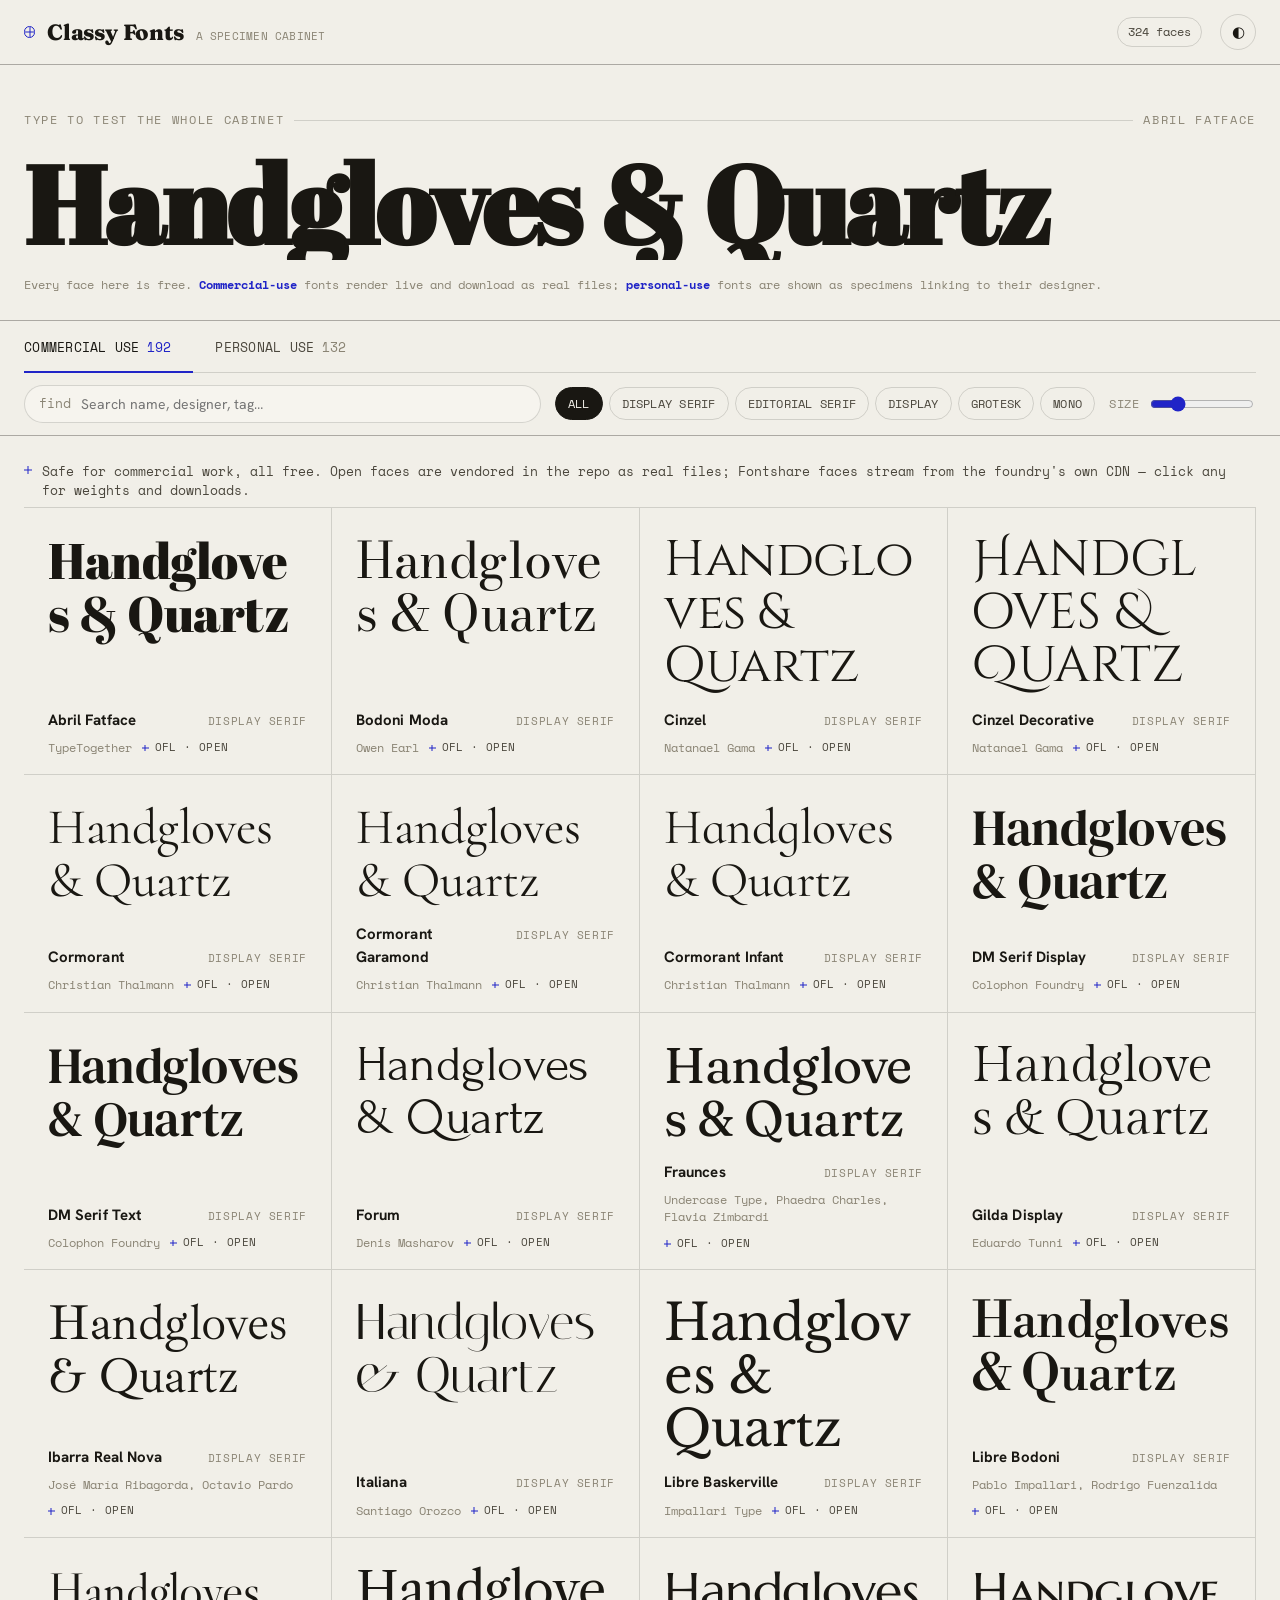
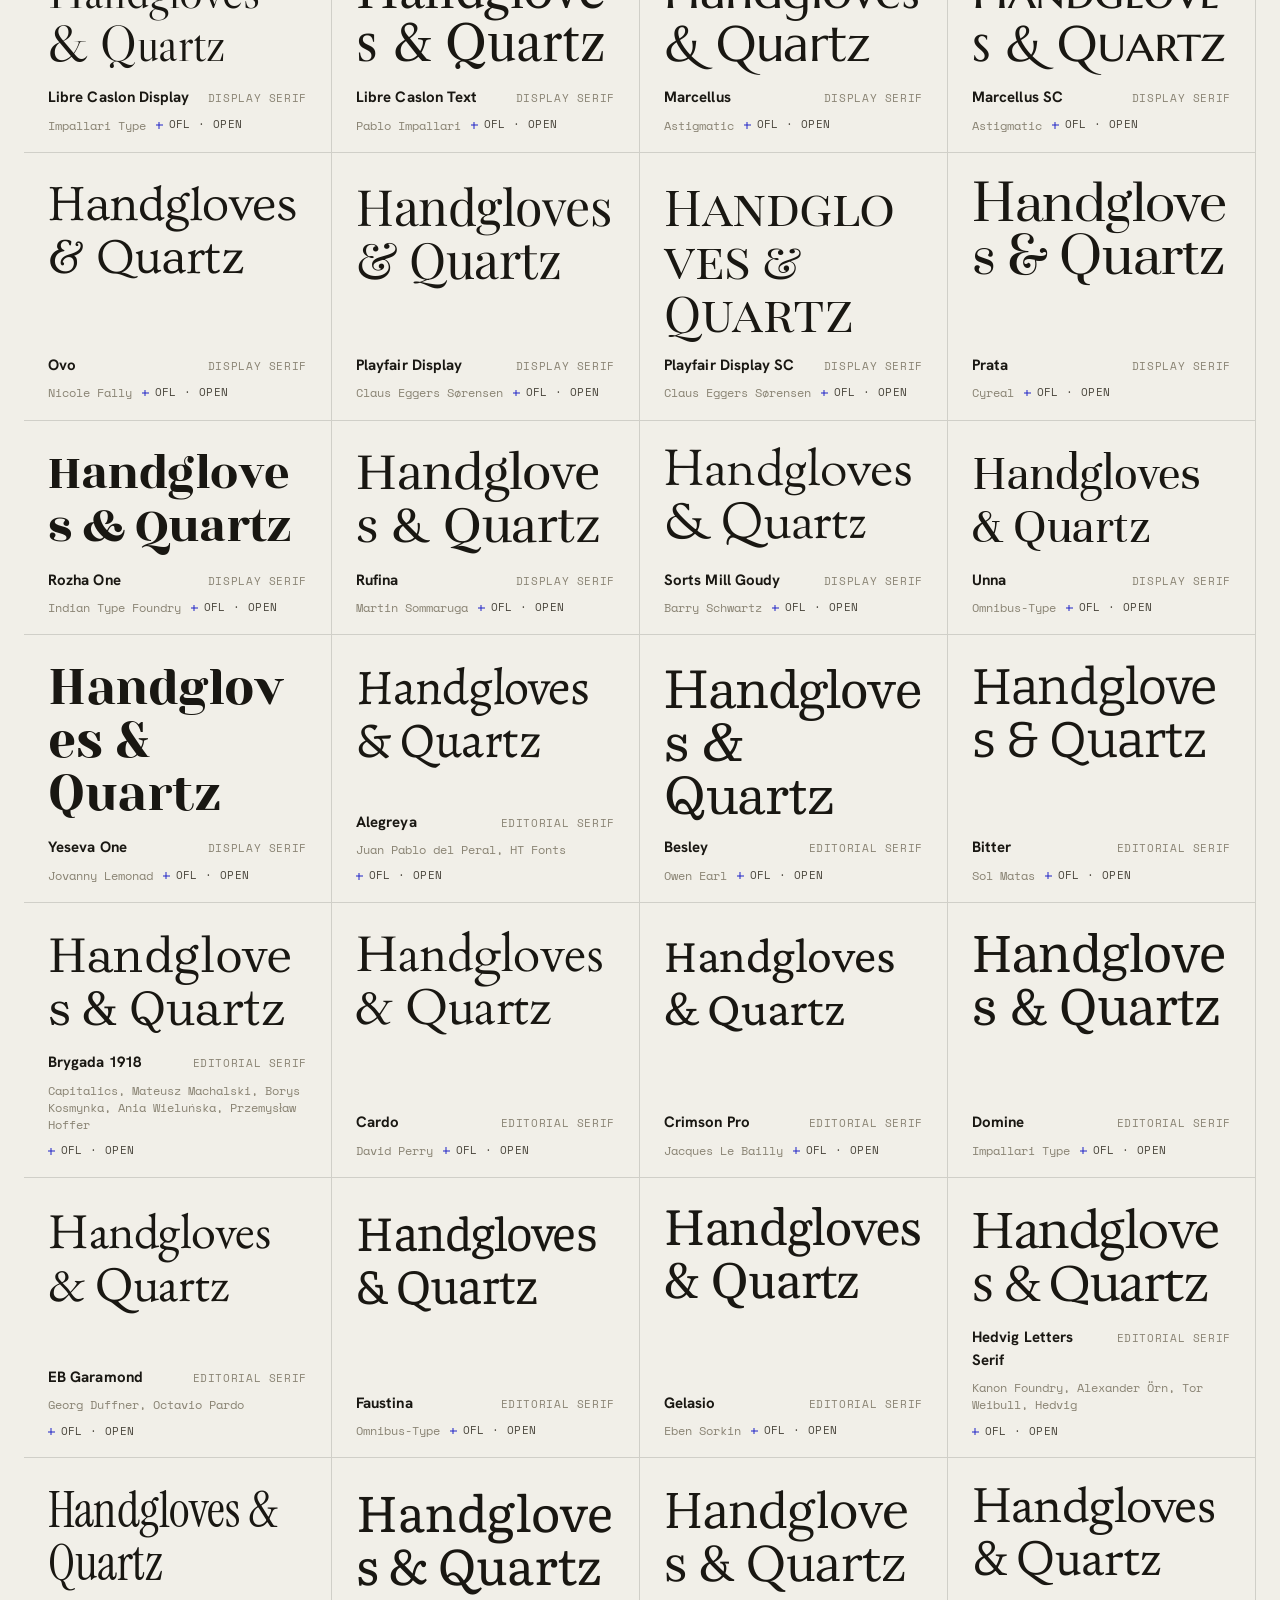
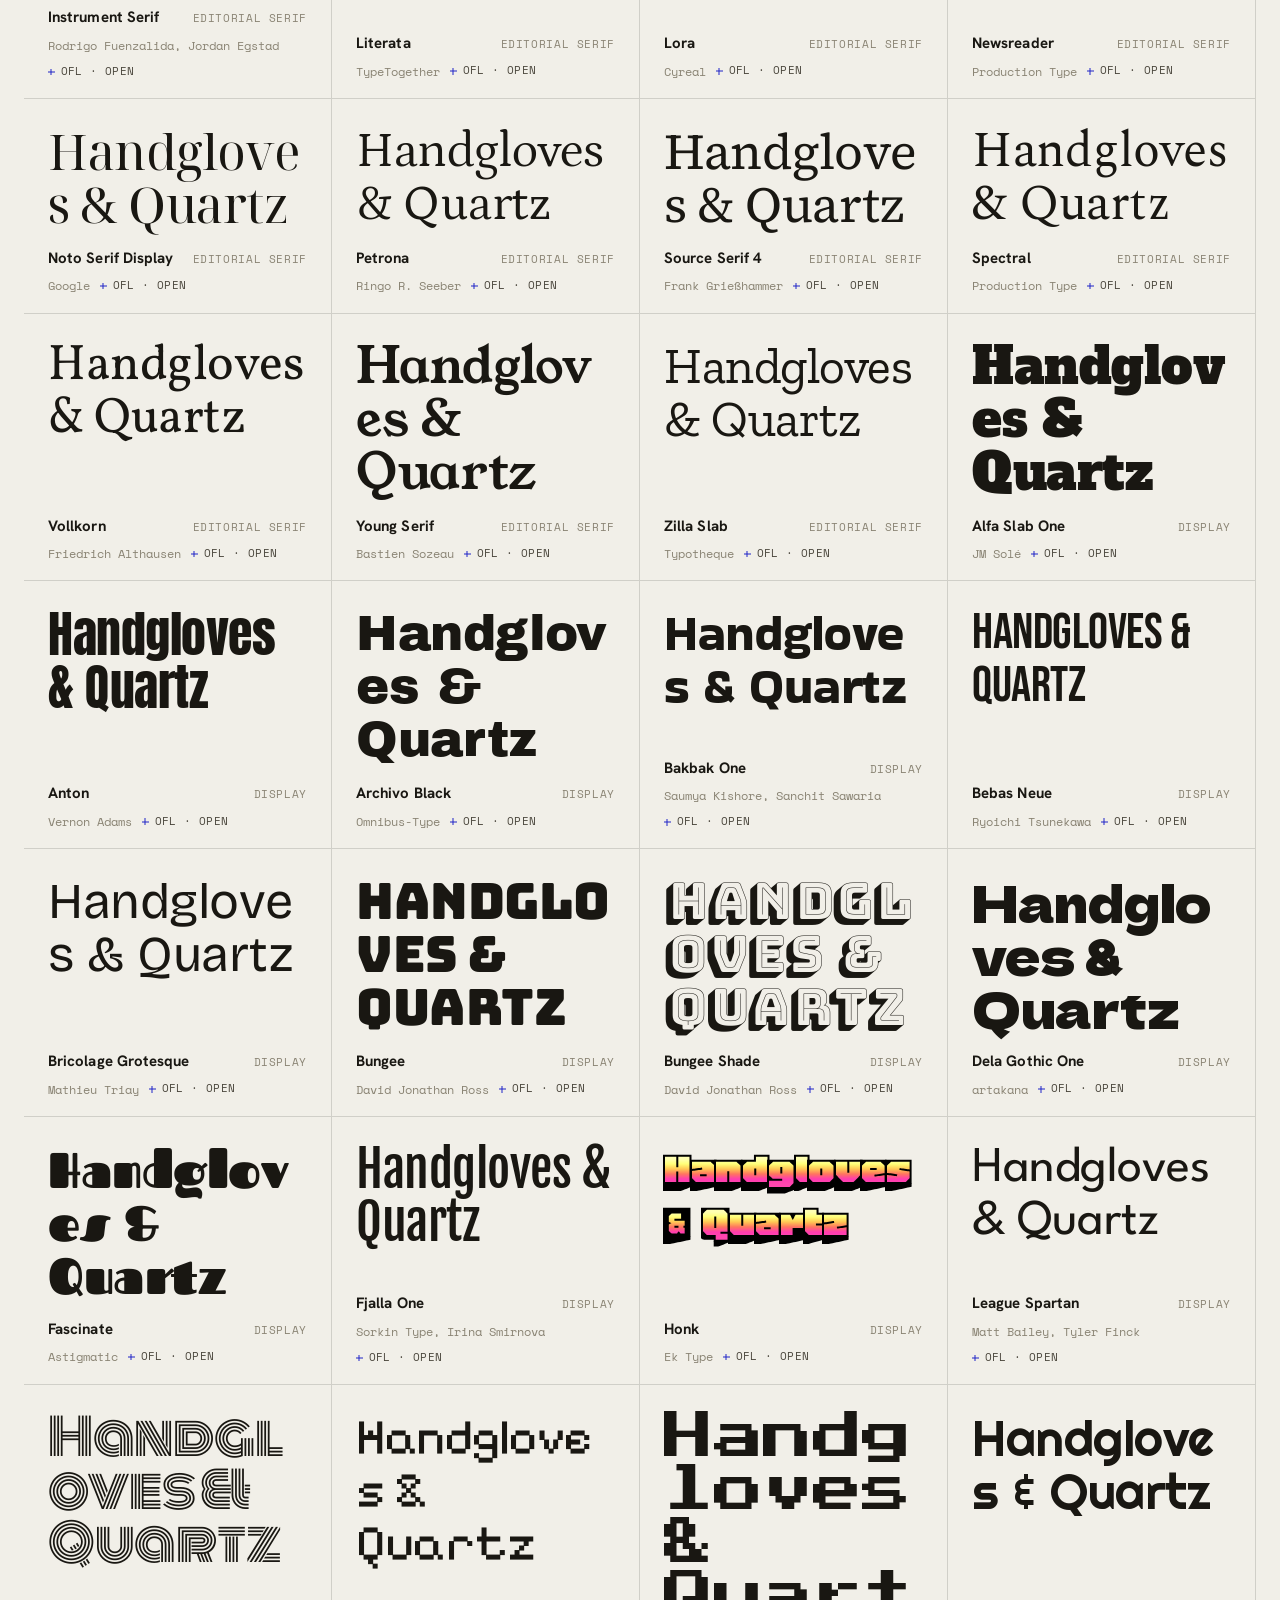
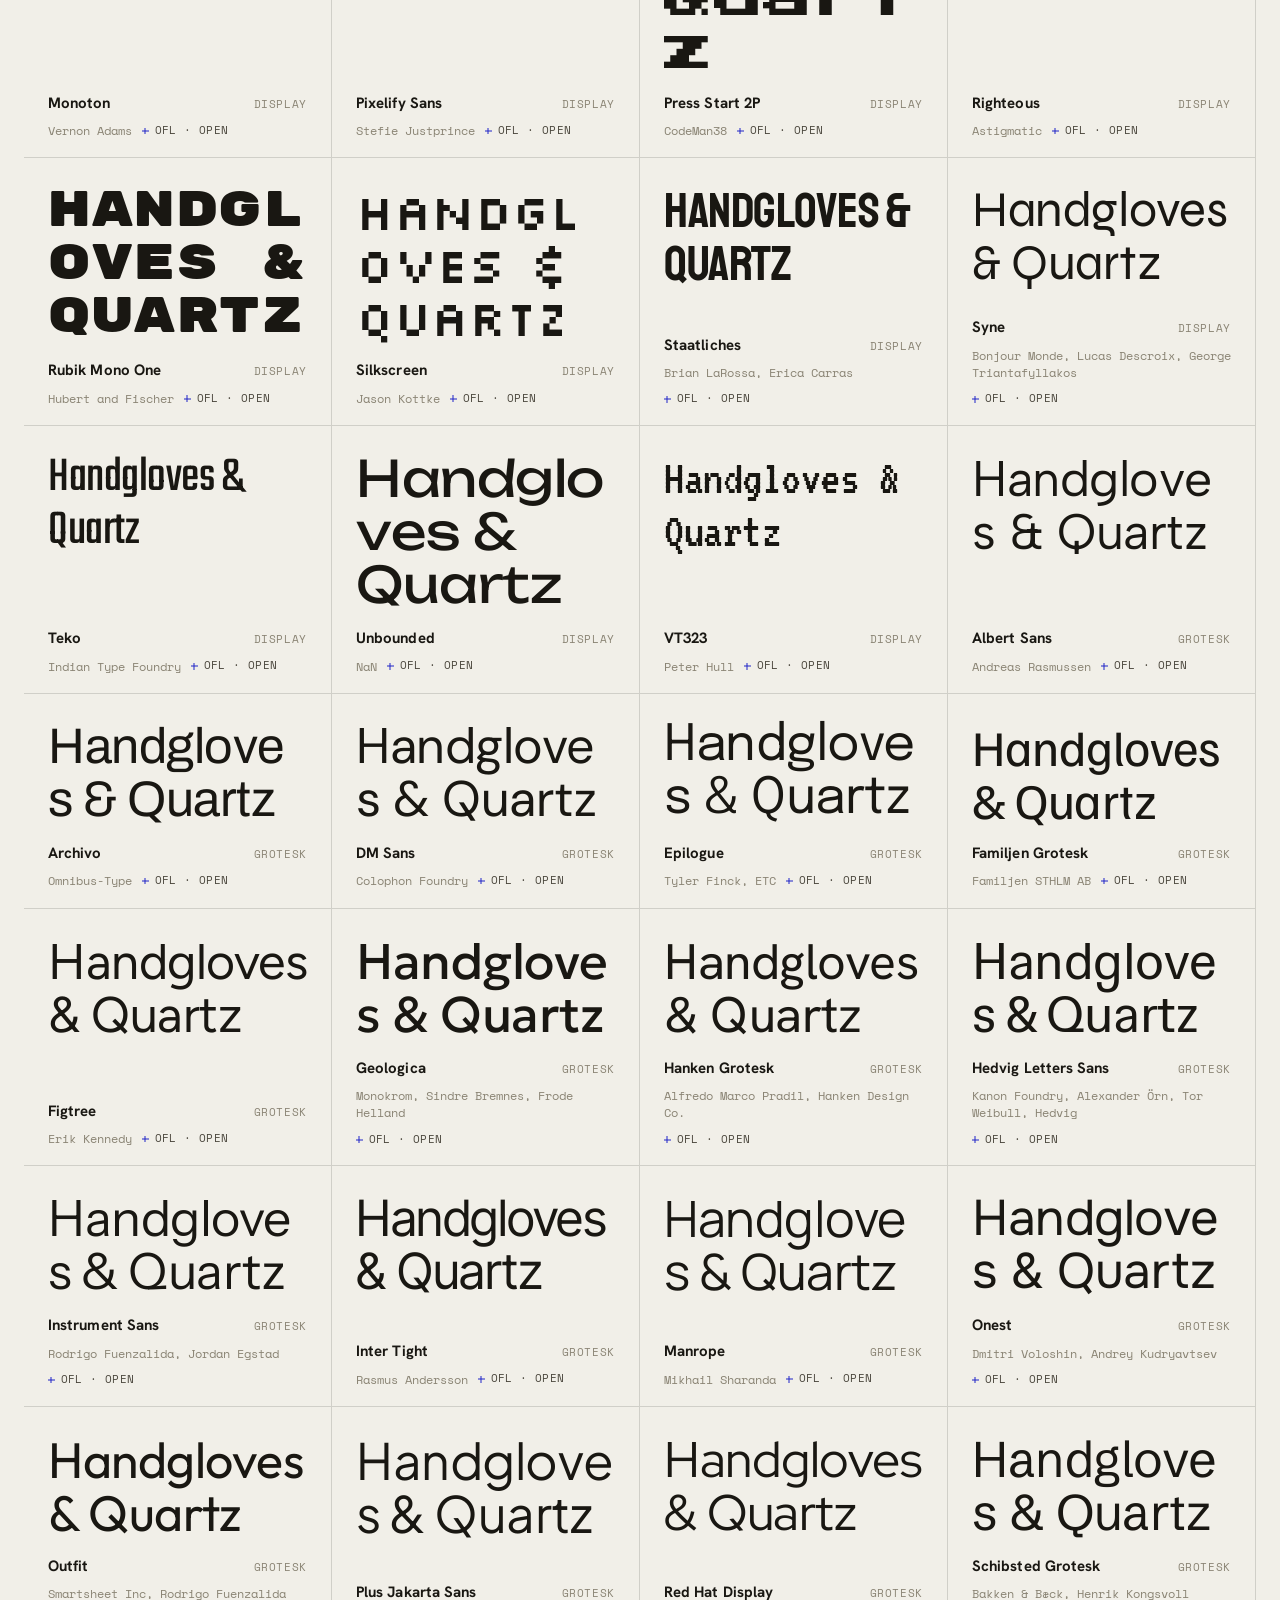
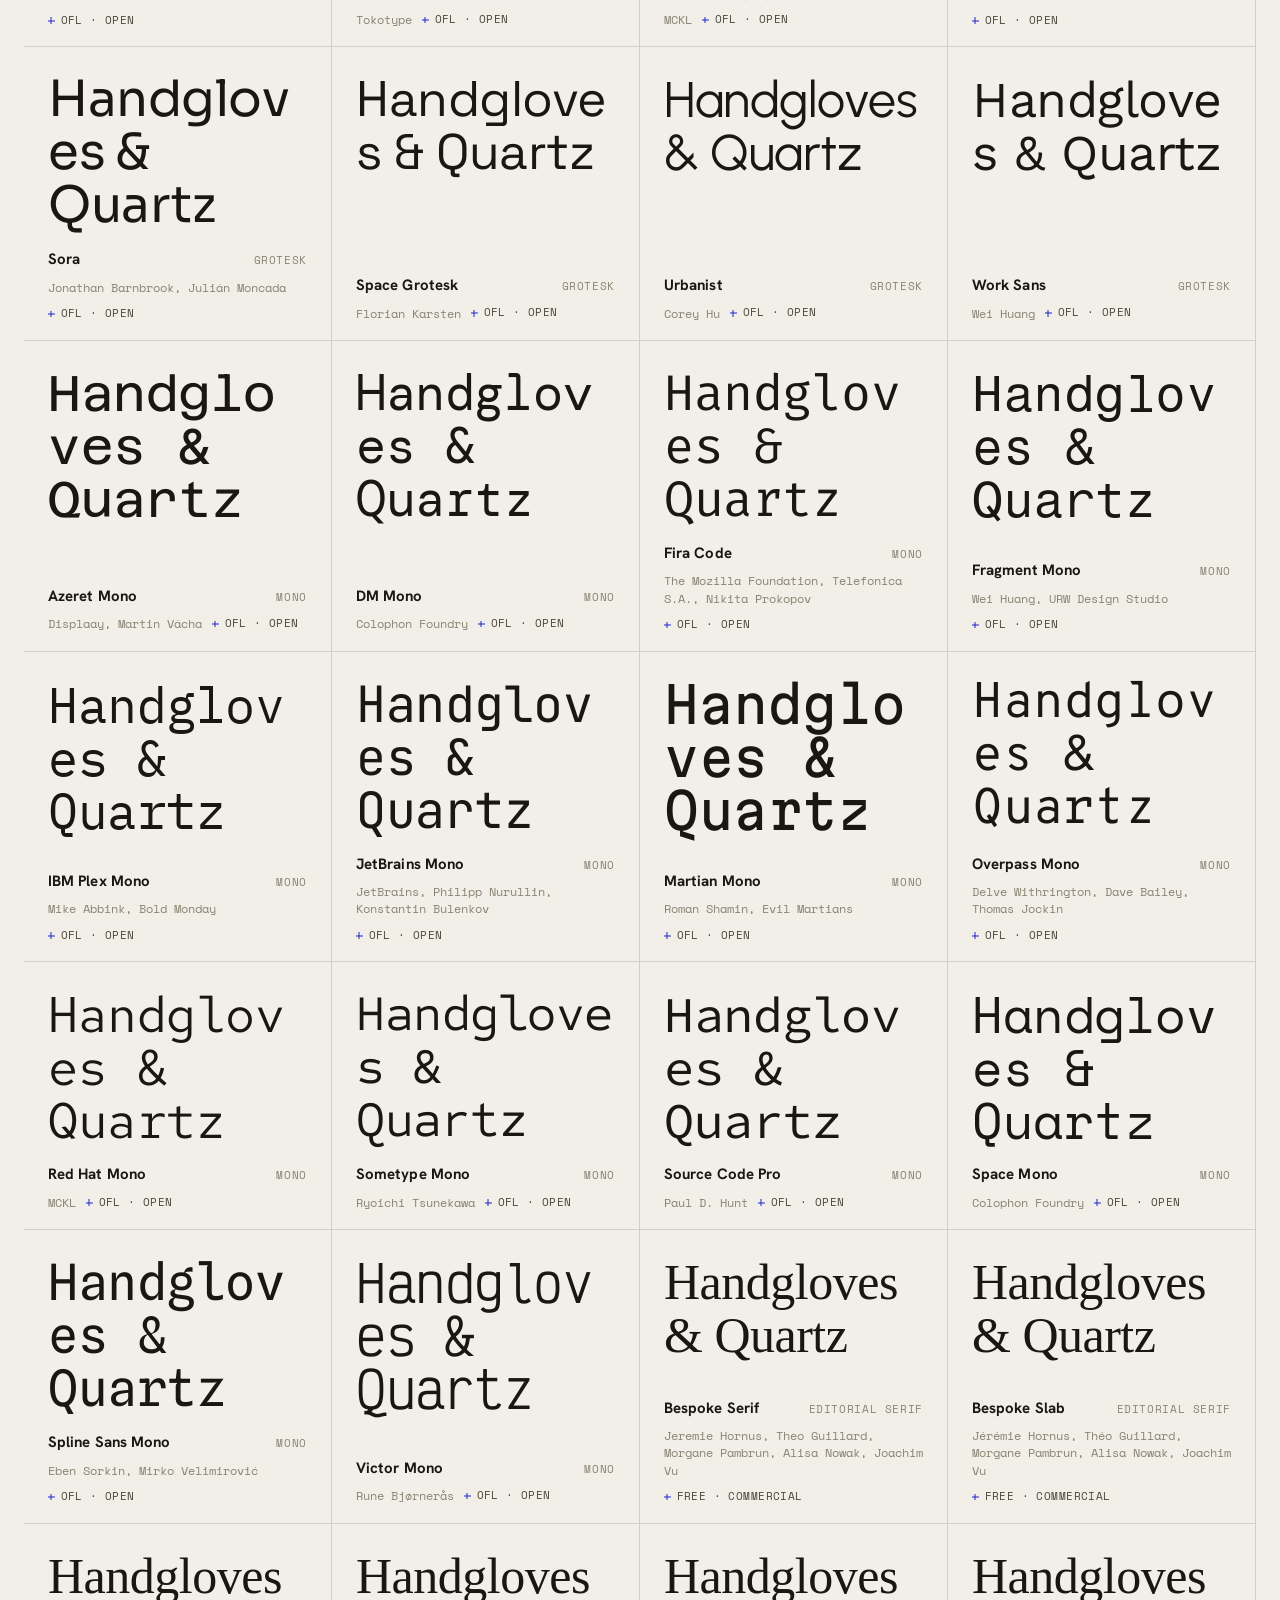
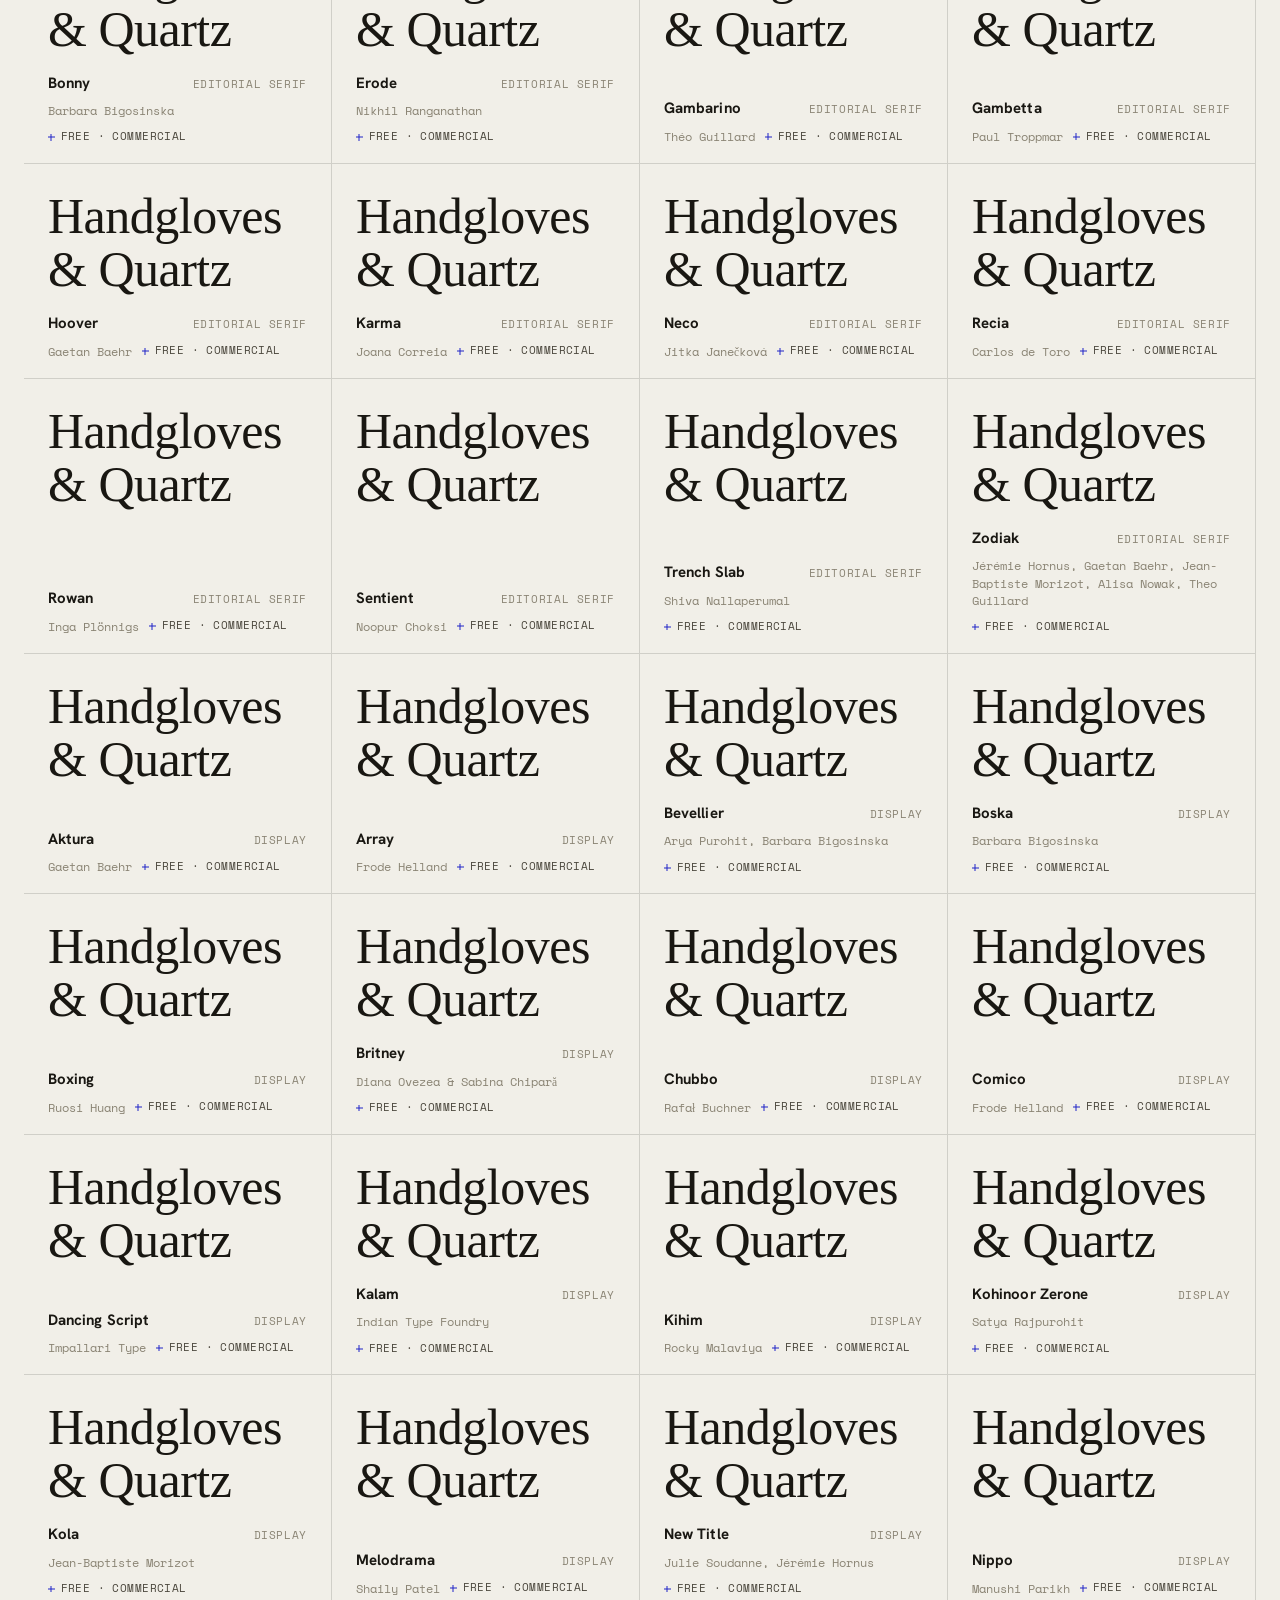
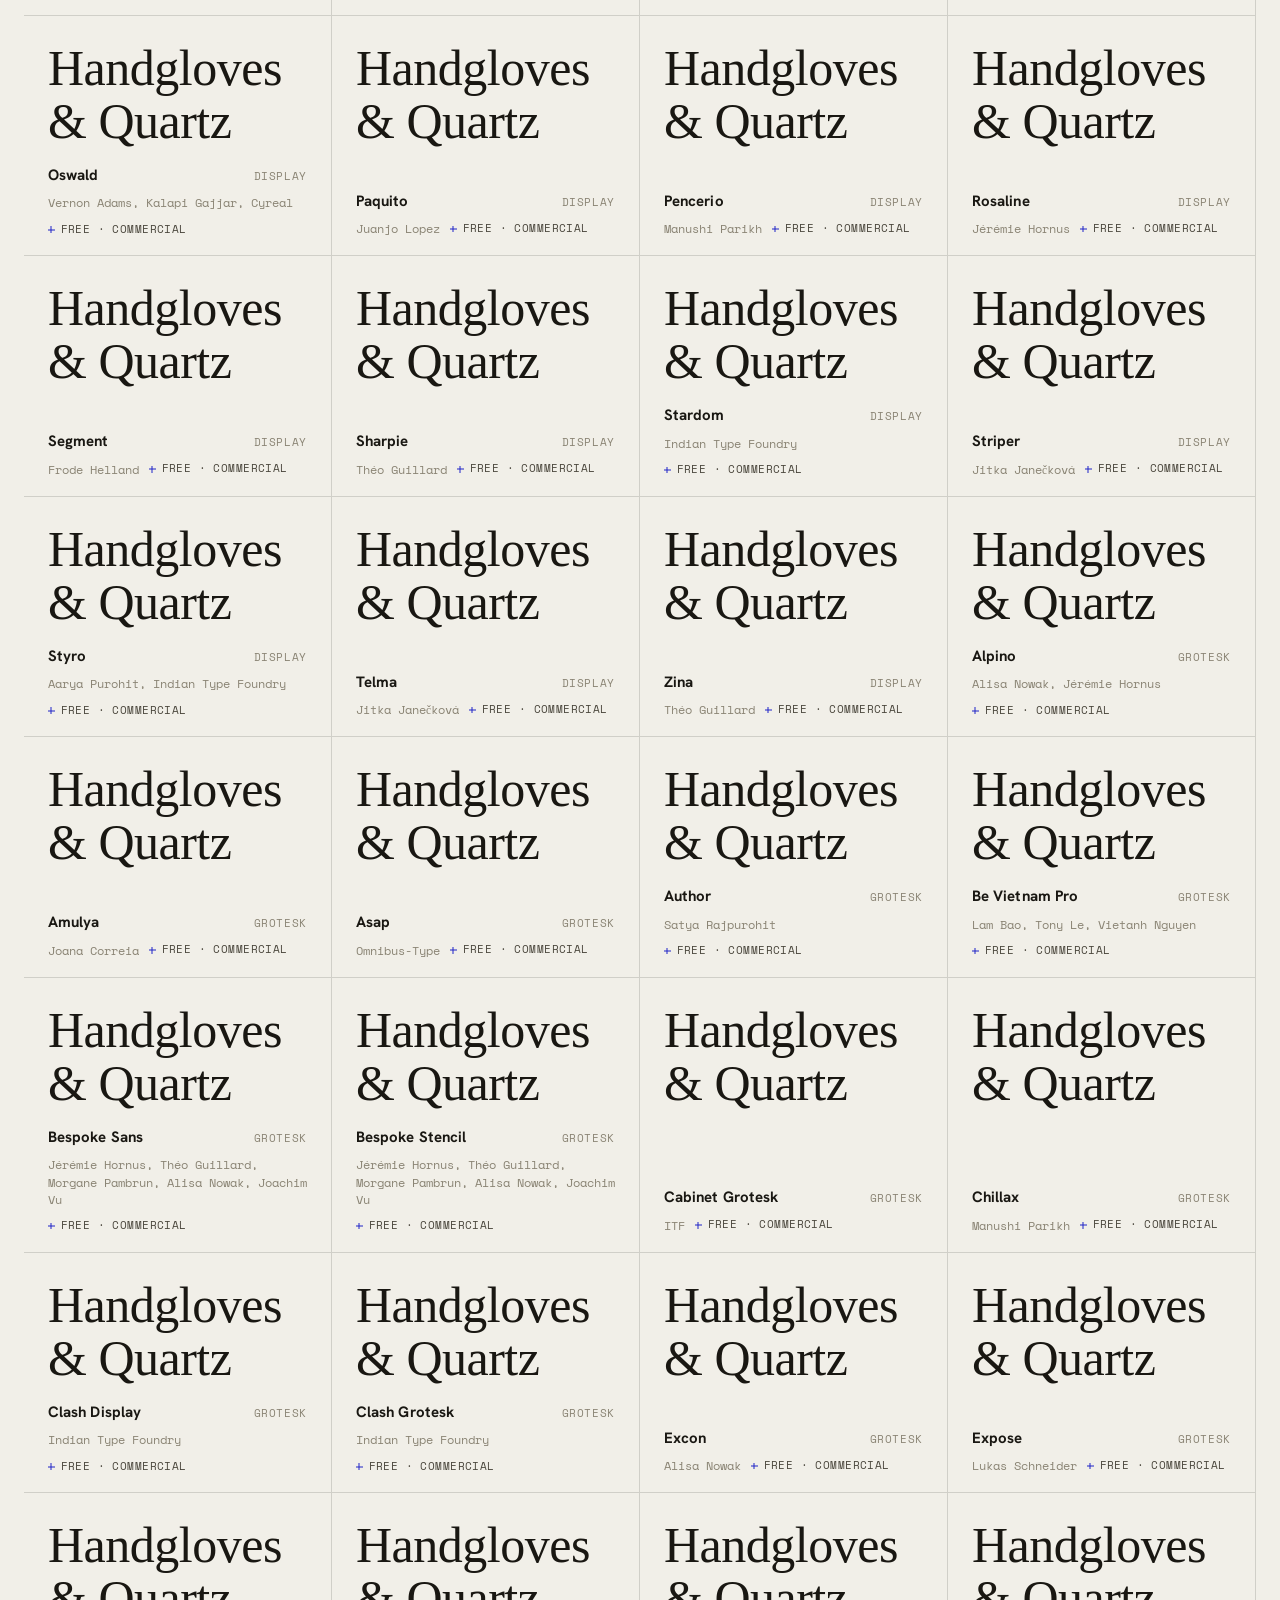
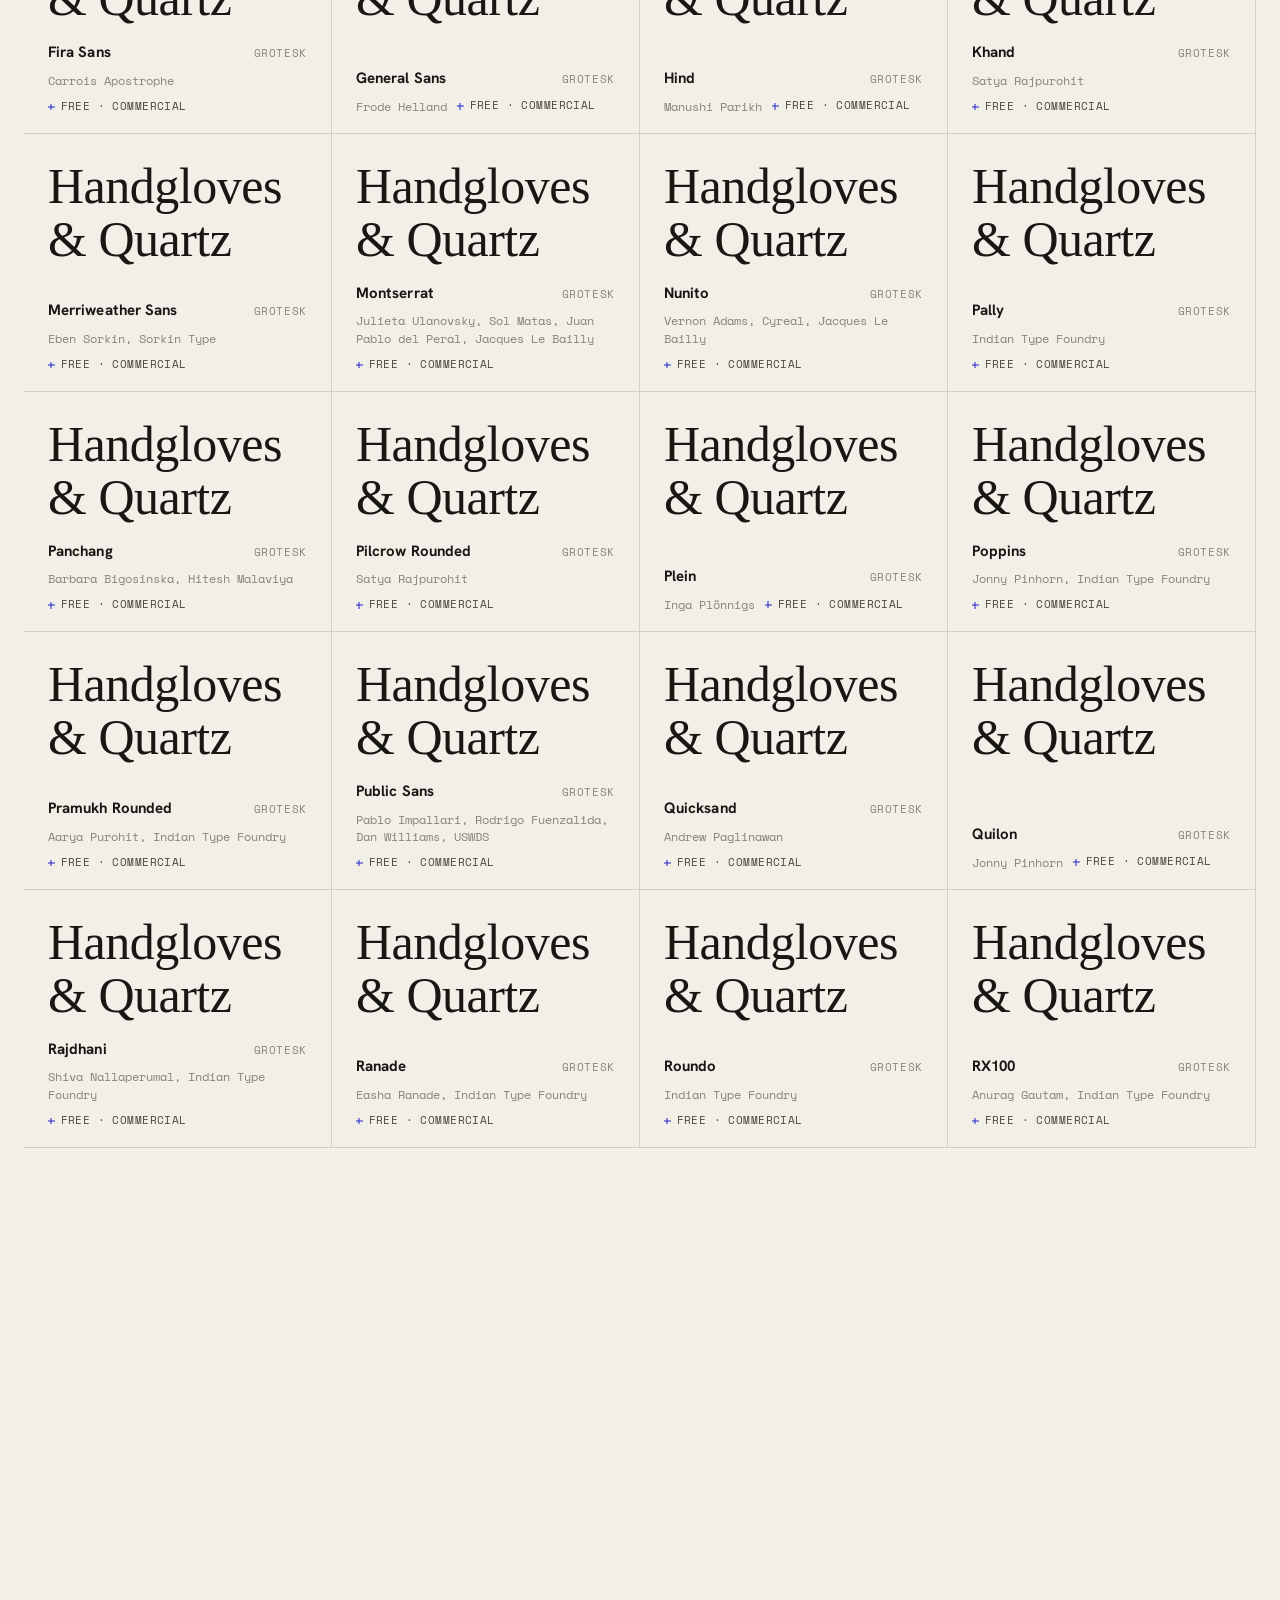
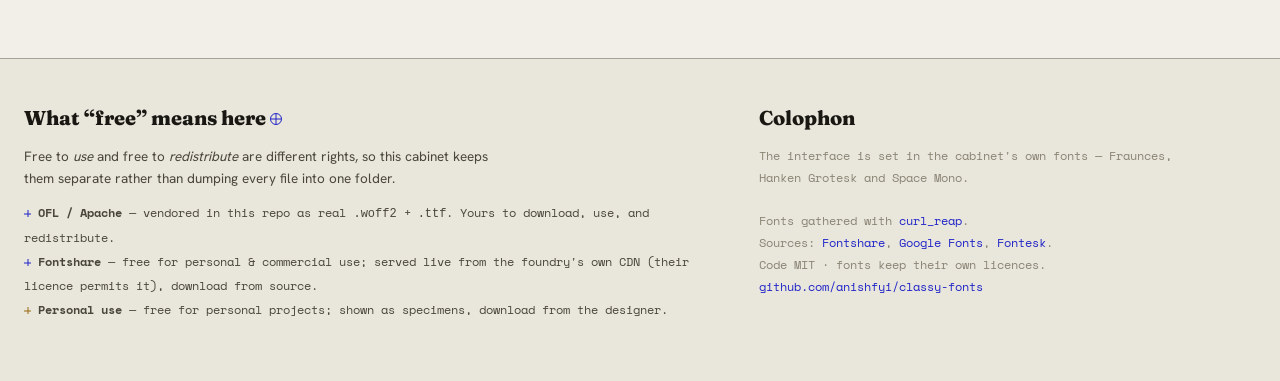
==== index.html @ ccc31d0c "feat: classy-fonts — a specimen cabinet of 324 free typefaces Two-tab type-specimen gallery, split b" ====
<!doctype html>
<html lang="en">
<head>
<meta charset="utf-8">
<meta name="viewport" content="width=device-width,initial-scale=1">
<title>Classy Fonts — a specimen cabinet of free type</title>
<meta name="description" content="A curated cabinet of free typefaces, split by licence. Vendored OFL fonts you can download, plus live specimens for personal- and commercial-use faces.">
<link rel="preconnect" href="https://api.fontshare.com" crossorigin>
<link rel="stylesheet" href="assets/styles.css">
<link rel="stylesheet" href="assets/fonts.css">
</head>
<body>
<header class="topbar">
  <div class="topbar-in">
    <a class="brand" href="./" aria-label="Classy Fonts home">
      <span class="mk mark ring" aria-hidden="true"></span>
      <h1>Classy&nbsp;Fonts</h1>
      <span class="tag">a specimen cabinet</span>
    </a>
    <span class="spacer"></span>
    <span class="count-pill mono" id="totalCount">—</span>
    <button class="icon-btn" id="themeBtn" title="Toggle light / dark" aria-label="Toggle theme">◐</button>
  </div>
</header>

<section class="hero">
  <div class="eyebrow"><span>Type to test the whole cabinet</span><span class="rule"></span><span id="heroFace">specimen</span></div>
  <div class="tester" id="tester" contenteditable="true" spellcheck="false" role="textbox" aria-label="Preview text"
       data-ph="Handgloves &amp; Quartz">Handgloves &amp; Quartz</div>
  <div class="hero-note">Every face here is free. <b>Commercial-use</b> fonts render live and download as real files; <b>personal-use</b> fonts are shown as specimens linking to their designer.</div>
</section>

<nav class="controls" aria-label="Filters">
  <div class="controls-in">
    <div class="tabs" role="tablist">
      <button class="tab" role="tab" id="tab-commercial" aria-selected="true" data-tab="commercial">Commercial use<span class="n" id="nCommercial">0</span></button>
      <button class="tab" role="tab" id="tab-personal" aria-selected="false" data-tab="personal">Personal use<span class="n" id="nPersonal">0</span></button>
    </div>
    <div class="filters">
      <label class="search">
        <span class="mk mono" aria-hidden="true">find</span>
        <input id="search" type="search" placeholder="Search name, designer, tag…" aria-label="Search fonts" autocomplete="off">
      </label>
      <div class="chips" id="chips" role="group" aria-label="Category"></div>
      <label class="sizectl">size
        <input id="size" type="range" min="30" max="120" value="50" aria-label="Specimen size">
      </label>
    </div>
  </div>
</nav>

<main class="wrap">
  <div class="tabnote" id="tabnote"></div>
  <div class="grid" id="grid" role="list" aria-live="polite"></div>
</main>

<div class="modal-bg" id="modalBg" role="dialog" aria-modal="true" aria-labelledby="mTitle">
  <div class="modal" id="modal"></div>
</div>

<footer class="foot">
  <div class="foot-in">
    <div>
      <h3>What “free” means here <span class="mark ring reg" aria-hidden="true"></span></h3>
      <p>Free to <em>use</em> and free to <em>redistribute</em> are different rights, so this cabinet keeps them separate rather than dumping every file into one folder.</p>
      <div class="lic-key">
        <div><span class="mark reg"></span> <b>OFL / Apache</b> — vendored in this repo as real <code>.woff2</code> + <code>.ttf</code>. Yours to download, use, and redistribute.</div>
        <div><span class="mark reg"></span> <b>Fontshare</b> — free for personal &amp; commercial use; served live from the foundry's own CDN (their licence permits it), download from source.</div>
        <div><span class="mark" style="color:var(--amber)"></span> <b>Personal use</b> — free for personal projects; shown as specimens, download from the designer.</div>
      </div>
    </div>
    <div>
      <h3>Colophon</h3>
      <p class="colophon">
        The interface is set in the cabinet's own fonts — Fraunces, Hanken Grotesk and Space Mono.<br><br>
        Fonts gathered with <a href="https://github.com/anishfyi/curl_reap">curl_reap</a>.<br>
        Sources: <a href="https://www.fontshare.com">Fontshare</a>, <a href="https://fonts.google.com">Google Fonts</a>, <a href="https://fontesk.com">Fontesk</a>.<br>
        Code MIT · fonts keep their own licences.<br>
        <a href="https://github.com/anishfyi/classy-fonts">github.com/anishfyi/classy-fonts</a>
      </p>
    </div>
  </div>
</footer>

<script src="assets/app.js"></script>
</body>
</html>
---- assets/styles.css ----
/* Classy Fonts — a specimen cabinet. Set in the very fonts it catalogues. */
/* UI faces (UI Display / UI Sans / UI Mono) are declared in the generated fonts.css */

:root{
  --paper:#F1EFE8;
  --paper-2:#E9E6DC;
  --ink:#191712;
  --ink-soft:#4A463C;
  --muted:#8A8474;
  --line:rgba(25,23,18,.15);
  --line-strong:rgba(25,23,18,.32);
  --accent:#2024C7;            /* ultramarine printer's ink */
  --accent-ink:#fff;
  --amber:#9A6B12;             /* personal-use marker */
  --card:#F6F4EE;
  --shadow:0 1px 0 rgba(25,23,18,.05);
  --maxw:1320px;
  --r:3px;
}
:root[data-theme="dark"]{
  --paper:#131311;
  --paper-2:#1B1B18;
  --ink:#ECEAE2;
  --ink-soft:#B6B2A6;
  --muted:#807B6E;
  --line:rgba(236,234,226,.14);
  --line-strong:rgba(236,234,226,.30);
  --accent:#7E86FF;
  --accent-ink:#0c0c14;
  --amber:#D8A24A;
  --card:#1A1A16;
  --shadow:none;
}
@media (prefers-color-scheme:dark){
  :root:not([data-theme="light"]){
    --paper:#131311;--paper-2:#1B1B18;--ink:#ECEAE2;--ink-soft:#B6B2A6;--muted:#807B6E;
    --line:rgba(236,234,226,.14);--line-strong:rgba(236,234,226,.30);--accent:#7E86FF;
    --accent-ink:#0c0c14;--amber:#D8A24A;--card:#1A1A16;--shadow:none;
  }
}

*{box-sizing:border-box}
html{-webkit-text-size-adjust:100%}
body{
  margin:0;background:var(--paper);color:var(--ink);
  font-family:"UI Sans",system-ui,sans-serif;font-size:16px;line-height:1.5;
  -webkit-font-smoothing:antialiased;text-rendering:optimizeLegibility;
}
a{color:inherit}
.mono{font-family:"UI Mono",ui-monospace,monospace}
.reg{color:var(--accent);font-weight:700}

/* registration-mark bullet */
.mark{display:inline-block;width:.62em;height:.62em;position:relative;vertical-align:-.02em}
.mark::before,.mark::after{content:"";position:absolute;background:currentColor}
.mark::before{left:50%;top:0;width:1px;height:100%;transform:translateX(-.5px)}
.mark::after{top:50%;left:0;height:1px;width:100%;transform:translateY(-.5px)}
.mark.ring{border:1px solid currentColor;border-radius:50%}

/* ---------- top bar ---------- */
.topbar{position:sticky;top:0;z-index:40;background:var(--paper);border-bottom:1px solid var(--line-strong)}
.topbar-in{max-width:var(--maxw);margin:0 auto;padding:14px 24px;display:flex;align-items:center;gap:18px}
.brand{display:flex;align-items:baseline;gap:12px;text-decoration:none}
.brand .mk{color:var(--accent);font-size:18px;align-self:center}
.brand h1{font-family:"UI Display";font-weight:800;font-size:22px;letter-spacing:-.01em;margin:0}
.brand .tag{font-family:"UI Mono";font-size:11px;letter-spacing:.02em;color:var(--muted);text-transform:uppercase}
.topbar .spacer{flex:1}
.count-pill{font-family:"UI Mono";font-size:12px;color:var(--ink-soft);border:1px solid var(--line);padding:5px 10px;border-radius:100px}
.icon-btn{appearance:none;background:transparent;border:1px solid var(--line);color:var(--ink);width:36px;height:36px;border-radius:50%;cursor:pointer;font-size:15px;display:grid;place-items:center;transition:border-color .15s}
.icon-btn:hover{border-color:var(--line-strong)}

/* ---------- hero / tester ---------- */
.hero{max-width:var(--maxw);margin:0 auto;padding:46px 24px 26px}
.hero .eyebrow{font-family:"UI Mono";font-size:12px;letter-spacing:.14em;text-transform:uppercase;color:var(--muted);display:flex;gap:10px;align-items:center;margin-bottom:20px}
.hero .eyebrow .rule{height:1px;background:var(--line);flex:1}
.tester{width:100%;border:none;background:transparent;color:var(--ink);
  font-family:"UI Display";font-weight:600;font-size:clamp(40px,8.5vw,110px);
  line-height:1.02;letter-spacing:-.02em;outline:none;resize:none;overflow:hidden;
  padding:0;margin:0;display:block}
.tester:empty::before{content:attr(data-ph);color:var(--muted);opacity:.55}
.hero-note{margin-top:16px;font-family:"UI Mono";font-size:12px;color:var(--muted)}
.hero-note b{color:var(--accent);font-weight:700}

/* ---------- control bar ---------- */
.controls{position:sticky;top:65px;z-index:30;background:var(--paper);border-top:1px solid var(--line-strong);border-bottom:1px solid var(--line-strong)}
.controls-in{max-width:var(--maxw);margin:0 auto;padding:0 24px}
.tabs{display:flex;gap:0}
.tab{appearance:none;background:transparent;border:none;cursor:pointer;color:var(--ink-soft);
  font-family:"UI Mono";font-size:13px;letter-spacing:.02em;text-transform:uppercase;
  padding:16px 22px 14px;border-bottom:2px solid transparent;margin-bottom:-1px;transition:color .15s}
.tab:first-child{padding-left:0}
.tab .n{color:var(--muted);margin-left:7px}
.tab[aria-selected="true"]{color:var(--ink);border-bottom-color:var(--accent)}
.tab[aria-selected="true"] .n{color:var(--accent)}
.tab:hover{color:var(--ink)}

.filters{display:flex;align-items:center;gap:14px;padding:12px 0;border-top:1px solid var(--line);flex-wrap:wrap}
.search{flex:1;min-width:180px;display:flex;align-items:center;gap:8px;border:1px solid var(--line);border-radius:100px;padding:8px 14px;background:var(--card)}
.search:focus-within{border-color:var(--accent)}
.search input{border:none;background:transparent;outline:none;color:var(--ink);font-family:"UI Sans";font-size:14px;width:100%}
.search .mk{color:var(--muted);font-size:13px}
.chips{display:flex;gap:6px;flex-wrap:wrap}
.chip{appearance:none;cursor:pointer;font-family:"UI Mono";font-size:11.5px;letter-spacing:.02em;text-transform:uppercase;
  border:1px solid var(--line);background:transparent;color:var(--ink-soft);padding:7px 12px;border-radius:100px;transition:.15s}
.chip:hover{border-color:var(--line-strong);color:var(--ink)}
.chip[aria-pressed="true"]{background:var(--ink);color:var(--paper);border-color:var(--ink)}
.sizectl{display:flex;align-items:center;gap:9px;font-family:"UI Mono";font-size:11.5px;color:var(--muted);text-transform:uppercase;letter-spacing:.04em}
.sizectl input[type=range]{accent-color:var(--accent);width:104px}

/* ---------- grid ---------- */
.wrap{max-width:var(--maxw);margin:0 auto;padding:6px 24px 90px}
.tabnote{font-family:"UI Mono";font-size:12.5px;color:var(--ink-soft);padding:20px 0 6px;display:flex;gap:10px;align-items:flex-start;line-height:1.55}
.tabnote .mark{color:var(--amber);margin-top:4px;flex:none}
.grid{display:grid;grid-template-columns:repeat(auto-fill,minmax(380px,1fr));gap:0;border-top:1px solid var(--line)}
.grid.compact{grid-template-columns:repeat(auto-fill,minmax(300px,1fr))}

.spec{position:relative;border-bottom:1px solid var(--line);border-right:1px solid var(--line);
  padding:26px 24px 18px;min-height:210px;display:flex;flex-direction:column;justify-content:space-between;
  cursor:pointer;background:transparent;transition:background .18s;overflow:hidden}
.spec:hover{background:var(--card)}
.spec.enter{opacity:0;transform:translateY(8px)}
.spec.shown{opacity:1;transform:none;transition:opacity .5s ease,transform .5s ease}
@media(prefers-reduced-motion:reduce){.spec.enter{opacity:1;transform:none}}

.spec .big{font-size:var(--specimen-size,50px);line-height:1.06;letter-spacing:-.01em;color:var(--ink);
  word-break:normal;overflow-wrap:break-word;hyphens:none;margin-bottom:16px;
  font-display:swap;font-synthesis:none}
.spec .img{width:100%;background:#fff;border-radius:2px;margin-bottom:14px;
  aspect-ratio:16/9;object-fit:cover;object-position:center;border:1px solid var(--line)}

.spec .meta{display:flex;flex-direction:column;gap:8px}
.spec .name{display:flex;align-items:baseline;justify-content:space-between;gap:12px}
.spec .name b{font-family:"UI Sans";font-weight:700;font-size:15px;letter-spacing:.005em}
.spec .name .cat{font-family:"UI Mono";font-size:10.5px;text-transform:uppercase;letter-spacing:.06em;color:var(--muted);white-space:nowrap}
.spec .sub{font-family:"UI Mono";font-size:11.5px;color:var(--ink-soft);display:flex;align-items:center;gap:10px;flex-wrap:wrap}
.spec .by{color:var(--muted)}
.lic{display:inline-flex;align-items:center;gap:6px;font-family:"UI Mono";font-size:10.5px;text-transform:uppercase;letter-spacing:.04em}
.lic .mark{color:var(--accent)}
.lic.personal .mark{color:var(--amber)}
.lic.personal{color:var(--amber)}

/* download / source affordance appears on hover/focus */
.spec .go{position:absolute;top:20px;right:22px;font-family:"UI Mono";font-size:11px;letter-spacing:.03em;
  color:var(--accent);opacity:0;transform:translateY(-3px);transition:.16s;text-transform:uppercase}
.spec:hover .go,.spec:focus-visible .go{opacity:1;transform:none}
.spec:focus-visible{outline:2px solid var(--accent);outline-offset:-2px}

.empty{grid-column:1/-1;padding:70px 10px;text-align:center;color:var(--muted);font-family:"UI Mono";font-size:13px}

/* ---------- modal ---------- */
.modal-bg{position:fixed;inset:0;z-index:60;background:rgba(10,9,7,.5);backdrop-filter:blur(3px);
  display:none;align-items:flex-start;justify-content:center;padding:5vh 20px;overflow-y:auto}
.modal-bg.open{display:flex}
.modal{background:var(--paper);border:1px solid var(--line-strong);border-radius:var(--r);max-width:900px;width:100%;
  box-shadow:0 30px 80px rgba(10,9,7,.35)}
.modal-head{display:flex;justify-content:space-between;align-items:flex-start;gap:20px;padding:26px 30px 18px;border-bottom:1px solid var(--line)}
.modal-head h2{font-family:"UI Display";font-weight:700;font-size:30px;margin:0;letter-spacing:-.01em}
.modal-head .m-sub{font-family:"UI Mono";font-size:12px;color:var(--ink-soft);margin-top:8px;display:flex;gap:12px;flex-wrap:wrap;align-items:center}
.modal-body{padding:8px 30px 30px}
.waterfall{border-bottom:1px solid var(--line);padding:14px 0}
.waterfall div{color:var(--ink);line-height:1.12;letter-spacing:-.01em;padding:6px 0;word-break:break-word;overflow-wrap:anywhere}
.alpha{font-size:26px;line-height:1.5;padding:18px 0;color:var(--ink-soft);border-bottom:1px solid var(--line);word-break:break-word}
.wlist{display:flex;flex-wrap:wrap;gap:8px;padding:18px 0}
.wlist span{font-family:"UI Mono";font-size:11px;border:1px solid var(--line);border-radius:100px;padding:5px 11px;color:var(--ink-soft)}
.m-actions{display:flex;gap:12px;flex-wrap:wrap;padding-top:12px}
.btn{font-family:"UI Mono";font-size:12.5px;letter-spacing:.03em;text-transform:uppercase;text-decoration:none;
  padding:12px 20px;border-radius:100px;border:1px solid var(--ink);color:var(--paper);background:var(--ink);transition:.15s;cursor:pointer}
.btn:hover{background:transparent;color:var(--ink)}
.btn.ghost{background:transparent;color:var(--ink);border-color:var(--line-strong)}
.btn.ghost:hover{border-color:var(--ink)}
.btn.accent{background:var(--accent);border-color:var(--accent);color:var(--accent-ink)}
.btn.accent:hover{background:transparent;color:var(--accent)}
.m-files{padding-top:18px;border-top:1px solid var(--line);margin-top:6px}
.m-files h4{font-family:"UI Mono";font-size:11px;text-transform:uppercase;letter-spacing:.08em;color:var(--muted);margin:0 0 10px}
.m-files a{display:inline-flex;gap:6px;font-family:"UI Mono";font-size:11.5px;color:var(--accent);text-decoration:none;margin:0 14px 8px 0}
.m-files a:hover{text-decoration:underline}

/* ---------- footer ---------- */
.foot{border-top:1px solid var(--line-strong);background:var(--paper-2)}
.foot-in{max-width:var(--maxw);margin:0 auto;padding:44px 24px 60px;display:grid;grid-template-columns:1.4fr 1fr;gap:40px}
.foot h3{font-family:"UI Display";font-weight:700;font-size:20px;margin:0 0 12px}
.foot p{font-size:13.5px;line-height:1.65;color:var(--ink-soft);max-width:60ch;margin:0 0 12px}
.foot .lic-key{font-family:"UI Mono";font-size:12px;color:var(--ink-soft);line-height:2}
.foot a{color:var(--accent);text-decoration:none}
.foot a:hover{text-decoration:underline}
.foot .colophon{font-family:"UI Mono";font-size:11.5px;color:var(--muted);line-height:1.9}
@media(max-width:720px){.foot-in{grid-template-columns:1fr}}

@media(max-width:640px){
  .topbar .tag{display:none}
  .grid{grid-template-columns:1fr}
  .hero{padding-top:32px}
  .controls{top:59px}
  .filters{gap:10px}
}
---- assets/fonts.css ----
/* auto-generated. UI faces first, then the catalogue's vendored OFL/Apache fonts */
@font-face{font-family:'UI Display';src:url('../fonts/fraunces/fraunces-v38-latin-regular.woff2') format('woff2');font-weight:400;font-display:swap}
@font-face{font-family:'UI Display';src:url('../fonts/fraunces/fraunces-v38-latin-600.woff2') format('woff2');font-weight:600;font-display:swap}
@font-face{font-family:'UI Display';src:url('../fonts/fraunces/fraunces-v38-latin-800.woff2') format('woff2');font-weight:800;font-display:swap}
@font-face{font-family:'UI Display';src:url('../fonts/fraunces/fraunces-v38-latin-italic.woff2') format('woff2');font-weight:400;font-style:italic;font-display:swap}
@font-face{font-family:'UI Sans';src:url('../fonts/hanken-grotesk/hanken-grotesk-v12-latin-regular.woff2') format('woff2');font-weight:400;font-display:swap}
@font-face{font-family:'UI Sans';src:url('../fonts/hanken-grotesk/hanken-grotesk-v12-latin-500.woff2') format('woff2');font-weight:500;font-display:swap}
@font-face{font-family:'UI Sans';src:url('../fonts/hanken-grotesk/hanken-grotesk-v12-latin-700.woff2') format('woff2');font-weight:700;font-display:swap}
@font-face{font-family:'UI Mono';src:url('../fonts/space-mono/space-mono-v17-latin-regular.woff2') format('woff2');font-weight:400;font-display:swap}
@font-face{font-family:'UI Mono';src:url('../fonts/space-mono/space-mono-v17-latin-700.woff2') format('woff2');font-weight:700;font-display:swap}

@font-face{font-family:'Fraunces';src:url('../fonts/fraunces/fraunces-v38-latin-300.woff2') format('woff2');font-weight:300;font-style:normal;font-display:swap}
@font-face{font-family:'Fraunces';src:url('../fonts/fraunces/fraunces-v38-latin-regular.woff2') format('woff2');font-weight:400;font-style:normal;font-display:swap}
@font-face{font-family:'Fraunces';src:url('../fonts/fraunces/fraunces-v38-latin-italic.woff2') format('woff2');font-weight:400;font-style:italic;font-display:swap}
@font-face{font-family:'Fraunces';src:url('../fonts/fraunces/fraunces-v38-latin-500.woff2') format('woff2');font-weight:500;font-style:normal;font-display:swap}
@font-face{font-family:'Fraunces';src:url('../fonts/fraunces/fraunces-v38-latin-600.woff2') format('woff2');font-weight:600;font-style:normal;font-display:swap}
@font-face{font-family:'Fraunces';src:url('../fonts/fraunces/fraunces-v38-latin-700.woff2') format('woff2');font-weight:700;font-style:normal;font-display:swap}
@font-face{font-family:'Fraunces';src:url('../fonts/fraunces/fraunces-v38-latin-700italic.woff2') format('woff2');font-weight:700;font-style:italic;font-display:swap}
@font-face{font-family:'Fraunces';src:url('../fonts/fraunces/fraunces-v38-latin-800.woff2') format('woff2');font-weight:800;font-style:normal;font-display:swap}
@font-face{font-family:'Playfair Display';src:url('../fonts/playfair-display/playfair-display-v40-latin-regular.woff2') format('woff2');font-weight:400;font-style:normal;font-display:swap}
@font-face{font-family:'Playfair Display';src:url('../fonts/playfair-display/playfair-display-v40-latin-italic.woff2') format('woff2');font-weight:400;font-style:italic;font-display:swap}
@font-face{font-family:'Playfair Display';src:url('../fonts/playfair-display/playfair-display-v40-latin-500.woff2') format('woff2');font-weight:500;font-style:normal;font-display:swap}
@font-face{font-family:'Playfair Display';src:url('../fonts/playfair-display/playfair-display-v40-latin-600.woff2') format('woff2');font-weight:600;font-style:normal;font-display:swap}
@font-face{font-family:'Playfair Display';src:url('../fonts/playfair-display/playfair-display-v40-latin-700.woff2') format('woff2');font-weight:700;font-style:normal;font-display:swap}
@font-face{font-family:'Playfair Display';src:url('../fonts/playfair-display/playfair-display-v40-latin-700italic.woff2') format('woff2');font-weight:700;font-style:italic;font-display:swap}
@font-face{font-family:'Playfair Display';src:url('../fonts/playfair-display/playfair-display-v40-latin-800.woff2') format('woff2');font-weight:800;font-style:normal;font-display:swap}
@font-face{font-family:'DM Serif Display';src:url('../fonts/dm-serif-display/dm-serif-display-v17-latin-regular.woff2') format('woff2');font-weight:400;font-style:normal;font-display:swap}
@font-face{font-family:'DM Serif Display';src:url('../fonts/dm-serif-display/dm-serif-display-v17-latin-italic.woff2') format('woff2');font-weight:400;font-style:italic;font-display:swap}
@font-face{font-family:'DM Serif Text';src:url('../fonts/dm-serif-text/dm-serif-text-v13-latin-regular.woff2') format('woff2');font-weight:400;font-style:normal;font-display:swap}
@font-face{font-family:'DM Serif Text';src:url('../fonts/dm-serif-text/dm-serif-text-v13-latin-italic.woff2') format('woff2');font-weight:400;font-style:italic;font-display:swap}
@font-face{font-family:'Bodoni Moda';src:url('../fonts/bodoni-moda/bodoni-moda-v28-latin-regular.woff2') format('woff2');font-weight:400;font-style:normal;font-display:swap}
@font-face{font-family:'Bodoni Moda';src:url('../fonts/bodoni-moda/bodoni-moda-v28-latin-italic.woff2') format('woff2');font-weight:400;font-style:italic;font-display:swap}
@font-face{font-family:'Bodoni Moda';src:url('../fonts/bodoni-moda/bodoni-moda-v28-latin-500.woff2') format('woff2');font-weight:500;font-style:normal;font-display:swap}
@font-face{font-family:'Bodoni Moda';src:url('../fonts/bodoni-moda/bodoni-moda-v28-latin-600.woff2') format('woff2');font-weight:600;font-style:normal;font-display:swap}
@font-face{font-family:'Bodoni Moda';src:url('../fonts/bodoni-moda/bodoni-moda-v28-latin-700.woff2') format('woff2');font-weight:700;font-style:normal;font-display:swap}
@font-face{font-family:'Bodoni Moda';src:url('../fonts/bodoni-moda/bodoni-moda-v28-latin-700italic.woff2') format('woff2');font-weight:700;font-style:italic;font-display:swap}
@font-face{font-family:'Bodoni Moda';src:url('../fonts/bodoni-moda/bodoni-moda-v28-latin-800.woff2') format('woff2');font-weight:800;font-style:normal;font-display:swap}
@font-face{font-family:'Cormorant';src:url('../fonts/cormorant/cormorant-v24-latin-300.woff2') format('woff2');font-weight:300;font-style:normal;font-display:swap}
@font-face{font-family:'Cormorant';src:url('../fonts/cormorant/cormorant-v24-latin-regular.woff2') format('woff2');font-weight:400;font-style:normal;font-display:swap}
@font-face{font-family:'Cormorant';src:url('../fonts/cormorant/cormorant-v24-latin-italic.woff2') format('woff2');font-weight:400;font-style:italic;font-display:swap}
@font-face{font-family:'Cormorant';src:url('../fonts/cormorant/cormorant-v24-latin-500.woff2') format('woff2');font-weight:500;font-style:normal;font-display:swap}
@font-face{font-family:'Cormorant';src:url('../fonts/cormorant/cormorant-v24-latin-600.woff2') format('woff2');font-weight:600;font-style:normal;font-display:swap}
@font-face{font-family:'Cormorant';src:url('../fonts/cormorant/cormorant-v24-latin-700.woff2') format('woff2');font-weight:700;font-style:normal;font-display:swap}
@font-face{font-family:'Cormorant';src:url('../fonts/cormorant/cormorant-v24-latin-700italic.woff2') format('woff2');font-weight:700;font-style:italic;font-display:swap}
@font-face{font-family:'Cormorant Garamond';src:url('../fonts/cormorant-garamond/cormorant-garamond-v21-latin-300.woff2') format('woff2');font-weight:300;font-style:normal;font-display:swap}
@font-face{font-family:'Cormorant Garamond';src:url('../fonts/cormorant-garamond/cormorant-garamond-v21-latin-regular.woff2') format('woff2');font-weight:400;font-style:normal;font-display:swap}
@font-face{font-family:'Cormorant Garamond';src:url('../fonts/cormorant-garamond/cormorant-garamond-v21-latin-italic.woff2') format('woff2');font-weight:400;font-style:italic;font-display:swap}
@font-face{font-family:'Cormorant Garamond';src:url('../fonts/cormorant-garamond/cormorant-garamond-v21-latin-500.woff2') format('woff2');font-weight:500;font-style:normal;font-display:swap}
@font-face{font-family:'Cormorant Garamond';src:url('../fonts/cormorant-garamond/cormorant-garamond-v21-latin-600.woff2') format('woff2');font-weight:600;font-style:normal;font-display:swap}
@font-face{font-family:'Cormorant Garamond';src:url('../fonts/cormorant-garamond/cormorant-garamond-v21-latin-700.woff2') format('woff2');font-weight:700;font-style:normal;font-display:swap}
@font-face{font-family:'Cormorant Garamond';src:url('../fonts/cormorant-garamond/cormorant-garamond-v21-latin-700italic.woff2') format('woff2');font-weight:700;font-style:italic;font-display:swap}
@font-face{font-family:'Marcellus';src:url('../fonts/marcellus/marcellus-v14-latin-regular.woff2') format('woff2');font-weight:400;font-style:normal;font-display:swap}
@font-face{font-family:'Marcellus SC';src:url('../fonts/marcellus-sc/marcellus-sc-v14-latin-regular.woff2') format('woff2');font-weight:400;font-style:normal;font-display:swap}
@font-face{font-family:'Italiana';src:url('../fonts/italiana/italiana-v21-latin-regular.woff2') format('woff2');font-weight:400;font-style:normal;font-display:swap}
@font-face{font-family:'Prata';src:url('../fonts/prata/prata-v22-latin-regular.woff2') format('woff2');font-weight:400;font-style:normal;font-display:swap}
@font-face{font-family:'Gilda Display';src:url('../fonts/gilda-display/gilda-display-v20-latin-regular.woff2') format('woff2');font-weight:400;font-style:normal;font-display:swap}
@font-face{font-family:'Forum';src:url('../fonts/forum/forum-v19-latin-regular.woff2') format('woff2');font-weight:400;font-style:normal;font-display:swap}
@font-face{font-family:'Cinzel';src:url('../fonts/cinzel/cinzel-v26-latin-regular.woff2') format('woff2');font-weight:400;font-style:normal;font-display:swap}
@font-face{font-family:'Cinzel';src:url('../fonts/cinzel/cinzel-v26-latin-500.woff2') format('woff2');font-weight:500;font-style:normal;font-display:swap}
@font-face{font-family:'Cinzel';src:url('../fonts/cinzel/cinzel-v26-latin-600.woff2') format('woff2');font-weight:600;font-style:normal;font-display:swap}
@font-face{font-family:'Cinzel';src:url('../fonts/cinzel/cinzel-v26-latin-700.woff2') format('woff2');font-weight:700;font-style:normal;font-display:swap}
@font-face{font-family:'Cinzel';src:url('../fonts/cinzel/cinzel-v26-latin-800.woff2') format('woff2');font-weight:800;font-style:normal;font-display:swap}
@font-face{font-family:'Cinzel Decorative';src:url('../fonts/cinzel-decorative/cinzel-decorative-v19-latin-regular.woff2') format('woff2');font-weight:400;font-style:normal;font-display:swap}
@font-face{font-family:'Cinzel Decorative';src:url('../fonts/cinzel-decorative/cinzel-decorative-v19-latin-700.woff2') format('woff2');font-weight:700;font-style:normal;font-display:swap}
@font-face{font-family:'Ibarra Real Nova';src:url('../fonts/ibarra-real-nova/ibarra-real-nova-v30-latin-regular.woff2') format('woff2');font-weight:400;font-style:normal;font-display:swap}
@font-face{font-family:'Ibarra Real Nova';src:url('../fonts/ibarra-real-nova/ibarra-real-nova-v30-latin-italic.woff2') format('woff2');font-weight:400;font-style:italic;font-display:swap}
@font-face{font-family:'Ibarra Real Nova';src:url('../fonts/ibarra-real-nova/ibarra-real-nova-v30-latin-500.woff2') format('woff2');font-weight:500;font-style:normal;font-display:swap}
@font-face{font-family:'Ibarra Real Nova';src:url('../fonts/ibarra-real-nova/ibarra-real-nova-v30-latin-600.woff2') format('woff2');font-weight:600;font-style:normal;font-display:swap}
@font-face{font-family:'Ibarra Real Nova';src:url('../fonts/ibarra-real-nova/ibarra-real-nova-v30-latin-700.woff2') format('woff2');font-weight:700;font-style:normal;font-display:swap}
@font-face{font-family:'Ibarra Real Nova';src:url('../fonts/ibarra-real-nova/ibarra-real-nova-v30-latin-700italic.woff2') format('woff2');font-weight:700;font-style:italic;font-display:swap}
@font-face{font-family:'Libre Caslon Display';src:url('../fonts/libre-caslon-display/libre-caslon-display-v18-latin-regular.woff2') format('woff2');font-weight:400;font-style:normal;font-display:swap}
@font-face{font-family:'Libre Caslon Text';src:url('../fonts/libre-caslon-text/libre-caslon-text-v5-latin-regular.woff2') format('woff2');font-weight:400;font-style:normal;font-display:swap}
@font-face{font-family:'Libre Caslon Text';src:url('../fonts/libre-caslon-text/libre-caslon-text-v5-latin-italic.woff2') format('woff2');font-weight:400;font-style:italic;font-display:swap}
@font-face{font-family:'Libre Caslon Text';src:url('../fonts/libre-caslon-text/libre-caslon-text-v5-latin-700.woff2') format('woff2');font-weight:700;font-style:normal;font-display:swap}
@font-face{font-family:'Libre Bodoni';src:url('../fonts/libre-bodoni/libre-bodoni-v9-latin-regular.woff2') format('woff2');font-weight:400;font-style:normal;font-display:swap}
@font-face{font-family:'Libre Bodoni';src:url('../fonts/libre-bodoni/libre-bodoni-v9-latin-italic.woff2') format('woff2');font-weight:400;font-style:italic;font-display:swap}
@font-face{font-family:'Libre Bodoni';src:url('../fonts/libre-bodoni/libre-bodoni-v9-latin-500.woff2') format('woff2');font-weight:500;font-style:normal;font-display:swap}
@font-face{font-family:'Libre Bodoni';src:url('../fonts/libre-bodoni/libre-bodoni-v9-latin-600.woff2') format('woff2');font-weight:600;font-style:normal;font-display:swap}
@font-face{font-family:'Libre Bodoni';src:url('../fonts/libre-bodoni/libre-bodoni-v9-latin-700.woff2') format('woff2');font-weight:700;font-style:normal;font-display:swap}
@font-face{font-family:'Libre Bodoni';src:url('../fonts/libre-bodoni/libre-bodoni-v9-latin-700italic.woff2') format('woff2');font-weight:700;font-style:italic;font-display:swap}
@font-face{font-family:'Libre Baskerville';src:url('../fonts/libre-baskerville/libre-baskerville-v24-latin-regular.woff2') format('woff2');font-weight:400;font-style:normal;font-display:swap}
@font-face{font-family:'Libre Baskerville';src:url('../fonts/libre-baskerville/libre-baskerville-v24-latin-italic.woff2') format('woff2');font-weight:400;font-style:italic;font-display:swap}
@font-face{font-family:'Libre Baskerville';src:url('../fonts/libre-baskerville/libre-baskerville-v24-latin-500.woff2') format('woff2');font-weight:500;font-style:normal;font-display:swap}
@font-face{font-family:'Libre Baskerville';src:url('../fonts/libre-baskerville/libre-baskerville-v24-latin-600.woff2') format('woff2');font-weight:600;font-style:normal;font-display:swap}
@font-face{font-family:'Libre Baskerville';src:url('../fonts/libre-baskerville/libre-baskerville-v24-latin-700.woff2') format('woff2');font-weight:700;font-style:normal;font-display:swap}
@font-face{font-family:'Libre Baskerville';src:url('../fonts/libre-baskerville/libre-baskerville-v24-latin-700italic.woff2') format('woff2');font-weight:700;font-style:italic;font-display:swap}
@font-face{font-family:'Abril Fatface';src:url('../fonts/abril-fatface/abril-fatface-v25-latin-regular.woff2') format('woff2');font-weight:400;font-style:normal;font-display:swap}
@font-face{font-family:'Ovo';src:url('../fonts/ovo/ovo-v18-latin-regular.woff2') format('woff2');font-weight:400;font-style:normal;font-display:swap}
@font-face{font-family:'Yeseva One';src:url('../fonts/yeseva-one/yeseva-one-v24-latin-regular.woff2') format('woff2');font-weight:400;font-style:normal;font-display:swap}
@font-face{font-family:'Rozha One';src:url('../fonts/rozha-one/rozha-one-v17-latin-regular.woff2') format('woff2');font-weight:400;font-style:normal;font-display:swap}
@font-face{font-family:'Unna';src:url('../fonts/unna/unna-v25-latin-regular.woff2') format('woff2');font-weight:400;font-style:normal;font-display:swap}
@font-face{font-family:'Unna';src:url('../fonts/unna/unna-v25-latin-italic.woff2') format('woff2');font-weight:400;font-style:italic;font-display:swap}
@font-face{font-family:'Unna';src:url('../fonts/unna/unna-v25-latin-700.woff2') format('woff2');font-weight:700;font-style:normal;font-display:swap}
@font-face{font-family:'Unna';src:url('../fonts/unna/unna-v25-latin-700italic.woff2') format('woff2');font-weight:700;font-style:italic;font-display:swap}
@font-face{font-family:'Sorts Mill Goudy';src:url('../fonts/sorts-mill-goudy/sorts-mill-goudy-v16-latin-regular.woff2') format('woff2');font-weight:400;font-style:normal;font-display:swap}
@font-face{font-family:'Sorts Mill Goudy';src:url('../fonts/sorts-mill-goudy/sorts-mill-goudy-v16-latin-italic.woff2') format('woff2');font-weight:400;font-style:italic;font-display:swap}
@font-face{font-family:'Rufina';src:url('../fonts/rufina/rufina-v17-latin-regular.woff2') format('woff2');font-weight:400;font-style:normal;font-display:swap}
@font-face{font-family:'Rufina';src:url('../fonts/rufina/rufina-v17-latin-700.woff2') format('woff2');font-weight:700;font-style:normal;font-display:swap}
@font-face{font-family:'Playfair Display SC';src:url('../fonts/playfair-display-sc/playfair-display-sc-v18-latin-regular.woff2') format('woff2');font-weight:400;font-style:normal;font-display:swap}
@font-face{font-family:'Playfair Display SC';src:url('../fonts/playfair-display-sc/playfair-display-sc-v18-latin-italic.woff2') format('woff2');font-weight:400;font-style:italic;font-display:swap}
@font-face{font-family:'Playfair Display SC';src:url('../fonts/playfair-display-sc/playfair-display-sc-v18-latin-700.woff2') format('woff2');font-weight:700;font-style:normal;font-display:swap}
@font-face{font-family:'Playfair Display SC';src:url('../fonts/playfair-display-sc/playfair-display-sc-v18-latin-700italic.woff2') format('woff2');font-weight:700;font-style:italic;font-display:swap}
@font-face{font-family:'Cormorant Infant';src:url('../fonts/cormorant-infant/cormorant-infant-v22-latin-300.woff2') format('woff2');font-weight:300;font-style:normal;font-display:swap}
@font-face{font-family:'Cormorant Infant';src:url('../fonts/cormorant-infant/cormorant-infant-v22-latin-regular.woff2') format('woff2');font-weight:400;font-style:normal;font-display:swap}
@font-face{font-family:'Cormorant Infant';src:url('../fonts/cormorant-infant/cormorant-infant-v22-latin-italic.woff2') format('woff2');font-weight:400;font-style:italic;font-display:swap}
@font-face{font-family:'Cormorant Infant';src:url('../fonts/cormorant-infant/cormorant-infant-v22-latin-500.woff2') format('woff2');font-weight:500;font-style:normal;font-display:swap}
@font-face{font-family:'Cormorant Infant';src:url('../fonts/cormorant-infant/cormorant-infant-v22-latin-600.woff2') format('woff2');font-weight:600;font-style:normal;font-display:swap}
@font-face{font-family:'Cormorant Infant';src:url('../fonts/cormorant-infant/cormorant-infant-v22-latin-700.woff2') format('woff2');font-weight:700;font-style:normal;font-display:swap}
@font-face{font-family:'Cormorant Infant';src:url('../fonts/cormorant-infant/cormorant-infant-v22-latin-700italic.woff2') format('woff2');font-weight:700;font-style:italic;font-display:swap}
@font-face{font-family:'Spectral';src:url('../fonts/spectral/spectral-v15-latin-300.woff2') format('woff2');font-weight:300;font-style:normal;font-display:swap}
@font-face{font-family:'Spectral';src:url('../fonts/spectral/spectral-v15-latin-regular.woff2') format('woff2');font-weight:400;font-style:normal;font-display:swap}
@font-face{font-family:'Spectral';src:url('../fonts/spectral/spectral-v15-latin-italic.woff2') format('woff2');font-weight:400;font-style:italic;font-display:swap}
@font-face{font-family:'Spectral';src:url('../fonts/spectral/spectral-v15-latin-500.woff2') format('woff2');font-weight:500;font-style:normal;font-display:swap}
@font-face{font-family:'Spectral';src:url('../fonts/spectral/spectral-v15-latin-600.woff2') format('woff2');font-weight:600;font-style:normal;font-display:swap}
@font-face{font-family:'Spectral';src:url('../fonts/spectral/spectral-v15-latin-700.woff2') format('woff2');font-weight:700;font-style:normal;font-display:swap}
@font-face{font-family:'Spectral';src:url('../fonts/spectral/spectral-v15-latin-700italic.woff2') format('woff2');font-weight:700;font-style:italic;font-display:swap}
@font-face{font-family:'Spectral';src:url('../fonts/spectral/spectral-v15-latin-800.woff2') format('woff2');font-weight:800;font-style:normal;font-display:swap}
@font-face{font-family:'EB Garamond';src:url('../fonts/eb-garamond/eb-garamond-v33-latin-regular.woff2') format('woff2');font-weight:400;font-style:normal;font-display:swap}
@font-face{font-family:'EB Garamond';src:url('../fonts/eb-garamond/eb-garamond-v33-latin-italic.woff2') format('woff2');font-weight:400;font-style:italic;font-display:swap}
@font-face{font-family:'EB Garamond';src:url('../fonts/eb-garamond/eb-garamond-v33-latin-500.woff2') format('woff2');font-weight:500;font-style:normal;font-display:swap}
@font-face{font-family:'EB Garamond';src:url('../fonts/eb-garamond/eb-garamond-v33-latin-600.woff2') format('woff2');font-weight:600;font-style:normal;font-display:swap}
@font-face{font-family:'EB Garamond';src:url('../fonts/eb-garamond/eb-garamond-v33-latin-700.woff2') format('woff2');font-weight:700;font-style:normal;font-display:swap}
@font-face{font-family:'EB Garamond';src:url('../fonts/eb-garamond/eb-garamond-v33-latin-700italic.woff2') format('woff2');font-weight:700;font-style:italic;font-display:swap}
@font-face{font-family:'EB Garamond';src:url('../fonts/eb-garamond/eb-garamond-v33-latin-800.woff2') format('woff2');font-weight:800;font-style:normal;font-display:swap}
@font-face{font-family:'Newsreader';src:url('../fonts/newsreader/newsreader-v26-latin-300.woff2') format('woff2');font-weight:300;font-style:normal;font-display:swap}
@font-face{font-family:'Newsreader';src:url('../fonts/newsreader/newsreader-v26-latin-regular.woff2') format('woff2');font-weight:400;font-style:normal;font-display:swap}
@font-face{font-family:'Newsreader';src:url('../fonts/newsreader/newsreader-v26-latin-italic.woff2') format('woff2');font-weight:400;font-style:italic;font-display:swap}
@font-face{font-family:'Newsreader';src:url('../fonts/newsreader/newsreader-v26-latin-500.woff2') format('woff2');font-weight:500;font-style:normal;font-display:swap}
@font-face{font-family:'Newsreader';src:url('../fonts/newsreader/newsreader-v26-latin-600.woff2') format('woff2');font-weight:600;font-style:normal;font-display:swap}
@font-face{font-family:'Newsreader';src:url('../fonts/newsreader/newsreader-v26-latin-700.woff2') format('woff2');font-weight:700;font-style:normal;font-display:swap}
@font-face{font-family:'Newsreader';src:url('../fonts/newsreader/newsreader-v26-latin-700italic.woff2') format('woff2');font-weight:700;font-style:italic;font-display:swap}
@font-face{font-family:'Newsreader';src:url('../fonts/newsreader/newsreader-v26-latin-800.woff2') format('woff2');font-weight:800;font-style:normal;font-display:swap}
@font-face{font-family:'Young Serif';src:url('../fonts/young-serif/young-serif-v2-latin-regular.woff2') format('woff2');font-weight:400;font-style:normal;font-display:swap}
@font-face{font-family:'Instrument Serif';src:url('../fonts/instrument-serif/instrument-serif-v5-latin-regular.woff2') format('woff2');font-weight:400;font-style:normal;font-display:swap}
@font-face{font-family:'Instrument Serif';src:url('../fonts/instrument-serif/instrument-serif-v5-latin-italic.woff2') format('woff2');font-weight:400;font-style:italic;font-display:swap}
@font-face{font-family:'Cardo';src:url('../fonts/cardo/cardo-v21-latin-regular.woff2') format('woff2');font-weight:400;font-style:normal;font-display:swap}
@font-face{font-family:'Cardo';src:url('../fonts/cardo/cardo-v21-latin-italic.woff2') format('woff2');font-weight:400;font-style:italic;font-display:swap}
@font-face{font-family:'Cardo';src:url('../fonts/cardo/cardo-v21-latin-700.woff2') format('woff2');font-weight:700;font-style:normal;font-display:swap}
@font-face{font-family:'Lora';src:url('../fonts/lora/lora-v37-latin-regular.woff2') format('woff2');font-weight:400;font-style:normal;font-display:swap}
@font-face{font-family:'Lora';src:url('../fonts/lora/lora-v37-latin-italic.woff2') format('woff2');font-weight:400;font-style:italic;font-display:swap}
@font-face{font-family:'Lora';src:url('../fonts/lora/lora-v37-latin-500.woff2') format('woff2');font-weight:500;font-style:normal;font-display:swap}
@font-face{font-family:'Lora';src:url('../fonts/lora/lora-v37-latin-600.woff2') format('woff2');font-weight:600;font-style:normal;font-display:swap}
@font-face{font-family:'Lora';src:url('../fonts/lora/lora-v37-latin-700.woff2') format('woff2');font-weight:700;font-style:normal;font-display:swap}
@font-face{font-family:'Lora';src:url('../fonts/lora/lora-v37-latin-700italic.woff2') format('woff2');font-weight:700;font-style:italic;font-display:swap}
@font-face{font-family:'Source Serif 4';src:url('../fonts/source-serif-4/source-serif-4-v14-latin-300.woff2') format('woff2');font-weight:300;font-style:normal;font-display:swap}
@font-face{font-family:'Source Serif 4';src:url('../fonts/source-serif-4/source-serif-4-v14-latin-regular.woff2') format('woff2');font-weight:400;font-style:normal;font-display:swap}
@font-face{font-family:'Source Serif 4';src:url('../fonts/source-serif-4/source-serif-4-v14-latin-italic.woff2') format('woff2');font-weight:400;font-style:italic;font-display:swap}
@font-face{font-family:'Source Serif 4';src:url('../fonts/source-serif-4/source-serif-4-v14-latin-500.woff2') format('woff2');font-weight:500;font-style:normal;font-display:swap}
@font-face{font-family:'Source Serif 4';src:url('../fonts/source-serif-4/source-serif-4-v14-latin-600.woff2') format('woff2');font-weight:600;font-style:normal;font-display:swap}
@font-face{font-family:'Source Serif 4';src:url('../fonts/source-serif-4/source-serif-4-v14-latin-700.woff2') format('woff2');font-weight:700;font-style:normal;font-display:swap}
@font-face{font-family:'Source Serif 4';src:url('../fonts/source-serif-4/source-serif-4-v14-latin-700italic.woff2') format('woff2');font-weight:700;font-style:italic;font-display:swap}
@font-face{font-family:'Source Serif 4';src:url('../fonts/source-serif-4/source-serif-4-v14-latin-800.woff2') format('woff2');font-weight:800;font-style:normal;font-display:swap}
@font-face{font-family:'Noto Serif Display';src:url('../fonts/noto-serif-display/noto-serif-display-v29-latin-300.woff2') format('woff2');font-weight:300;font-style:normal;font-display:swap}
@font-face{font-family:'Noto Serif Display';src:url('../fonts/noto-serif-display/noto-serif-display-v29-latin-regular.woff2') format('woff2');font-weight:400;font-style:normal;font-display:swap}
@font-face{font-family:'Noto Serif Display';src:url('../fonts/noto-serif-display/noto-serif-display-v29-latin-italic.woff2') format('woff2');font-weight:400;font-style:italic;font-display:swap}
@font-face{font-family:'Noto Serif Display';src:url('../fonts/noto-serif-display/noto-serif-display-v29-latin-500.woff2') format('woff2');font-weight:500;font-style:normal;font-display:swap}
@font-face{font-family:'Noto Serif Display';src:url('../fonts/noto-serif-display/noto-serif-display-v29-latin-600.woff2') format('woff2');font-weight:600;font-style:normal;font-display:swap}
@font-face{font-family:'Noto Serif Display';src:url('../fonts/noto-serif-display/noto-serif-display-v29-latin-700.woff2') format('woff2');font-weight:700;font-style:normal;font-display:swap}
@font-face{font-family:'Noto Serif Display';src:url('../fonts/noto-serif-display/noto-serif-display-v29-latin-700italic.woff2') format('woff2');font-weight:700;font-style:italic;font-display:swap}
@font-face{font-family:'Noto Serif Display';src:url('../fonts/noto-serif-display/noto-serif-display-v29-latin-800.woff2') format('woff2');font-weight:800;font-style:normal;font-display:swap}
@font-face{font-family:'Crimson Pro';src:url('../fonts/crimson-pro/crimson-pro-v28-latin-300.woff2') format('woff2');font-weight:300;font-style:normal;font-display:swap}
@font-face{font-family:'Crimson Pro';src:url('../fonts/crimson-pro/crimson-pro-v28-latin-regular.woff2') format('woff2');font-weight:400;font-style:normal;font-display:swap}
@font-face{font-family:'Crimson Pro';src:url('../fonts/crimson-pro/crimson-pro-v28-latin-italic.woff2') format('woff2');font-weight:400;font-style:italic;font-display:swap}
@font-face{font-family:'Crimson Pro';src:url('../fonts/crimson-pro/crimson-pro-v28-latin-500.woff2') format('woff2');font-weight:500;font-style:normal;font-display:swap}
@font-face{font-family:'Crimson Pro';src:url('../fonts/crimson-pro/crimson-pro-v28-latin-600.woff2') format('woff2');font-weight:600;font-style:normal;font-display:swap}
@font-face{font-family:'Crimson Pro';src:url('../fonts/crimson-pro/crimson-pro-v28-latin-700.woff2') format('woff2');font-weight:700;font-style:normal;font-display:swap}
@font-face{font-family:'Crimson Pro';src:url('../fonts/crimson-pro/crimson-pro-v28-latin-700italic.woff2') format('woff2');font-weight:700;font-style:italic;font-display:swap}
@font-face{font-family:'Crimson Pro';src:url('../fonts/crimson-pro/crimson-pro-v28-latin-800.woff2') format('woff2');font-weight:800;font-style:normal;font-display:swap}
@font-face{font-family:'Domine';src:url('../fonts/domine/domine-v25-latin-regular.woff2') format('woff2');font-weight:400;font-style:normal;font-display:swap}
@font-face{font-family:'Domine';src:url('../fonts/domine/domine-v25-latin-500.woff2') format('woff2');font-weight:500;font-style:normal;font-display:swap}
@font-face{font-family:'Domine';src:url('../fonts/domine/domine-v25-latin-600.woff2') format('woff2');font-weight:600;font-style:normal;font-display:swap}
@font-face{font-family:'Domine';src:url('../fonts/domine/domine-v25-latin-700.woff2') format('woff2');font-weight:700;font-style:normal;font-display:swap}
@font-face{font-family:'Bitter';src:url('../fonts/bitter/bitter-v42-latin-300.woff2') format('woff2');font-weight:300;font-style:normal;font-display:swap}
@font-face{font-family:'Bitter';src:url('../fonts/bitter/bitter-v42-latin-regular.woff2') format('woff2');font-weight:400;font-style:normal;font-display:swap}
@font-face{font-family:'Bitter';src:url('../fonts/bitter/bitter-v42-latin-italic.woff2') format('woff2');font-weight:400;font-style:italic;font-display:swap}
@font-face{font-family:'Bitter';src:url('../fonts/bitter/bitter-v42-latin-500.woff2') format('woff2');font-weight:500;font-style:normal;font-display:swap}
@font-face{font-family:'Bitter';src:url('../fonts/bitter/bitter-v42-latin-600.woff2') format('woff2');font-weight:600;font-style:normal;font-display:swap}
@font-face{font-family:'Bitter';src:url('../fonts/bitter/bitter-v42-latin-700.woff2') format('woff2');font-weight:700;font-style:normal;font-display:swap}
@font-face{font-family:'Bitter';src:url('../fonts/bitter/bitter-v42-latin-700italic.woff2') format('woff2');font-weight:700;font-style:italic;font-display:swap}
@font-face{font-family:'Bitter';src:url('../fonts/bitter/bitter-v42-latin-800.woff2') format('woff2');font-weight:800;font-style:normal;font-display:swap}
@font-face{font-family:'Alegreya';src:url('../fonts/alegreya/alegreya-v41-latin-regular.woff2') format('woff2');font-weight:400;font-style:normal;font-display:swap}
@font-face{font-family:'Alegreya';src:url('../fonts/alegreya/alegreya-v41-latin-italic.woff2') format('woff2');font-weight:400;font-style:italic;font-display:swap}
@font-face{font-family:'Alegreya';src:url('../fonts/alegreya/alegreya-v41-latin-500.woff2') format('woff2');font-weight:500;font-style:normal;font-display:swap}
@font-face{font-family:'Alegreya';src:url('../fonts/alegreya/alegreya-v41-latin-600.woff2') format('woff2');font-weight:600;font-style:normal;font-display:swap}
@font-face{font-family:'Alegreya';src:url('../fonts/alegreya/alegreya-v41-latin-700.woff2') format('woff2');font-weight:700;font-style:normal;font-display:swap}
@font-face{font-family:'Alegreya';src:url('../fonts/alegreya/alegreya-v41-latin-700italic.woff2') format('woff2');font-weight:700;font-style:italic;font-display:swap}
@font-face{font-family:'Alegreya';src:url('../fonts/alegreya/alegreya-v41-latin-800.woff2') format('woff2');font-weight:800;font-style:normal;font-display:swap}
@font-face{font-family:'Faustina';src:url('../fonts/faustina/faustina-v23-latin-300.woff2') format('woff2');font-weight:300;font-style:normal;font-display:swap}
@font-face{font-family:'Faustina';src:url('../fonts/faustina/faustina-v23-latin-regular.woff2') format('woff2');font-weight:400;font-style:normal;font-display:swap}
@font-face{font-family:'Faustina';src:url('../fonts/faustina/faustina-v23-latin-italic.woff2') format('woff2');font-weight:400;font-style:italic;font-display:swap}
@font-face{font-family:'Faustina';src:url('../fonts/faustina/faustina-v23-latin-500.woff2') format('woff2');font-weight:500;font-style:normal;font-display:swap}
@font-face{font-family:'Faustina';src:url('../fonts/faustina/faustina-v23-latin-600.woff2') format('woff2');font-weight:600;font-style:normal;font-display:swap}
@font-face{font-family:'Faustina';src:url('../fonts/faustina/faustina-v23-latin-700.woff2') format('woff2');font-weight:700;font-style:normal;font-display:swap}
@font-face{font-family:'Faustina';src:url('../fonts/faustina/faustina-v23-latin-700italic.woff2') format('woff2');font-weight:700;font-style:italic;font-display:swap}
@font-face{font-family:'Faustina';src:url('../fonts/faustina/faustina-v23-latin-800.woff2') format('woff2');font-weight:800;font-style:normal;font-display:swap}
@font-face{font-family:'Hedvig Letters Serif';src:url('../fonts/hedvig-letters-serif/hedvig-letters-serif-v4-latin-regular.woff2') format('woff2');font-weight:400;font-style:normal;font-display:swap}
@font-face{font-family:'Besley';src:url('../fonts/besley/besley-v22-latin-regular.woff2') format('woff2');font-weight:400;font-style:normal;font-display:swap}
@font-face{font-family:'Besley';src:url('../fonts/besley/besley-v22-latin-italic.woff2') format('woff2');font-weight:400;font-style:italic;font-display:swap}
@font-face{font-family:'Besley';src:url('../fonts/besley/besley-v22-latin-500.woff2') format('woff2');font-weight:500;font-style:normal;font-display:swap}
@font-face{font-family:'Besley';src:url('../fonts/besley/besley-v22-latin-600.woff2') format('woff2');font-weight:600;font-style:normal;font-display:swap}
@font-face{font-family:'Besley';src:url('../fonts/besley/besley-v22-latin-700.woff2') format('woff2');font-weight:700;font-style:normal;font-display:swap}
@font-face{font-family:'Besley';src:url('../fonts/besley/besley-v22-latin-700italic.woff2') format('woff2');font-weight:700;font-style:italic;font-display:swap}
@font-face{font-family:'Besley';src:url('../fonts/besley/besley-v22-latin-800.woff2') format('woff2');font-weight:800;font-style:normal;font-display:swap}
@font-face{font-family:'Literata';src:url('../fonts/literata/literata-v40-latin-300.woff2') format('woff2');font-weight:300;font-style:normal;font-display:swap}
@font-face{font-family:'Literata';src:url('../fonts/literata/literata-v40-latin-regular.woff2') format('woff2');font-weight:400;font-style:normal;font-display:swap}
@font-face{font-family:'Literata';src:url('../fonts/literata/literata-v40-latin-italic.woff2') format('woff2');font-weight:400;font-style:italic;font-display:swap}
@font-face{font-family:'Literata';src:url('../fonts/literata/literata-v40-latin-500.woff2') format('woff2');font-weight:500;font-style:normal;font-display:swap}
@font-face{font-family:'Literata';src:url('../fonts/literata/literata-v40-latin-600.woff2') format('woff2');font-weight:600;font-style:normal;font-display:swap}
@font-face{font-family:'Literata';src:url('../fonts/literata/literata-v40-latin-700.woff2') format('woff2');font-weight:700;font-style:normal;font-display:swap}
@font-face{font-family:'Literata';src:url('../fonts/literata/literata-v40-latin-700italic.woff2') format('woff2');font-weight:700;font-style:italic;font-display:swap}
@font-face{font-family:'Literata';src:url('../fonts/literata/literata-v40-latin-800.woff2') format('woff2');font-weight:800;font-style:normal;font-display:swap}
@font-face{font-family:'Brygada 1918';src:url('../fonts/brygada-1918/brygada-1918-v27-latin-regular.woff2') format('woff2');font-weight:400;font-style:normal;font-display:swap}
@font-face{font-family:'Brygada 1918';src:url('../fonts/brygada-1918/brygada-1918-v27-latin-italic.woff2') format('woff2');font-weight:400;font-style:italic;font-display:swap}
@font-face{font-family:'Brygada 1918';src:url('../fonts/brygada-1918/brygada-1918-v27-latin-500.woff2') format('woff2');font-weight:500;font-style:normal;font-display:swap}
@font-face{font-family:'Brygada 1918';src:url('../fonts/brygada-1918/brygada-1918-v27-latin-600.woff2') format('woff2');font-weight:600;font-style:normal;font-display:swap}
@font-face{font-family:'Brygada 1918';src:url('../fonts/brygada-1918/brygada-1918-v27-latin-700.woff2') format('woff2');font-weight:700;font-style:normal;font-display:swap}
@font-face{font-family:'Brygada 1918';src:url('../fonts/brygada-1918/brygada-1918-v27-latin-700italic.woff2') format('woff2');font-weight:700;font-style:italic;font-display:swap}
@font-face{font-family:'Petrona';src:url('../fonts/petrona/petrona-v38-latin-300.woff2') format('woff2');font-weight:300;font-style:normal;font-display:swap}
@font-face{font-family:'Petrona';src:url('../fonts/petrona/petrona-v38-latin-regular.woff2') format('woff2');font-weight:400;font-style:normal;font-display:swap}
@font-face{font-family:'Petrona';src:url('../fonts/petrona/petrona-v38-latin-italic.woff2') format('woff2');font-weight:400;font-style:italic;font-display:swap}
@font-face{font-family:'Petrona';src:url('../fonts/petrona/petrona-v38-latin-500.woff2') format('woff2');font-weight:500;font-style:normal;font-display:swap}
@font-face{font-family:'Petrona';src:url('../fonts/petrona/petrona-v38-latin-600.woff2') format('woff2');font-weight:600;font-style:normal;font-display:swap}
@font-face{font-family:'Petrona';src:url('../fonts/petrona/petrona-v38-latin-700.woff2') format('woff2');font-weight:700;font-style:normal;font-display:swap}
@font-face{font-family:'Petrona';src:url('../fonts/petrona/petrona-v38-latin-700italic.woff2') format('woff2');font-weight:700;font-style:italic;font-display:swap}
@font-face{font-family:'Petrona';src:url('../fonts/petrona/petrona-v38-latin-800.woff2') format('woff2');font-weight:800;font-style:normal;font-display:swap}
@font-face{font-family:'Vollkorn';src:url('../fonts/vollkorn/vollkorn-v30-latin-regular.woff2') format('woff2');font-weight:400;font-style:normal;font-display:swap}
@font-face{font-family:'Vollkorn';src:url('../fonts/vollkorn/vollkorn-v30-latin-italic.woff2') format('woff2');font-weight:400;font-style:italic;font-display:swap}
@font-face{font-family:'Vollkorn';src:url('../fonts/vollkorn/vollkorn-v30-latin-500.woff2') format('woff2');font-weight:500;font-style:normal;font-display:swap}
@font-face{font-family:'Vollkorn';src:url('../fonts/vollkorn/vollkorn-v30-latin-600.woff2') format('woff2');font-weight:600;font-style:normal;font-display:swap}
@font-face{font-family:'Vollkorn';src:url('../fonts/vollkorn/vollkorn-v30-latin-700.woff2') format('woff2');font-weight:700;font-style:normal;font-display:swap}
@font-face{font-family:'Vollkorn';src:url('../fonts/vollkorn/vollkorn-v30-latin-700italic.woff2') format('woff2');font-weight:700;font-style:italic;font-display:swap}
@font-face{font-family:'Vollkorn';src:url('../fonts/vollkorn/vollkorn-v30-latin-800.woff2') format('woff2');font-weight:800;font-style:normal;font-display:swap}
@font-face{font-family:'Gelasio';src:url('../fonts/gelasio/gelasio-v14-latin-regular.woff2') format('woff2');font-weight:400;font-style:normal;font-display:swap}
@font-face{font-family:'Gelasio';src:url('../fonts/gelasio/gelasio-v14-latin-italic.woff2') format('woff2');font-weight:400;font-style:italic;font-display:swap}
@font-face{font-family:'Gelasio';src:url('../fonts/gelasio/gelasio-v14-latin-500.woff2') format('woff2');font-weight:500;font-style:normal;font-display:swap}
@font-face{font-family:'Gelasio';src:url('../fonts/gelasio/gelasio-v14-latin-600.woff2') format('woff2');font-weight:600;font-style:normal;font-display:swap}
@font-face{font-family:'Gelasio';src:url('../fonts/gelasio/gelasio-v14-latin-700.woff2') format('woff2');font-weight:700;font-style:normal;font-display:swap}
@font-face{font-family:'Gelasio';src:url('../fonts/gelasio/gelasio-v14-latin-700italic.woff2') format('woff2');font-weight:700;font-style:italic;font-display:swap}
@font-face{font-family:'Zilla Slab';src:url('../fonts/zilla-slab/zilla-slab-v12-latin-300.woff2') format('woff2');font-weight:300;font-style:normal;font-display:swap}
@font-face{font-family:'Zilla Slab';src:url('../fonts/zilla-slab/zilla-slab-v12-latin-regular.woff2') format('woff2');font-weight:400;font-style:normal;font-display:swap}
@font-face{font-family:'Zilla Slab';src:url('../fonts/zilla-slab/zilla-slab-v12-latin-italic.woff2') format('woff2');font-weight:400;font-style:italic;font-display:swap}
@font-face{font-family:'Zilla Slab';src:url('../fonts/zilla-slab/zilla-slab-v12-latin-500.woff2') format('woff2');font-weight:500;font-style:normal;font-display:swap}
@font-face{font-family:'Zilla Slab';src:url('../fonts/zilla-slab/zilla-slab-v12-latin-600.woff2') format('woff2');font-weight:600;font-style:normal;font-display:swap}
@font-face{font-family:'Zilla Slab';src:url('../fonts/zilla-slab/zilla-slab-v12-latin-700.woff2') format('woff2');font-weight:700;font-style:normal;font-display:swap}
@font-face{font-family:'Zilla Slab';src:url('../fonts/zilla-slab/zilla-slab-v12-latin-700italic.woff2') format('woff2');font-weight:700;font-style:italic;font-display:swap}
@font-face{font-family:'Syne';src:url('../fonts/syne/syne-v24-latin-regular.woff2') format('woff2');font-weight:400;font-style:normal;font-display:swap}
@font-face{font-family:'Syne';src:url('../fonts/syne/syne-v24-latin-500.woff2') format('woff2');font-weight:500;font-style:normal;font-display:swap}
@font-face{font-family:'Syne';src:url('../fonts/syne/syne-v24-latin-600.woff2') format('woff2');font-weight:600;font-style:normal;font-display:swap}
@font-face{font-family:'Syne';src:url('../fonts/syne/syne-v24-latin-700.woff2') format('woff2');font-weight:700;font-style:normal;font-display:swap}
@font-face{font-family:'Syne';src:url('../fonts/syne/syne-v24-latin-800.woff2') format('woff2');font-weight:800;font-style:normal;font-display:swap}
@font-face{font-family:'Unbounded';src:url('../fonts/unbounded/unbounded-v12-latin-300.woff2') format('woff2');font-weight:300;font-style:normal;font-display:swap}
@font-face{font-family:'Unbounded';src:url('../fonts/unbounded/unbounded-v12-latin-regular.woff2') format('woff2');font-weight:400;font-style:normal;font-display:swap}
@font-face{font-family:'Unbounded';src:url('../fonts/unbounded/unbounded-v12-latin-500.woff2') format('woff2');font-weight:500;font-style:normal;font-display:swap}
@font-face{font-family:'Unbounded';src:url('../fonts/unbounded/unbounded-v12-latin-600.woff2') format('woff2');font-weight:600;font-style:normal;font-display:swap}
@font-face{font-family:'Unbounded';src:url('../fonts/unbounded/unbounded-v12-latin-700.woff2') format('woff2');font-weight:700;font-style:normal;font-display:swap}
@font-face{font-family:'Unbounded';src:url('../fonts/unbounded/unbounded-v12-latin-800.woff2') format('woff2');font-weight:800;font-style:normal;font-display:swap}
@font-face{font-family:'Bricolage Grotesque';src:url('../fonts/bricolage-grotesque/bricolage-grotesque-v9-latin-300.woff2') format('woff2');font-weight:300;font-style:normal;font-display:swap}
@font-face{font-family:'Bricolage Grotesque';src:url('../fonts/bricolage-grotesque/bricolage-grotesque-v9-latin-regular.woff2') format('woff2');font-weight:400;font-style:normal;font-display:swap}
@font-face{font-family:'Bricolage Grotesque';src:url('../fonts/bricolage-grotesque/bricolage-grotesque-v9-latin-500.woff2') format('woff2');font-weight:500;font-style:normal;font-display:swap}
@font-face{font-family:'Bricolage Grotesque';src:url('../fonts/bricolage-grotesque/bricolage-grotesque-v9-latin-600.woff2') format('woff2');font-weight:600;font-style:normal;font-display:swap}
@font-face{font-family:'Bricolage Grotesque';src:url('../fonts/bricolage-grotesque/bricolage-grotesque-v9-latin-700.woff2') format('woff2');font-weight:700;font-style:normal;font-display:swap}
@font-face{font-family:'Bricolage Grotesque';src:url('../fonts/bricolage-grotesque/bricolage-grotesque-v9-latin-800.woff2') format('woff2');font-weight:800;font-style:normal;font-display:swap}
@font-face{font-family:'Anton';src:url('../fonts/anton/anton-v27-latin-regular.woff2') format('woff2');font-weight:400;font-style:normal;font-display:swap}
@font-face{font-family:'Bebas Neue';src:url('../fonts/bebas-neue/bebas-neue-v16-latin-regular.woff2') format('woff2');font-weight:400;font-style:normal;font-display:swap}
@font-face{font-family:'Staatliches';src:url('../fonts/staatliches/staatliches-v15-latin-regular.woff2') format('woff2');font-weight:400;font-style:normal;font-display:swap}
@font-face{font-family:'Monoton';src:url('../fonts/monoton/monoton-v22-latin-regular.woff2') format('woff2');font-weight:400;font-style:normal;font-display:swap}
@font-face{font-family:'Righteous';src:url('../fonts/righteous/righteous-v18-latin-regular.woff2') format('woff2');font-weight:400;font-style:normal;font-display:swap}
@font-face{font-family:'Teko';src:url('../fonts/teko/teko-v23-latin-300.woff2') format('woff2');font-weight:300;font-style:normal;font-display:swap}
@font-face{font-family:'Teko';src:url('../fonts/teko/teko-v23-latin-regular.woff2') format('woff2');font-weight:400;font-style:normal;font-display:swap}
@font-face{font-family:'Teko';src:url('../fonts/teko/teko-v23-latin-500.woff2') format('woff2');font-weight:500;font-style:normal;font-display:swap}
@font-face{font-family:'Teko';src:url('../fonts/teko/teko-v23-latin-600.woff2') format('woff2');font-weight:600;font-style:normal;font-display:swap}
@font-face{font-family:'Teko';src:url('../fonts/teko/teko-v23-latin-700.woff2') format('woff2');font-weight:700;font-style:normal;font-display:swap}
@font-face{font-family:'Archivo Black';src:url('../fonts/archivo-black/archivo-black-v23-latin-regular.woff2') format('woff2');font-weight:400;font-style:normal;font-display:swap}
@font-face{font-family:'League Spartan';src:url('../fonts/league-spartan/league-spartan-v15-latin-300.woff2') format('woff2');font-weight:300;font-style:normal;font-display:swap}
@font-face{font-family:'League Spartan';src:url('../fonts/league-spartan/league-spartan-v15-latin-regular.woff2') format('woff2');font-weight:400;font-style:normal;font-display:swap}
@font-face{font-family:'League Spartan';src:url('../fonts/league-spartan/league-spartan-v15-latin-500.woff2') format('woff2');font-weight:500;font-style:normal;font-display:swap}
@font-face{font-family:'League Spartan';src:url('../fonts/league-spartan/league-spartan-v15-latin-600.woff2') format('woff2');font-weight:600;font-style:normal;font-display:swap}
@font-face{font-family:'League Spartan';src:url('../fonts/league-spartan/league-spartan-v15-latin-700.woff2') format('woff2');font-weight:700;font-style:normal;font-display:swap}
@font-face{font-family:'League Spartan';src:url('../fonts/league-spartan/league-spartan-v15-latin-800.woff2') format('woff2');font-weight:800;font-style:normal;font-display:swap}
@font-face{font-family:'Bungee';src:url('../fonts/bungee/bungee-v17-latin-regular.woff2') format('woff2');font-weight:400;font-style:normal;font-display:swap}
@font-face{font-family:'Bungee Shade';src:url('../fonts/bungee-shade/bungee-shade-v17-latin-regular.woff2') format('woff2');font-weight:400;font-style:normal;font-display:swap}
@font-face{font-family:'Rubik Mono One';src:url('../fonts/rubik-mono-one/rubik-mono-one-v20-latin-regular.woff2') format('woff2');font-weight:400;font-style:normal;font-display:swap}
@font-face{font-family:'Silkscreen';src:url('../fonts/silkscreen/silkscreen-v6-latin-regular.woff2') format('woff2');font-weight:400;font-style:normal;font-display:swap}
@font-face{font-family:'Silkscreen';src:url('../fonts/silkscreen/silkscreen-v6-latin-700.woff2') format('woff2');font-weight:700;font-style:normal;font-display:swap}
@font-face{font-family:'Press Start 2P';src:url('../fonts/press-start-2p/press-start-2p-v16-latin-regular.woff2') format('woff2');font-weight:400;font-style:normal;font-display:swap}
@font-face{font-family:'VT323';src:url('../fonts/vt323/vt323-v18-latin-regular.woff2') format('woff2');font-weight:400;font-style:normal;font-display:swap}
@font-face{font-family:'Pixelify Sans';src:url('../fonts/pixelify-sans/pixelify-sans-v3-latin-regular.woff2') format('woff2');font-weight:400;font-style:normal;font-display:swap}
@font-face{font-family:'Pixelify Sans';src:url('../fonts/pixelify-sans/pixelify-sans-v3-latin-500.woff2') format('woff2');font-weight:500;font-style:normal;font-display:swap}
@font-face{font-family:'Pixelify Sans';src:url('../fonts/pixelify-sans/pixelify-sans-v3-latin-600.woff2') format('woff2');font-weight:600;font-style:normal;font-display:swap}
@font-face{font-family:'Pixelify Sans';src:url('../fonts/pixelify-sans/pixelify-sans-v3-latin-700.woff2') format('woff2');font-weight:700;font-style:normal;font-display:swap}
@font-face{font-family:'Fascinate';src:url('../fonts/fascinate/fascinate-v23-latin-regular.woff2') format('woff2');font-weight:400;font-style:normal;font-display:swap}
@font-face{font-family:'Alfa Slab One';src:url('../fonts/alfa-slab-one/alfa-slab-one-v21-latin-regular.woff2') format('woff2');font-weight:400;font-style:normal;font-display:swap}
@font-face{font-family:'Fjalla One';src:url('../fonts/fjalla-one/fjalla-one-v16-latin-regular.woff2') format('woff2');font-weight:400;font-style:normal;font-display:swap}
@font-face{font-family:'Dela Gothic One';src:url('../fonts/dela-gothic-one/dela-gothic-one-v19-latin-regular.woff2') format('woff2');font-weight:400;font-style:normal;font-display:swap}
@font-face{font-family:'Bakbak One';src:url('../fonts/bakbak-one/bakbak-one-v11-latin-regular.woff2') format('woff2');font-weight:400;font-style:normal;font-display:swap}
@font-face{font-family:'Honk';src:url('../fonts/honk/honk-v6-latin-regular.woff2') format('woff2');font-weight:400;font-style:normal;font-display:swap}
@font-face{font-family:'Space Grotesk';src:url('../fonts/space-grotesk/space-grotesk-v22-latin-300.woff2') format('woff2');font-weight:300;font-style:normal;font-display:swap}
@font-face{font-family:'Space Grotesk';src:url('../fonts/space-grotesk/space-grotesk-v22-latin-regular.woff2') format('woff2');font-weight:400;font-style:normal;font-display:swap}
@font-face{font-family:'Space Grotesk';src:url('../fonts/space-grotesk/space-grotesk-v22-latin-500.woff2') format('woff2');font-weight:500;font-style:normal;font-display:swap}
@font-face{font-family:'Space Grotesk';src:url('../fonts/space-grotesk/space-grotesk-v22-latin-600.woff2') format('woff2');font-weight:600;font-style:normal;font-display:swap}
@font-face{font-family:'Space Grotesk';src:url('../fonts/space-grotesk/space-grotesk-v22-latin-700.woff2') format('woff2');font-weight:700;font-style:normal;font-display:swap}
@font-face{font-family:'Sora';src:url('../fonts/sora/sora-v17-latin-300.woff2') format('woff2');font-weight:300;font-style:normal;font-display:swap}
@font-face{font-family:'Sora';src:url('../fonts/sora/sora-v17-latin-regular.woff2') format('woff2');font-weight:400;font-style:normal;font-display:swap}
@font-face{font-family:'Sora';src:url('../fonts/sora/sora-v17-latin-500.woff2') format('woff2');font-weight:500;font-style:normal;font-display:swap}
@font-face{font-family:'Sora';src:url('../fonts/sora/sora-v17-latin-600.woff2') format('woff2');font-weight:600;font-style:normal;font-display:swap}
@font-face{font-family:'Sora';src:url('../fonts/sora/sora-v17-latin-700.woff2') format('woff2');font-weight:700;font-style:normal;font-display:swap}
@font-face{font-family:'Sora';src:url('../fonts/sora/sora-v17-latin-800.woff2') format('woff2');font-weight:800;font-style:normal;font-display:swap}
@font-face{font-family:'Epilogue';src:url('../fonts/epilogue/epilogue-v20-latin-300.woff2') format('woff2');font-weight:300;font-style:normal;font-display:swap}
@font-face{font-family:'Epilogue';src:url('../fonts/epilogue/epilogue-v20-latin-regular.woff2') format('woff2');font-weight:400;font-style:normal;font-display:swap}
@font-face{font-family:'Epilogue';src:url('../fonts/epilogue/epilogue-v20-latin-italic.woff2') format('woff2');font-weight:400;font-style:italic;font-display:swap}
@font-face{font-family:'Epilogue';src:url('../fonts/epilogue/epilogue-v20-latin-500.woff2') format('woff2');font-weight:500;font-style:normal;font-display:swap}
@font-face{font-family:'Epilogue';src:url('../fonts/epilogue/epilogue-v20-latin-600.woff2') format('woff2');font-weight:600;font-style:normal;font-display:swap}
@font-face{font-family:'Epilogue';src:url('../fonts/epilogue/epilogue-v20-latin-700.woff2') format('woff2');font-weight:700;font-style:normal;font-display:swap}
@font-face{font-family:'Epilogue';src:url('../fonts/epilogue/epilogue-v20-latin-700italic.woff2') format('woff2');font-weight:700;font-style:italic;font-display:swap}
@font-face{font-family:'Epilogue';src:url('../fonts/epilogue/epilogue-v20-latin-800.woff2') format('woff2');font-weight:800;font-style:normal;font-display:swap}
@font-face{font-family:'DM Sans';src:url('../fonts/dm-sans/dm-sans-v17-latin-300.woff2') format('woff2');font-weight:300;font-style:normal;font-display:swap}
@font-face{font-family:'DM Sans';src:url('../fonts/dm-sans/dm-sans-v17-latin-regular.woff2') format('woff2');font-weight:400;font-style:normal;font-display:swap}
@font-face{font-family:'DM Sans';src:url('../fonts/dm-sans/dm-sans-v17-latin-italic.woff2') format('woff2');font-weight:400;font-style:italic;font-display:swap}
@font-face{font-family:'DM Sans';src:url('../fonts/dm-sans/dm-sans-v17-latin-500.woff2') format('woff2');font-weight:500;font-style:normal;font-display:swap}
@font-face{font-family:'DM Sans';src:url('../fonts/dm-sans/dm-sans-v17-latin-600.woff2') format('woff2');font-weight:600;font-style:normal;font-display:swap}
@font-face{font-family:'DM Sans';src:url('../fonts/dm-sans/dm-sans-v17-latin-700.woff2') format('woff2');font-weight:700;font-style:normal;font-display:swap}
@font-face{font-family:'DM Sans';src:url('../fonts/dm-sans/dm-sans-v17-latin-700italic.woff2') format('woff2');font-weight:700;font-style:italic;font-display:swap}
@font-face{font-family:'DM Sans';src:url('../fonts/dm-sans/dm-sans-v17-latin-800.woff2') format('woff2');font-weight:800;font-style:normal;font-display:swap}
@font-face{font-family:'Work Sans';src:url('../fonts/work-sans/work-sans-v24-latin-300.woff2') format('woff2');font-weight:300;font-style:normal;font-display:swap}
@font-face{font-family:'Work Sans';src:url('../fonts/work-sans/work-sans-v24-latin-regular.woff2') format('woff2');font-weight:400;font-style:normal;font-display:swap}
@font-face{font-family:'Work Sans';src:url('../fonts/work-sans/work-sans-v24-latin-italic.woff2') format('woff2');font-weight:400;font-style:italic;font-display:swap}
@font-face{font-family:'Work Sans';src:url('../fonts/work-sans/work-sans-v24-latin-500.woff2') format('woff2');font-weight:500;font-style:normal;font-display:swap}
@font-face{font-family:'Work Sans';src:url('../fonts/work-sans/work-sans-v24-latin-600.woff2') format('woff2');font-weight:600;font-style:normal;font-display:swap}
@font-face{font-family:'Work Sans';src:url('../fonts/work-sans/work-sans-v24-latin-700.woff2') format('woff2');font-weight:700;font-style:normal;font-display:swap}
@font-face{font-family:'Work Sans';src:url('../fonts/work-sans/work-sans-v24-latin-700italic.woff2') format('woff2');font-weight:700;font-style:italic;font-display:swap}
@font-face{font-family:'Work Sans';src:url('../fonts/work-sans/work-sans-v24-latin-800.woff2') format('woff2');font-weight:800;font-style:normal;font-display:swap}
@font-face{font-family:'Manrope';src:url('../fonts/manrope/manrope-v20-latin-300.woff2') format('woff2');font-weight:300;font-style:normal;font-display:swap}
@font-face{font-family:'Manrope';src:url('../fonts/manrope/manrope-v20-latin-regular.woff2') format('woff2');font-weight:400;font-style:normal;font-display:swap}
@font-face{font-family:'Manrope';src:url('../fonts/manrope/manrope-v20-latin-500.woff2') format('woff2');font-weight:500;font-style:normal;font-display:swap}
@font-face{font-family:'Manrope';src:url('../fonts/manrope/manrope-v20-latin-600.woff2') format('woff2');font-weight:600;font-style:normal;font-display:swap}
@font-face{font-family:'Manrope';src:url('../fonts/manrope/manrope-v20-latin-700.woff2') format('woff2');font-weight:700;font-style:normal;font-display:swap}
@font-face{font-family:'Manrope';src:url('../fonts/manrope/manrope-v20-latin-800.woff2') format('woff2');font-weight:800;font-style:normal;font-display:swap}
@font-face{font-family:'Plus Jakarta Sans';src:url('../fonts/plus-jakarta-sans/plus-jakarta-sans-v12-latin-300.woff2') format('woff2');font-weight:300;font-style:normal;font-display:swap}
@font-face{font-family:'Plus Jakarta Sans';src:url('../fonts/plus-jakarta-sans/plus-jakarta-sans-v12-latin-regular.woff2') format('woff2');font-weight:400;font-style:normal;font-display:swap}
@font-face{font-family:'Plus Jakarta Sans';src:url('../fonts/plus-jakarta-sans/plus-jakarta-sans-v12-latin-italic.woff2') format('woff2');font-weight:400;font-style:italic;font-display:swap}
@font-face{font-family:'Plus Jakarta Sans';src:url('../fonts/plus-jakarta-sans/plus-jakarta-sans-v12-latin-500.woff2') format('woff2');font-weight:500;font-style:normal;font-display:swap}
@font-face{font-family:'Plus Jakarta Sans';src:url('../fonts/plus-jakarta-sans/plus-jakarta-sans-v12-latin-600.woff2') format('woff2');font-weight:600;font-style:normal;font-display:swap}
@font-face{font-family:'Plus Jakarta Sans';src:url('../fonts/plus-jakarta-sans/plus-jakarta-sans-v12-latin-700.woff2') format('woff2');font-weight:700;font-style:normal;font-display:swap}
@font-face{font-family:'Plus Jakarta Sans';src:url('../fonts/plus-jakarta-sans/plus-jakarta-sans-v12-latin-700italic.woff2') format('woff2');font-weight:700;font-style:italic;font-display:swap}
@font-face{font-family:'Plus Jakarta Sans';src:url('../fonts/plus-jakarta-sans/plus-jakarta-sans-v12-latin-800.woff2') format('woff2');font-weight:800;font-style:normal;font-display:swap}
@font-face{font-family:'Outfit';src:url('../fonts/outfit/outfit-v15-latin-300.woff2') format('woff2');font-weight:300;font-style:normal;font-display:swap}
@font-face{font-family:'Outfit';src:url('../fonts/outfit/outfit-v15-latin-regular.woff2') format('woff2');font-weight:400;font-style:normal;font-display:swap}
@font-face{font-family:'Outfit';src:url('../fonts/outfit/outfit-v15-latin-500.woff2') format('woff2');font-weight:500;font-style:normal;font-display:swap}
@font-face{font-family:'Outfit';src:url('../fonts/outfit/outfit-v15-latin-600.woff2') format('woff2');font-weight:600;font-style:normal;font-display:swap}
@font-face{font-family:'Outfit';src:url('../fonts/outfit/outfit-v15-latin-700.woff2') format('woff2');font-weight:700;font-style:normal;font-display:swap}
@font-face{font-family:'Outfit';src:url('../fonts/outfit/outfit-v15-latin-800.woff2') format('woff2');font-weight:800;font-style:normal;font-display:swap}
@font-face{font-family:'Urbanist';src:url('../fonts/urbanist/urbanist-v18-latin-300.woff2') format('woff2');font-weight:300;font-style:normal;font-display:swap}
@font-face{font-family:'Urbanist';src:url('../fonts/urbanist/urbanist-v18-latin-regular.woff2') format('woff2');font-weight:400;font-style:normal;font-display:swap}
@font-face{font-family:'Urbanist';src:url('../fonts/urbanist/urbanist-v18-latin-italic.woff2') format('woff2');font-weight:400;font-style:italic;font-display:swap}
@font-face{font-family:'Urbanist';src:url('../fonts/urbanist/urbanist-v18-latin-500.woff2') format('woff2');font-weight:500;font-style:normal;font-display:swap}
@font-face{font-family:'Urbanist';src:url('../fonts/urbanist/urbanist-v18-latin-600.woff2') format('woff2');font-weight:600;font-style:normal;font-display:swap}
@font-face{font-family:'Urbanist';src:url('../fonts/urbanist/urbanist-v18-latin-700.woff2') format('woff2');font-weight:700;font-style:normal;font-display:swap}
@font-face{font-family:'Urbanist';src:url('../fonts/urbanist/urbanist-v18-latin-700italic.woff2') format('woff2');font-weight:700;font-style:italic;font-display:swap}
@font-face{font-family:'Urbanist';src:url('../fonts/urbanist/urbanist-v18-latin-800.woff2') format('woff2');font-weight:800;font-style:normal;font-display:swap}
@font-face{font-family:'Figtree';src:url('../fonts/figtree/figtree-v9-latin-300.woff2') format('woff2');font-weight:300;font-style:normal;font-display:swap}
@font-face{font-family:'Figtree';src:url('../fonts/figtree/figtree-v9-latin-regular.woff2') format('woff2');font-weight:400;font-style:normal;font-display:swap}
@font-face{font-family:'Figtree';src:url('../fonts/figtree/figtree-v9-latin-italic.woff2') format('woff2');font-weight:400;font-style:italic;font-display:swap}
@font-face{font-family:'Figtree';src:url('../fonts/figtree/figtree-v9-latin-500.woff2') format('woff2');font-weight:500;font-style:normal;font-display:swap}
@font-face{font-family:'Figtree';src:url('../fonts/figtree/figtree-v9-latin-600.woff2') format('woff2');font-weight:600;font-style:normal;font-display:swap}
@font-face{font-family:'Figtree';src:url('../fonts/figtree/figtree-v9-latin-700.woff2') format('woff2');font-weight:700;font-style:normal;font-display:swap}
@font-face{font-family:'Figtree';src:url('../fonts/figtree/figtree-v9-latin-700italic.woff2') format('woff2');font-weight:700;font-style:italic;font-display:swap}
@font-face{font-family:'Figtree';src:url('../fonts/figtree/figtree-v9-latin-800.woff2') format('woff2');font-weight:800;font-style:normal;font-display:swap}
@font-face{font-family:'Hanken Grotesk';src:url('../fonts/hanken-grotesk/hanken-grotesk-v12-latin-300.woff2') format('woff2');font-weight:300;font-style:normal;font-display:swap}
@font-face{font-family:'Hanken Grotesk';src:url('../fonts/hanken-grotesk/hanken-grotesk-v12-latin-regular.woff2') format('woff2');font-weight:400;font-style:normal;font-display:swap}
@font-face{font-family:'Hanken Grotesk';src:url('../fonts/hanken-grotesk/hanken-grotesk-v12-latin-italic.woff2') format('woff2');font-weight:400;font-style:italic;font-display:swap}
@font-face{font-family:'Hanken Grotesk';src:url('../fonts/hanken-grotesk/hanken-grotesk-v12-latin-500.woff2') format('woff2');font-weight:500;font-style:normal;font-display:swap}
@font-face{font-family:'Hanken Grotesk';src:url('../fonts/hanken-grotesk/hanken-grotesk-v12-latin-600.woff2') format('woff2');font-weight:600;font-style:normal;font-display:swap}
@font-face{font-family:'Hanken Grotesk';src:url('../fonts/hanken-grotesk/hanken-grotesk-v12-latin-700.woff2') format('woff2');font-weight:700;font-style:normal;font-display:swap}
@font-face{font-family:'Hanken Grotesk';src:url('../fonts/hanken-grotesk/hanken-grotesk-v12-latin-700italic.woff2') format('woff2');font-weight:700;font-style:italic;font-display:swap}
@font-face{font-family:'Hanken Grotesk';src:url('../fonts/hanken-grotesk/hanken-grotesk-v12-latin-800.woff2') format('woff2');font-weight:800;font-style:normal;font-display:swap}
@font-face{font-family:'Onest';src:url('../fonts/onest/onest-v9-latin-300.woff2') format('woff2');font-weight:300;font-style:normal;font-display:swap}
@font-face{font-family:'Onest';src:url('../fonts/onest/onest-v9-latin-regular.woff2') format('woff2');font-weight:400;font-style:normal;font-display:swap}
@font-face{font-family:'Onest';src:url('../fonts/onest/onest-v9-latin-500.woff2') format('woff2');font-weight:500;font-style:normal;font-display:swap}
@font-face{font-family:'Onest';src:url('../fonts/onest/onest-v9-latin-600.woff2') format('woff2');font-weight:600;font-style:normal;font-display:swap}
@font-face{font-family:'Onest';src:url('../fonts/onest/onest-v9-latin-700.woff2') format('woff2');font-weight:700;font-style:normal;font-display:swap}
@font-face{font-family:'Onest';src:url('../fonts/onest/onest-v9-latin-800.woff2') format('woff2');font-weight:800;font-style:normal;font-display:swap}
@font-face{font-family:'Schibsted Grotesk';src:url('../fonts/schibsted-grotesk/schibsted-grotesk-v7-latin-regular.woff2') format('woff2');font-weight:400;font-style:normal;font-display:swap}
@font-face{font-family:'Schibsted Grotesk';src:url('../fonts/schibsted-grotesk/schibsted-grotesk-v7-latin-italic.woff2') format('woff2');font-weight:400;font-style:italic;font-display:swap}
@font-face{font-family:'Schibsted Grotesk';src:url('../fonts/schibsted-grotesk/schibsted-grotesk-v7-latin-500.woff2') format('woff2');font-weight:500;font-style:normal;font-display:swap}
@font-face{font-family:'Schibsted Grotesk';src:url('../fonts/schibsted-grotesk/schibsted-grotesk-v7-latin-600.woff2') format('woff2');font-weight:600;font-style:normal;font-display:swap}
@font-face{font-family:'Schibsted Grotesk';src:url('../fonts/schibsted-grotesk/schibsted-grotesk-v7-latin-700.woff2') format('woff2');font-weight:700;font-style:normal;font-display:swap}
@font-face{font-family:'Schibsted Grotesk';src:url('../fonts/schibsted-grotesk/schibsted-grotesk-v7-latin-700italic.woff2') format('woff2');font-weight:700;font-style:italic;font-display:swap}
@font-face{font-family:'Schibsted Grotesk';src:url('../fonts/schibsted-grotesk/schibsted-grotesk-v7-latin-800.woff2') format('woff2');font-weight:800;font-style:normal;font-display:swap}
@font-face{font-family:'Instrument Sans';src:url('../fonts/instrument-sans/instrument-sans-v4-latin-regular.woff2') format('woff2');font-weight:400;font-style:normal;font-display:swap}
@font-face{font-family:'Instrument Sans';src:url('../fonts/instrument-sans/instrument-sans-v4-latin-italic.woff2') format('woff2');font-weight:400;font-style:italic;font-display:swap}
@font-face{font-family:'Instrument Sans';src:url('../fonts/instrument-sans/instrument-sans-v4-latin-500.woff2') format('woff2');font-weight:500;font-style:normal;font-display:swap}
@font-face{font-family:'Instrument Sans';src:url('../fonts/instrument-sans/instrument-sans-v4-latin-600.woff2') format('woff2');font-weight:600;font-style:normal;font-display:swap}
@font-face{font-family:'Instrument Sans';src:url('../fonts/instrument-sans/instrument-sans-v4-latin-700.woff2') format('woff2');font-weight:700;font-style:normal;font-display:swap}
@font-face{font-family:'Instrument Sans';src:url('../fonts/instrument-sans/instrument-sans-v4-latin-700italic.woff2') format('woff2');font-weight:700;font-style:italic;font-display:swap}
@font-face{font-family:'Familjen Grotesk';src:url('../fonts/familjen-grotesk/familjen-grotesk-v11-latin-regular.woff2') format('woff2');font-weight:400;font-style:normal;font-display:swap}
@font-face{font-family:'Familjen Grotesk';src:url('../fonts/familjen-grotesk/familjen-grotesk-v11-latin-italic.woff2') format('woff2');font-weight:400;font-style:italic;font-display:swap}
@font-face{font-family:'Familjen Grotesk';src:url('../fonts/familjen-grotesk/familjen-grotesk-v11-latin-500.woff2') format('woff2');font-weight:500;font-style:normal;font-display:swap}
@font-face{font-family:'Familjen Grotesk';src:url('../fonts/familjen-grotesk/familjen-grotesk-v11-latin-600.woff2') format('woff2');font-weight:600;font-style:normal;font-display:swap}
@font-face{font-family:'Familjen Grotesk';src:url('../fonts/familjen-grotesk/familjen-grotesk-v11-latin-700.woff2') format('woff2');font-weight:700;font-style:normal;font-display:swap}
@font-face{font-family:'Familjen Grotesk';src:url('../fonts/familjen-grotesk/familjen-grotesk-v11-latin-700italic.woff2') format('woff2');font-weight:700;font-style:italic;font-display:swap}
@font-face{font-family:'Inter Tight';src:url('../fonts/inter-tight/inter-tight-v9-latin-300.woff2') format('woff2');font-weight:300;font-style:normal;font-display:swap}
@font-face{font-family:'Inter Tight';src:url('../fonts/inter-tight/inter-tight-v9-latin-regular.woff2') format('woff2');font-weight:400;font-style:normal;font-display:swap}
@font-face{font-family:'Inter Tight';src:url('../fonts/inter-tight/inter-tight-v9-latin-italic.woff2') format('woff2');font-weight:400;font-style:italic;font-display:swap}
@font-face{font-family:'Inter Tight';src:url('../fonts/inter-tight/inter-tight-v9-latin-500.woff2') format('woff2');font-weight:500;font-style:normal;font-display:swap}
@font-face{font-family:'Inter Tight';src:url('../fonts/inter-tight/inter-tight-v9-latin-600.woff2') format('woff2');font-weight:600;font-style:normal;font-display:swap}
@font-face{font-family:'Inter Tight';src:url('../fonts/inter-tight/inter-tight-v9-latin-700.woff2') format('woff2');font-weight:700;font-style:normal;font-display:swap}
@font-face{font-family:'Inter Tight';src:url('../fonts/inter-tight/inter-tight-v9-latin-700italic.woff2') format('woff2');font-weight:700;font-style:italic;font-display:swap}
@font-face{font-family:'Inter Tight';src:url('../fonts/inter-tight/inter-tight-v9-latin-800.woff2') format('woff2');font-weight:800;font-style:normal;font-display:swap}
@font-face{font-family:'Archivo';src:url('../fonts/archivo/archivo-v25-latin-300.woff2') format('woff2');font-weight:300;font-style:normal;font-display:swap}
@font-face{font-family:'Archivo';src:url('../fonts/archivo/archivo-v25-latin-regular.woff2') format('woff2');font-weight:400;font-style:normal;font-display:swap}
@font-face{font-family:'Archivo';src:url('../fonts/archivo/archivo-v25-latin-italic.woff2') format('woff2');font-weight:400;font-style:italic;font-display:swap}
@font-face{font-family:'Archivo';src:url('../fonts/archivo/archivo-v25-latin-500.woff2') format('woff2');font-weight:500;font-style:normal;font-display:swap}
@font-face{font-family:'Archivo';src:url('../fonts/archivo/archivo-v25-latin-600.woff2') format('woff2');font-weight:600;font-style:normal;font-display:swap}
@font-face{font-family:'Archivo';src:url('../fonts/archivo/archivo-v25-latin-700.woff2') format('woff2');font-weight:700;font-style:normal;font-display:swap}
@font-face{font-family:'Archivo';src:url('../fonts/archivo/archivo-v25-latin-700italic.woff2') format('woff2');font-weight:700;font-style:italic;font-display:swap}
@font-face{font-family:'Archivo';src:url('../fonts/archivo/archivo-v25-latin-800.woff2') format('woff2');font-weight:800;font-style:normal;font-display:swap}
@font-face{font-family:'Red Hat Display';src:url('../fonts/red-hat-display/red-hat-display-v21-latin-300.woff2') format('woff2');font-weight:300;font-style:normal;font-display:swap}
@font-face{font-family:'Red Hat Display';src:url('../fonts/red-hat-display/red-hat-display-v21-latin-regular.woff2') format('woff2');font-weight:400;font-style:normal;font-display:swap}
@font-face{font-family:'Red Hat Display';src:url('../fonts/red-hat-display/red-hat-display-v21-latin-italic.woff2') format('woff2');font-weight:400;font-style:italic;font-display:swap}
@font-face{font-family:'Red Hat Display';src:url('../fonts/red-hat-display/red-hat-display-v21-latin-500.woff2') format('woff2');font-weight:500;font-style:normal;font-display:swap}
@font-face{font-family:'Red Hat Display';src:url('../fonts/red-hat-display/red-hat-display-v21-latin-600.woff2') format('woff2');font-weight:600;font-style:normal;font-display:swap}
@font-face{font-family:'Red Hat Display';src:url('../fonts/red-hat-display/red-hat-display-v21-latin-700.woff2') format('woff2');font-weight:700;font-style:normal;font-display:swap}
@font-face{font-family:'Red Hat Display';src:url('../fonts/red-hat-display/red-hat-display-v21-latin-700italic.woff2') format('woff2');font-weight:700;font-style:italic;font-display:swap}
@font-face{font-family:'Red Hat Display';src:url('../fonts/red-hat-display/red-hat-display-v21-latin-800.woff2') format('woff2');font-weight:800;font-style:normal;font-display:swap}
@font-face{font-family:'Albert Sans';src:url('../fonts/albert-sans/albert-sans-v4-latin-300.woff2') format('woff2');font-weight:300;font-style:normal;font-display:swap}
@font-face{font-family:'Albert Sans';src:url('../fonts/albert-sans/albert-sans-v4-latin-regular.woff2') format('woff2');font-weight:400;font-style:normal;font-display:swap}
@font-face{font-family:'Albert Sans';src:url('../fonts/albert-sans/albert-sans-v4-latin-italic.woff2') format('woff2');font-weight:400;font-style:italic;font-display:swap}
@font-face{font-family:'Albert Sans';src:url('../fonts/albert-sans/albert-sans-v4-latin-500.woff2') format('woff2');font-weight:500;font-style:normal;font-display:swap}
@font-face{font-family:'Albert Sans';src:url('../fonts/albert-sans/albert-sans-v4-latin-600.woff2') format('woff2');font-weight:600;font-style:normal;font-display:swap}
@font-face{font-family:'Albert Sans';src:url('../fonts/albert-sans/albert-sans-v4-latin-700.woff2') format('woff2');font-weight:700;font-style:normal;font-display:swap}
@font-face{font-family:'Albert Sans';src:url('../fonts/albert-sans/albert-sans-v4-latin-700italic.woff2') format('woff2');font-weight:700;font-style:italic;font-display:swap}
@font-face{font-family:'Albert Sans';src:url('../fonts/albert-sans/albert-sans-v4-latin-800.woff2') format('woff2');font-weight:800;font-style:normal;font-display:swap}
@font-face{font-family:'Geologica';src:url('../fonts/geologica/geologica-v5-latin-300.woff2') format('woff2');font-weight:300;font-style:normal;font-display:swap}
@font-face{font-family:'Geologica';src:url('../fonts/geologica/geologica-v5-latin-regular.woff2') format('woff2');font-weight:400;font-style:normal;font-display:swap}
@font-face{font-family:'Geologica';src:url('../fonts/geologica/geologica-v5-latin-500.woff2') format('woff2');font-weight:500;font-style:normal;font-display:swap}
@font-face{font-family:'Geologica';src:url('../fonts/geologica/geologica-v5-latin-600.woff2') format('woff2');font-weight:600;font-style:normal;font-display:swap}
@font-face{font-family:'Geologica';src:url('../fonts/geologica/geologica-v5-latin-700.woff2') format('woff2');font-weight:700;font-style:normal;font-display:swap}
@font-face{font-family:'Geologica';src:url('../fonts/geologica/geologica-v5-latin-800.woff2') format('woff2');font-weight:800;font-style:normal;font-display:swap}
@font-face{font-family:'Hedvig Letters Sans';src:url('../fonts/hedvig-letters-sans/hedvig-letters-sans-v2-latin-regular.woff2') format('woff2');font-weight:400;font-style:normal;font-display:swap}
@font-face{font-family:'Space Mono';src:url('../fonts/space-mono/space-mono-v17-latin-regular.woff2') format('woff2');font-weight:400;font-style:normal;font-display:swap}
@font-face{font-family:'Space Mono';src:url('../fonts/space-mono/space-mono-v17-latin-italic.woff2') format('woff2');font-weight:400;font-style:italic;font-display:swap}
@font-face{font-family:'Space Mono';src:url('../fonts/space-mono/space-mono-v17-latin-700.woff2') format('woff2');font-weight:700;font-style:normal;font-display:swap}
@font-face{font-family:'Space Mono';src:url('../fonts/space-mono/space-mono-v17-latin-700italic.woff2') format('woff2');font-weight:700;font-style:italic;font-display:swap}
@font-face{font-family:'JetBrains Mono';src:url('../fonts/jetbrains-mono/jetbrains-mono-v24-latin-300.woff2') format('woff2');font-weight:300;font-style:normal;font-display:swap}
@font-face{font-family:'JetBrains Mono';src:url('../fonts/jetbrains-mono/jetbrains-mono-v24-latin-regular.woff2') format('woff2');font-weight:400;font-style:normal;font-display:swap}
@font-face{font-family:'JetBrains Mono';src:url('../fonts/jetbrains-mono/jetbrains-mono-v24-latin-italic.woff2') format('woff2');font-weight:400;font-style:italic;font-display:swap}
@font-face{font-family:'JetBrains Mono';src:url('../fonts/jetbrains-mono/jetbrains-mono-v24-latin-500.woff2') format('woff2');font-weight:500;font-style:normal;font-display:swap}
@font-face{font-family:'JetBrains Mono';src:url('../fonts/jetbrains-mono/jetbrains-mono-v24-latin-600.woff2') format('woff2');font-weight:600;font-style:normal;font-display:swap}
@font-face{font-family:'JetBrains Mono';src:url('../fonts/jetbrains-mono/jetbrains-mono-v24-latin-700.woff2') format('woff2');font-weight:700;font-style:normal;font-display:swap}
@font-face{font-family:'JetBrains Mono';src:url('../fonts/jetbrains-mono/jetbrains-mono-v24-latin-700italic.woff2') format('woff2');font-weight:700;font-style:italic;font-display:swap}
@font-face{font-family:'JetBrains Mono';src:url('../fonts/jetbrains-mono/jetbrains-mono-v24-latin-800.woff2') format('woff2');font-weight:800;font-style:normal;font-display:swap}
@font-face{font-family:'IBM Plex Mono';src:url('../fonts/ibm-plex-mono/ibm-plex-mono-v20-latin-300.woff2') format('woff2');font-weight:300;font-style:normal;font-display:swap}
@font-face{font-family:'IBM Plex Mono';src:url('../fonts/ibm-plex-mono/ibm-plex-mono-v20-latin-regular.woff2') format('woff2');font-weight:400;font-style:normal;font-display:swap}
@font-face{font-family:'IBM Plex Mono';src:url('../fonts/ibm-plex-mono/ibm-plex-mono-v20-latin-italic.woff2') format('woff2');font-weight:400;font-style:italic;font-display:swap}
@font-face{font-family:'IBM Plex Mono';src:url('../fonts/ibm-plex-mono/ibm-plex-mono-v20-latin-500.woff2') format('woff2');font-weight:500;font-style:normal;font-display:swap}
@font-face{font-family:'IBM Plex Mono';src:url('../fonts/ibm-plex-mono/ibm-plex-mono-v20-latin-600.woff2') format('woff2');font-weight:600;font-style:normal;font-display:swap}
@font-face{font-family:'IBM Plex Mono';src:url('../fonts/ibm-plex-mono/ibm-plex-mono-v20-latin-700.woff2') format('woff2');font-weight:700;font-style:normal;font-display:swap}
@font-face{font-family:'IBM Plex Mono';src:url('../fonts/ibm-plex-mono/ibm-plex-mono-v20-latin-700italic.woff2') format('woff2');font-weight:700;font-style:italic;font-display:swap}
@font-face{font-family:'DM Mono';src:url('../fonts/dm-mono/dm-mono-v16-latin-300.woff2') format('woff2');font-weight:300;font-style:normal;font-display:swap}
@font-face{font-family:'DM Mono';src:url('../fonts/dm-mono/dm-mono-v16-latin-regular.woff2') format('woff2');font-weight:400;font-style:normal;font-display:swap}
@font-face{font-family:'DM Mono';src:url('../fonts/dm-mono/dm-mono-v16-latin-italic.woff2') format('woff2');font-weight:400;font-style:italic;font-display:swap}
@font-face{font-family:'DM Mono';src:url('../fonts/dm-mono/dm-mono-v16-latin-500.woff2') format('woff2');font-weight:500;font-style:normal;font-display:swap}
@font-face{font-family:'Martian Mono';src:url('../fonts/martian-mono/martian-mono-v6-latin-300.woff2') format('woff2');font-weight:300;font-style:normal;font-display:swap}
@font-face{font-family:'Martian Mono';src:url('../fonts/martian-mono/martian-mono-v6-latin-regular.woff2') format('woff2');font-weight:400;font-style:normal;font-display:swap}
@font-face{font-family:'Martian Mono';src:url('../fonts/martian-mono/martian-mono-v6-latin-500.woff2') format('woff2');font-weight:500;font-style:normal;font-display:swap}
@font-face{font-family:'Martian Mono';src:url('../fonts/martian-mono/martian-mono-v6-latin-600.woff2') format('woff2');font-weight:600;font-style:normal;font-display:swap}
@font-face{font-family:'Martian Mono';src:url('../fonts/martian-mono/martian-mono-v6-latin-700.woff2') format('woff2');font-weight:700;font-style:normal;font-display:swap}
@font-face{font-family:'Martian Mono';src:url('../fonts/martian-mono/martian-mono-v6-latin-800.woff2') format('woff2');font-weight:800;font-style:normal;font-display:swap}
@font-face{font-family:'Red Hat Mono';src:url('../fonts/red-hat-mono/red-hat-mono-v16-latin-300.woff2') format('woff2');font-weight:300;font-style:normal;font-display:swap}
@font-face{font-family:'Red Hat Mono';src:url('../fonts/red-hat-mono/red-hat-mono-v16-latin-regular.woff2') format('woff2');font-weight:400;font-style:normal;font-display:swap}
@font-face{font-family:'Red Hat Mono';src:url('../fonts/red-hat-mono/red-hat-mono-v16-latin-italic.woff2') format('woff2');font-weight:400;font-style:italic;font-display:swap}
@font-face{font-family:'Red Hat Mono';src:url('../fonts/red-hat-mono/red-hat-mono-v16-latin-500.woff2') format('woff2');font-weight:500;font-style:normal;font-display:swap}
@font-face{font-family:'Red Hat Mono';src:url('../fonts/red-hat-mono/red-hat-mono-v16-latin-600.woff2') format('woff2');font-weight:600;font-style:normal;font-display:swap}
@font-face{font-family:'Red Hat Mono';src:url('../fonts/red-hat-mono/red-hat-mono-v16-latin-700.woff2') format('woff2');font-weight:700;font-style:normal;font-display:swap}
@font-face{font-family:'Red Hat Mono';src:url('../fonts/red-hat-mono/red-hat-mono-v16-latin-700italic.woff2') format('woff2');font-weight:700;font-style:italic;font-display:swap}
@font-face{font-family:'Spline Sans Mono';src:url('../fonts/spline-sans-mono/spline-sans-mono-v13-latin-300.woff2') format('woff2');font-weight:300;font-style:normal;font-display:swap}
@font-face{font-family:'Spline Sans Mono';src:url('../fonts/spline-sans-mono/spline-sans-mono-v13-latin-regular.woff2') format('woff2');font-weight:400;font-style:normal;font-display:swap}
@font-face{font-family:'Spline Sans Mono';src:url('../fonts/spline-sans-mono/spline-sans-mono-v13-latin-italic.woff2') format('woff2');font-weight:400;font-style:italic;font-display:swap}
@font-face{font-family:'Spline Sans Mono';src:url('../fonts/spline-sans-mono/spline-sans-mono-v13-latin-500.woff2') format('woff2');font-weight:500;font-style:normal;font-display:swap}
@font-face{font-family:'Spline Sans Mono';src:url('../fonts/spline-sans-mono/spline-sans-mono-v13-latin-600.woff2') format('woff2');font-weight:600;font-style:normal;font-display:swap}
@font-face{font-family:'Spline Sans Mono';src:url('../fonts/spline-sans-mono/spline-sans-mono-v13-latin-700.woff2') format('woff2');font-weight:700;font-style:normal;font-display:swap}
@font-face{font-family:'Spline Sans Mono';src:url('../fonts/spline-sans-mono/spline-sans-mono-v13-latin-700italic.woff2') format('woff2');font-weight:700;font-style:italic;font-display:swap}
@font-face{font-family:'Fragment Mono';src:url('../fonts/fragment-mono/fragment-mono-v6-latin-regular.woff2') format('woff2');font-weight:400;font-style:normal;font-display:swap}
@font-face{font-family:'Fragment Mono';src:url('../fonts/fragment-mono/fragment-mono-v6-latin-italic.woff2') format('woff2');font-weight:400;font-style:italic;font-display:swap}
@font-face{font-family:'Azeret Mono';src:url('../fonts/azeret-mono/azeret-mono-v21-latin-300.woff2') format('woff2');font-weight:300;font-style:normal;font-display:swap}
@font-face{font-family:'Azeret Mono';src:url('../fonts/azeret-mono/azeret-mono-v21-latin-regular.woff2') format('woff2');font-weight:400;font-style:normal;font-display:swap}
@font-face{font-family:'Azeret Mono';src:url('../fonts/azeret-mono/azeret-mono-v21-latin-italic.woff2') format('woff2');font-weight:400;font-style:italic;font-display:swap}
@font-face{font-family:'Azeret Mono';src:url('../fonts/azeret-mono/azeret-mono-v21-latin-500.woff2') format('woff2');font-weight:500;font-style:normal;font-display:swap}
@font-face{font-family:'Azeret Mono';src:url('../fonts/azeret-mono/azeret-mono-v21-latin-600.woff2') format('woff2');font-weight:600;font-style:normal;font-display:swap}
@font-face{font-family:'Azeret Mono';src:url('../fonts/azeret-mono/azeret-mono-v21-latin-700.woff2') format('woff2');font-weight:700;font-style:normal;font-display:swap}
@font-face{font-family:'Azeret Mono';src:url('../fonts/azeret-mono/azeret-mono-v21-latin-700italic.woff2') format('woff2');font-weight:700;font-style:italic;font-display:swap}
@font-face{font-family:'Azeret Mono';src:url('../fonts/azeret-mono/azeret-mono-v21-latin-800.woff2') format('woff2');font-weight:800;font-style:normal;font-display:swap}
@font-face{font-family:'Overpass Mono';src:url('../fonts/overpass-mono/overpass-mono-v21-latin-300.woff2') format('woff2');font-weight:300;font-style:normal;font-display:swap}
@font-face{font-family:'Overpass Mono';src:url('../fonts/overpass-mono/overpass-mono-v21-latin-regular.woff2') format('woff2');font-weight:400;font-style:normal;font-display:swap}
@font-face{font-family:'Overpass Mono';src:url('../fonts/overpass-mono/overpass-mono-v21-latin-500.woff2') format('woff2');font-weight:500;font-style:normal;font-display:swap}
@font-face{font-family:'Overpass Mono';src:url('../fonts/overpass-mono/overpass-mono-v21-latin-600.woff2') format('woff2');font-weight:600;font-style:normal;font-display:swap}
@font-face{font-family:'Overpass Mono';src:url('../fonts/overpass-mono/overpass-mono-v21-latin-700.woff2') format('woff2');font-weight:700;font-style:normal;font-display:swap}
@font-face{font-family:'Source Code Pro';src:url('../fonts/source-code-pro/source-code-pro-v31-latin-300.woff2') format('woff2');font-weight:300;font-style:normal;font-display:swap}
@font-face{font-family:'Source Code Pro';src:url('../fonts/source-code-pro/source-code-pro-v31-latin-regular.woff2') format('woff2');font-weight:400;font-style:normal;font-display:swap}
@font-face{font-family:'Source Code Pro';src:url('../fonts/source-code-pro/source-code-pro-v31-latin-italic.woff2') format('woff2');font-weight:400;font-style:italic;font-display:swap}
@font-face{font-family:'Source Code Pro';src:url('../fonts/source-code-pro/source-code-pro-v31-latin-500.woff2') format('woff2');font-weight:500;font-style:normal;font-display:swap}
@font-face{font-family:'Source Code Pro';src:url('../fonts/source-code-pro/source-code-pro-v31-latin-600.woff2') format('woff2');font-weight:600;font-style:normal;font-display:swap}
@font-face{font-family:'Source Code Pro';src:url('../fonts/source-code-pro/source-code-pro-v31-latin-700.woff2') format('woff2');font-weight:700;font-style:normal;font-display:swap}
@font-face{font-family:'Source Code Pro';src:url('../fonts/source-code-pro/source-code-pro-v31-latin-700italic.woff2') format('woff2');font-weight:700;font-style:italic;font-display:swap}
@font-face{font-family:'Source Code Pro';src:url('../fonts/source-code-pro/source-code-pro-v31-latin-800.woff2') format('woff2');font-weight:800;font-style:normal;font-display:swap}
@font-face{font-family:'Fira Code';src:url('../fonts/fira-code/fira-code-v27-latin-300.woff2') format('woff2');font-weight:300;font-style:normal;font-display:swap}
@font-face{font-family:'Fira Code';src:url('../fonts/fira-code/fira-code-v27-latin-regular.woff2') format('woff2');font-weight:400;font-style:normal;font-display:swap}
@font-face{font-family:'Fira Code';src:url('../fonts/fira-code/fira-code-v27-latin-500.woff2') format('woff2');font-weight:500;font-style:normal;font-display:swap}
@font-face{font-family:'Fira Code';src:url('../fonts/fira-code/fira-code-v27-latin-600.woff2') format('woff2');font-weight:600;font-style:normal;font-display:swap}
@font-face{font-family:'Fira Code';src:url('../fonts/fira-code/fira-code-v27-latin-700.woff2') format('woff2');font-weight:700;font-style:normal;font-display:swap}
@font-face{font-family:'Victor Mono';src:url('../fonts/victor-mono/victor-mono-v5-latin-300.woff2') format('woff2');font-weight:300;font-style:normal;font-display:swap}
@font-face{font-family:'Victor Mono';src:url('../fonts/victor-mono/victor-mono-v5-latin-regular.woff2') format('woff2');font-weight:400;font-style:normal;font-display:swap}
@font-face{font-family:'Victor Mono';src:url('../fonts/victor-mono/victor-mono-v5-latin-italic.woff2') format('woff2');font-weight:400;font-style:italic;font-display:swap}
@font-face{font-family:'Victor Mono';src:url('../fonts/victor-mono/victor-mono-v5-latin-500.woff2') format('woff2');font-weight:500;font-style:normal;font-display:swap}
@font-face{font-family:'Victor Mono';src:url('../fonts/victor-mono/victor-mono-v5-latin-600.woff2') format('woff2');font-weight:600;font-style:normal;font-display:swap}
@font-face{font-family:'Victor Mono';src:url('../fonts/victor-mono/victor-mono-v5-latin-700.woff2') format('woff2');font-weight:700;font-style:normal;font-display:swap}
@font-face{font-family:'Victor Mono';src:url('../fonts/victor-mono/victor-mono-v5-latin-700italic.woff2') format('woff2');font-weight:700;font-style:italic;font-display:swap}
@font-face{font-family:'Sometype Mono';src:url('../fonts/sometype-mono/sometype-mono-v4-latin-regular.woff2') format('woff2');font-weight:400;font-style:normal;font-display:swap}
@font-face{font-family:'Sometype Mono';src:url('../fonts/sometype-mono/sometype-mono-v4-latin-italic.woff2') format('woff2');font-weight:400;font-style:italic;font-display:swap}
@font-face{font-family:'Sometype Mono';src:url('../fonts/sometype-mono/sometype-mono-v4-latin-500.woff2') format('woff2');font-weight:500;font-style:normal;font-display:swap}
@font-face{font-family:'Sometype Mono';src:url('../fonts/sometype-mono/sometype-mono-v4-latin-600.woff2') format('woff2');font-weight:600;font-style:normal;font-display:swap}
@font-face{font-family:'Sometype Mono';src:url('../fonts/sometype-mono/sometype-mono-v4-latin-700.woff2') format('woff2');font-weight:700;font-style:normal;font-display:swap}
@font-face{font-family:'Sometype Mono';src:url('../fonts/sometype-mono/sometype-mono-v4-latin-700italic.woff2') format('woff2');font-weight:700;font-style:italic;font-display:swap}
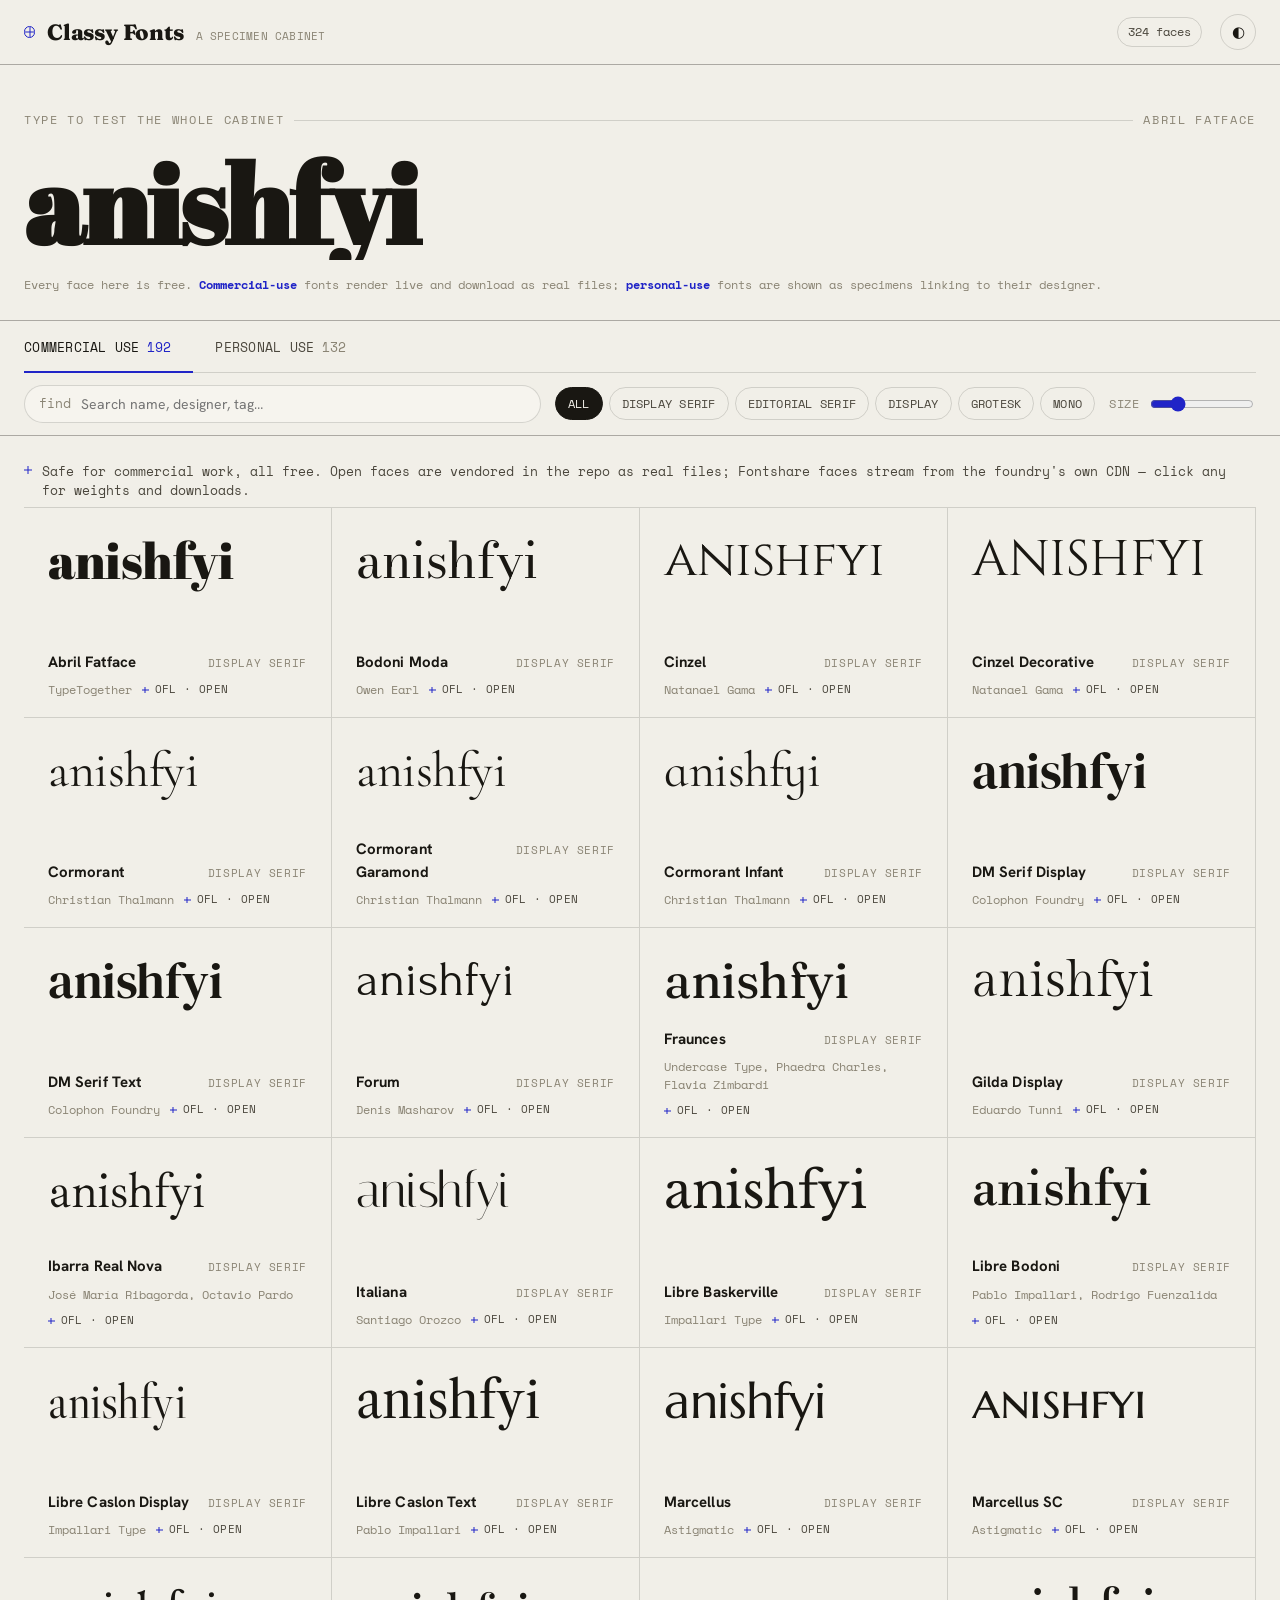
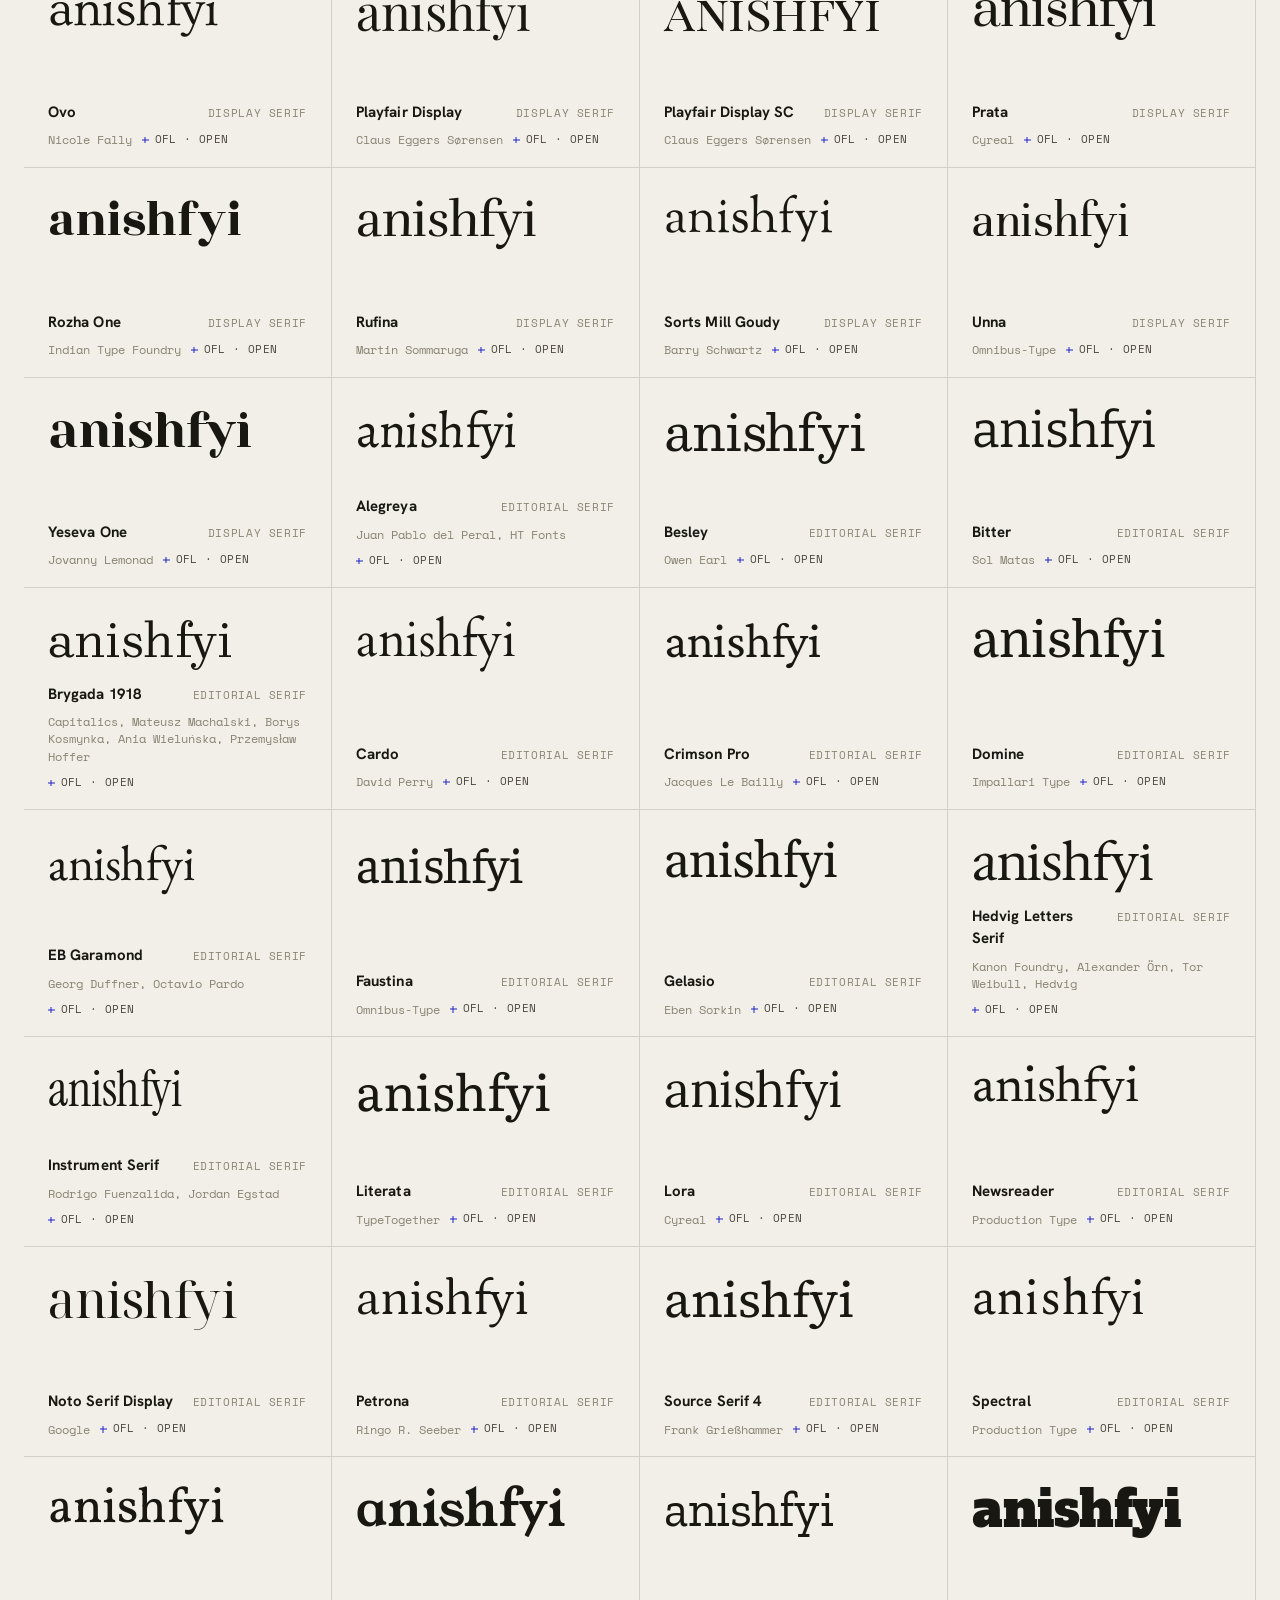
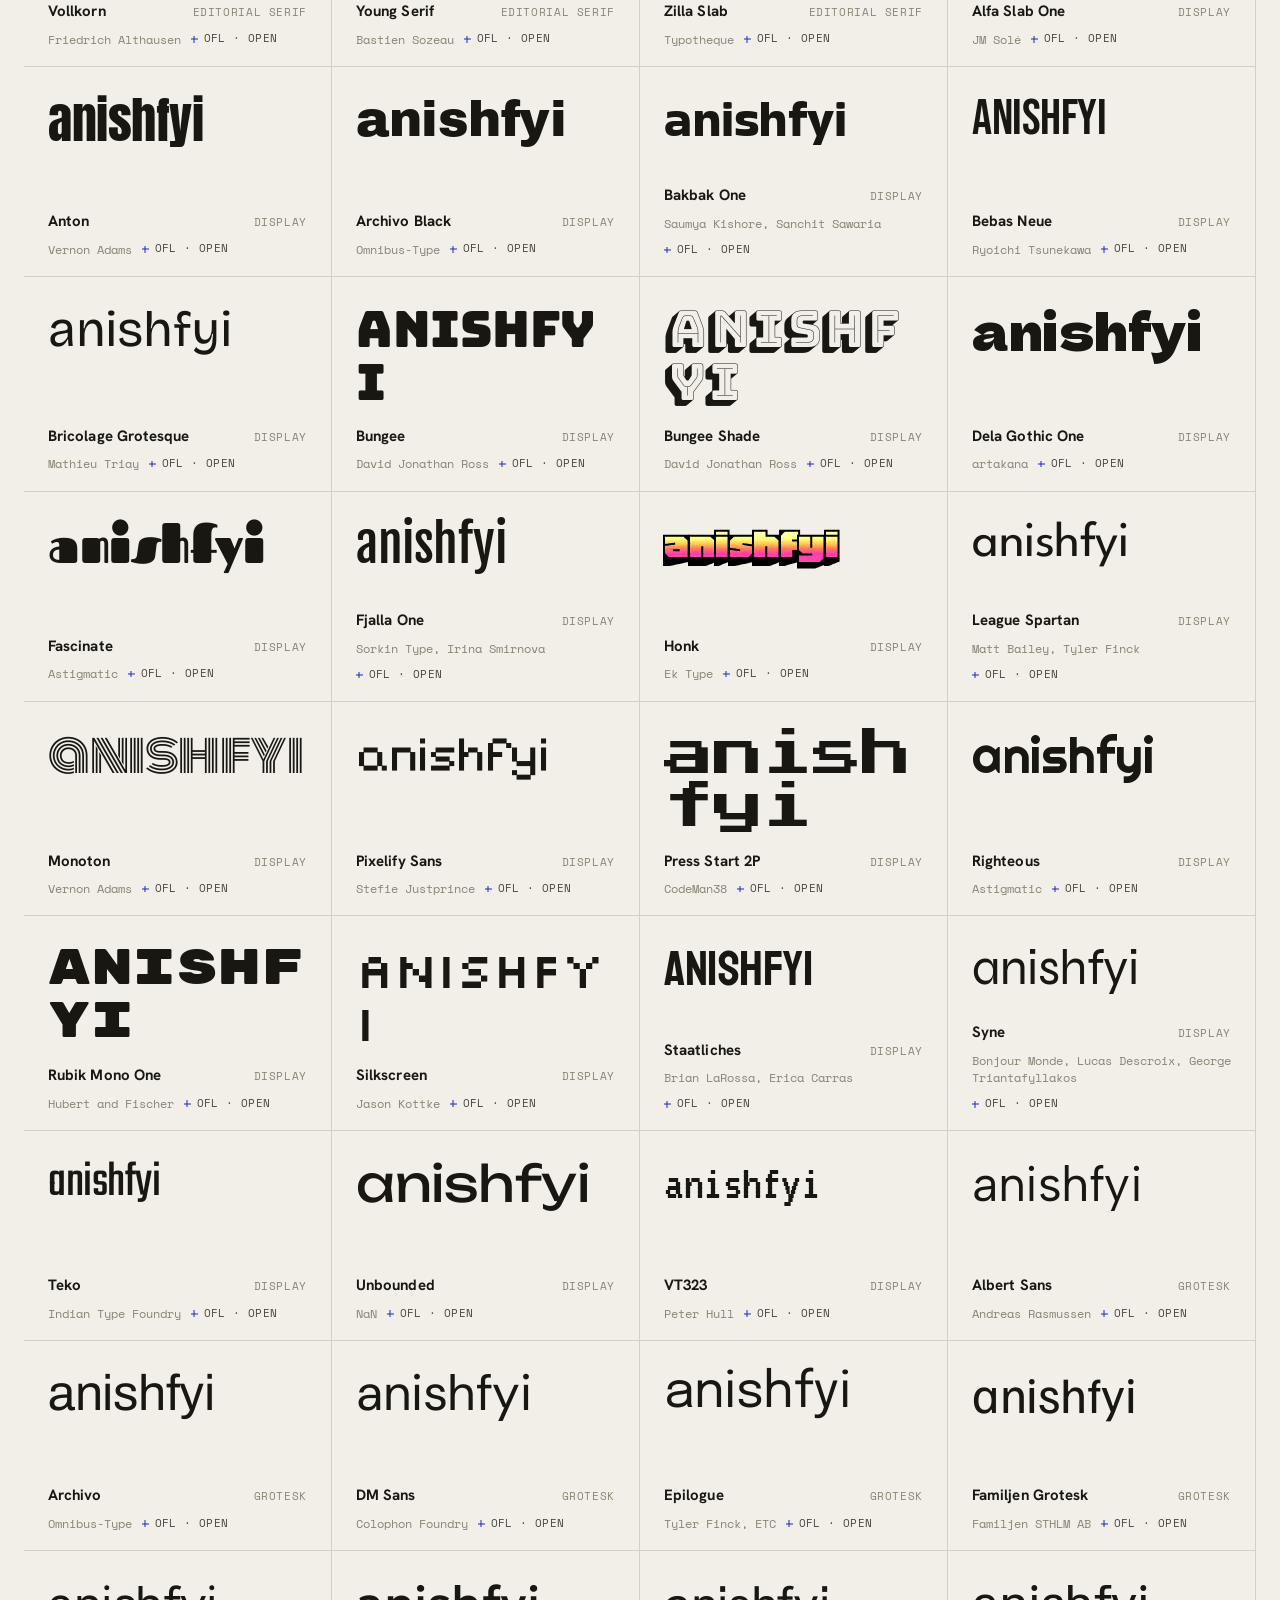
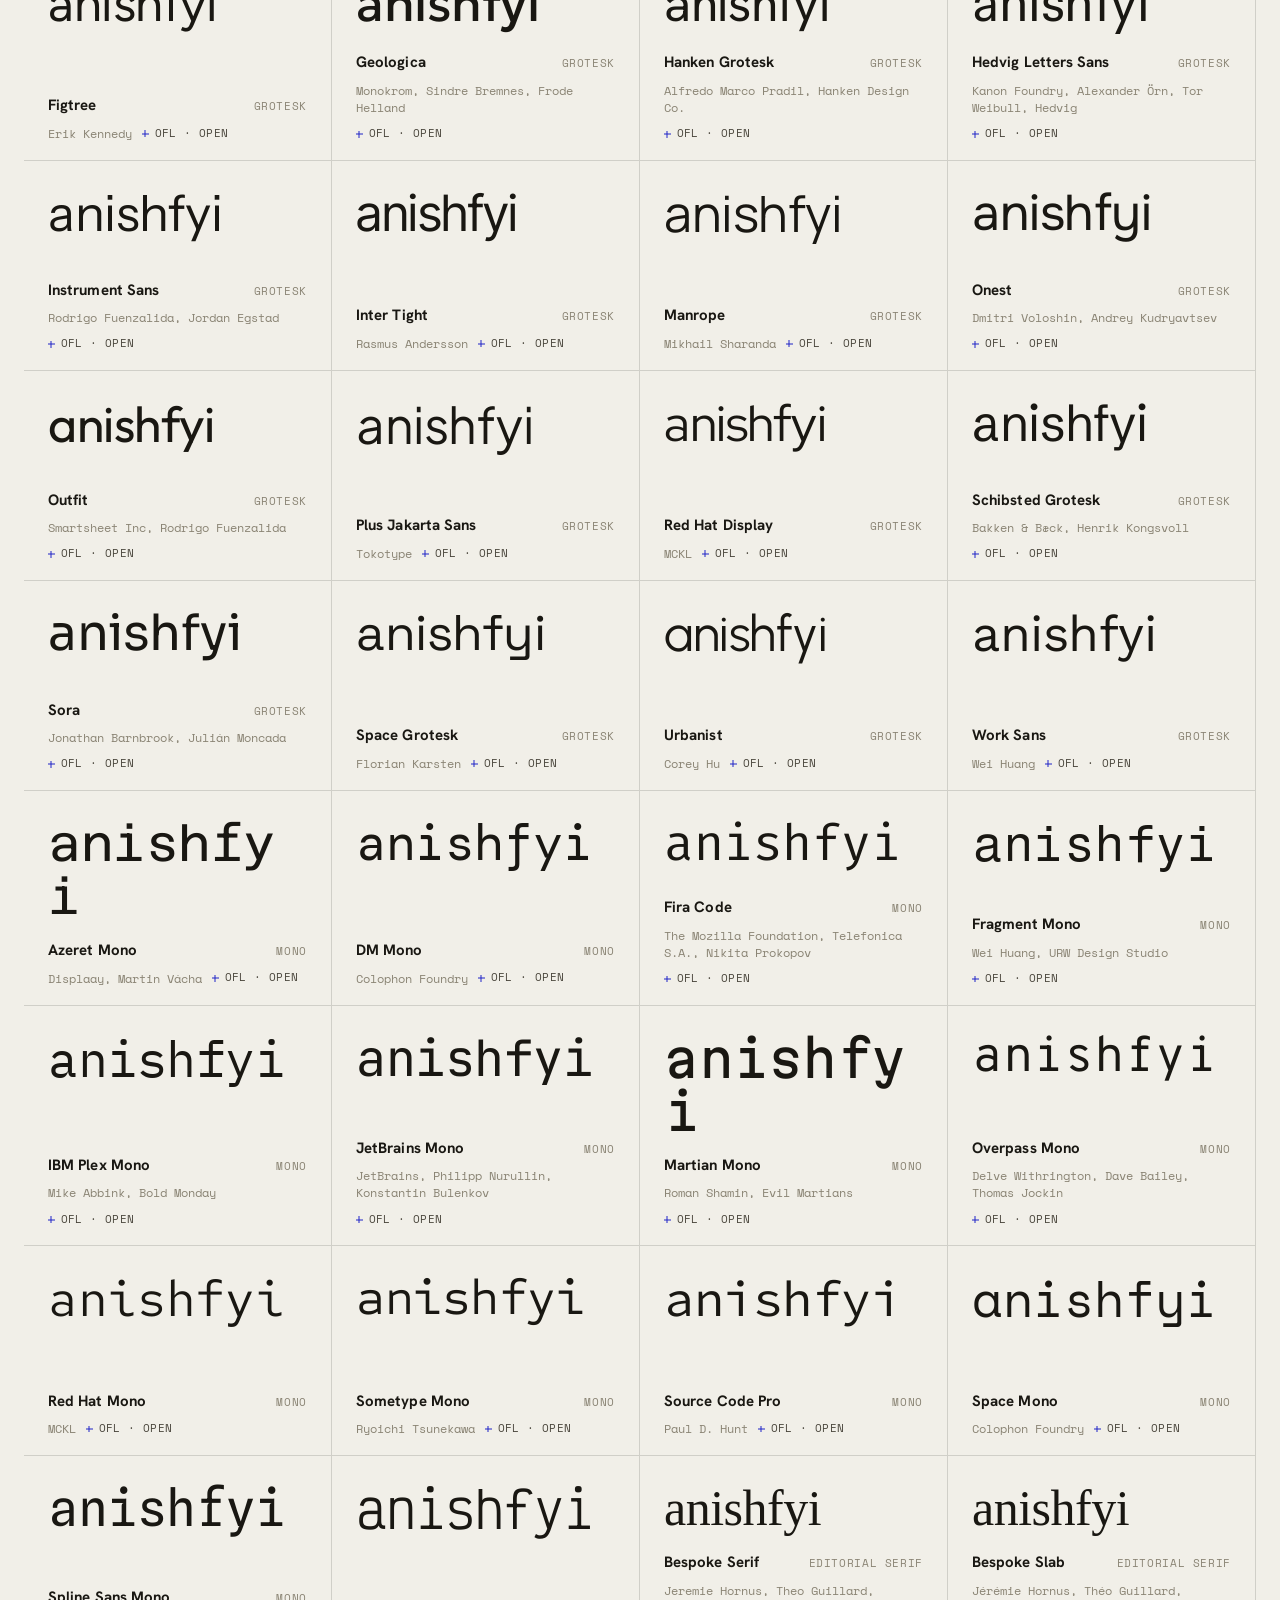
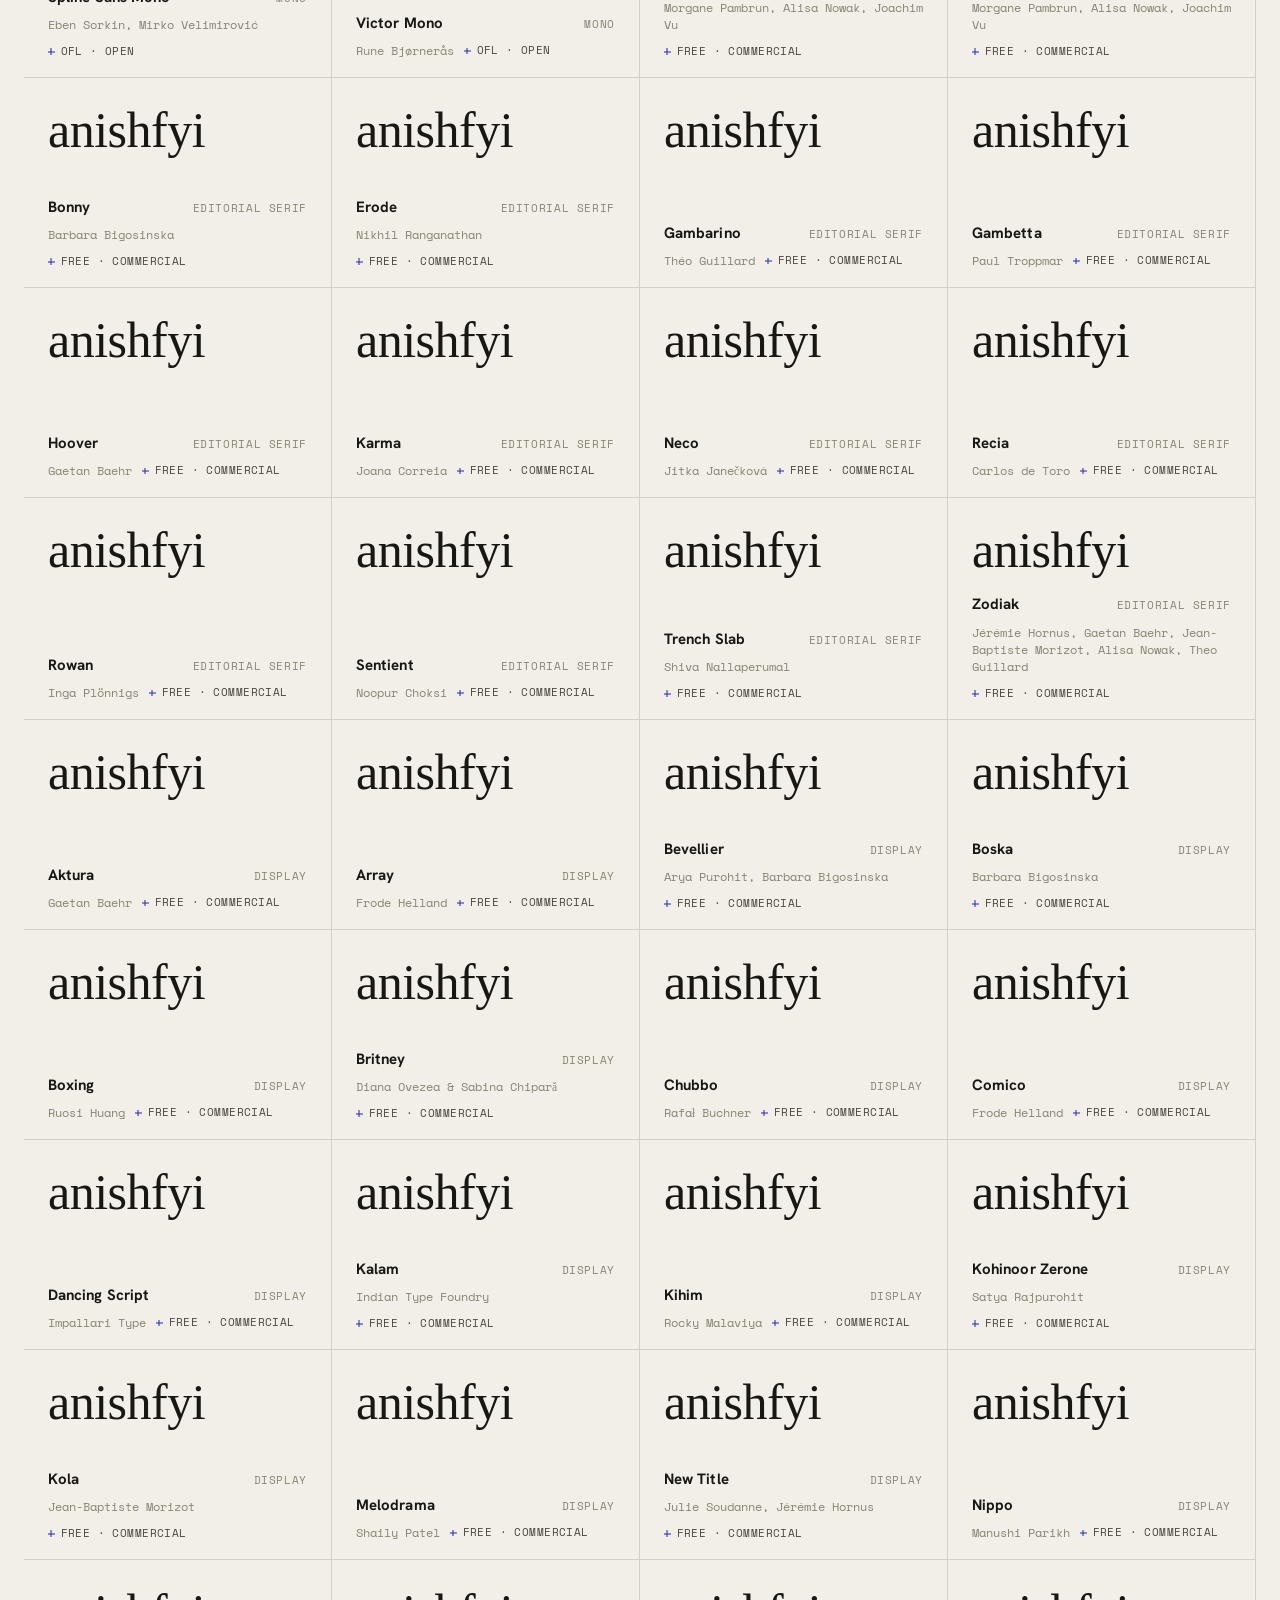
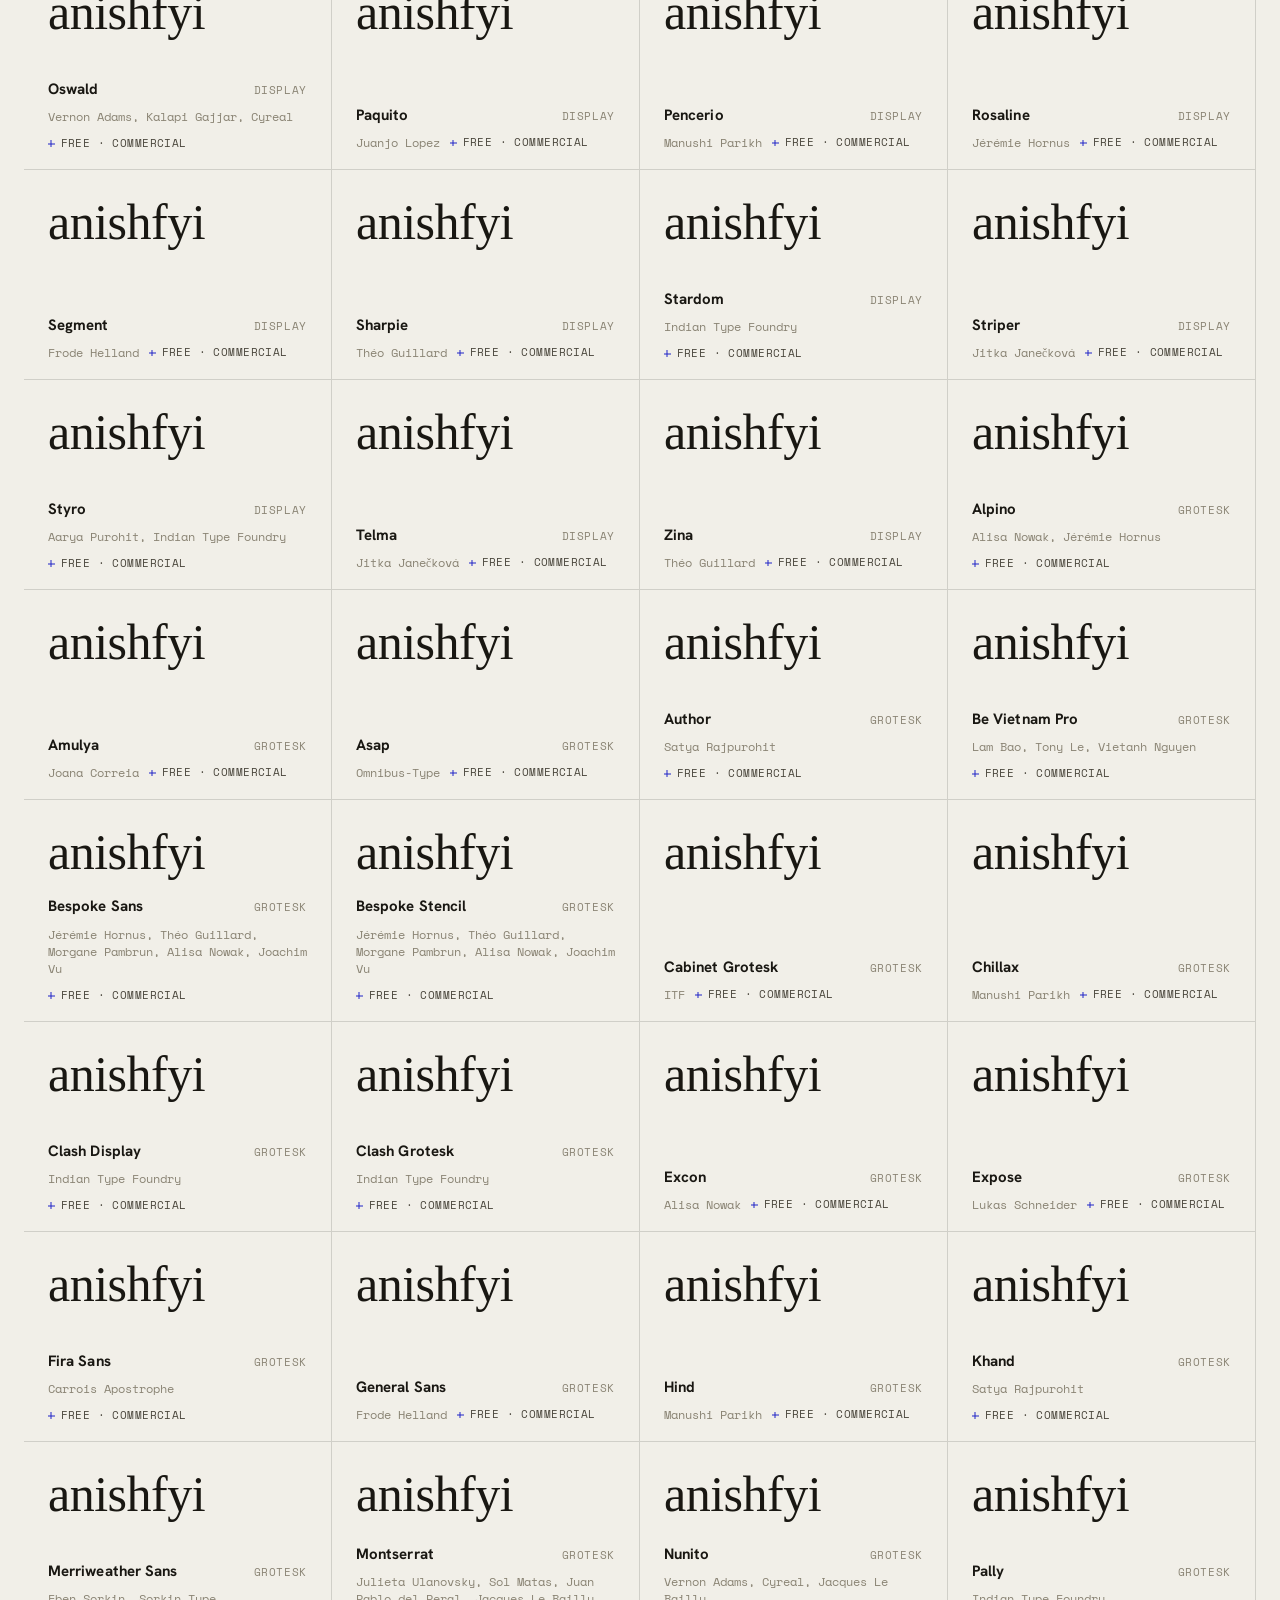
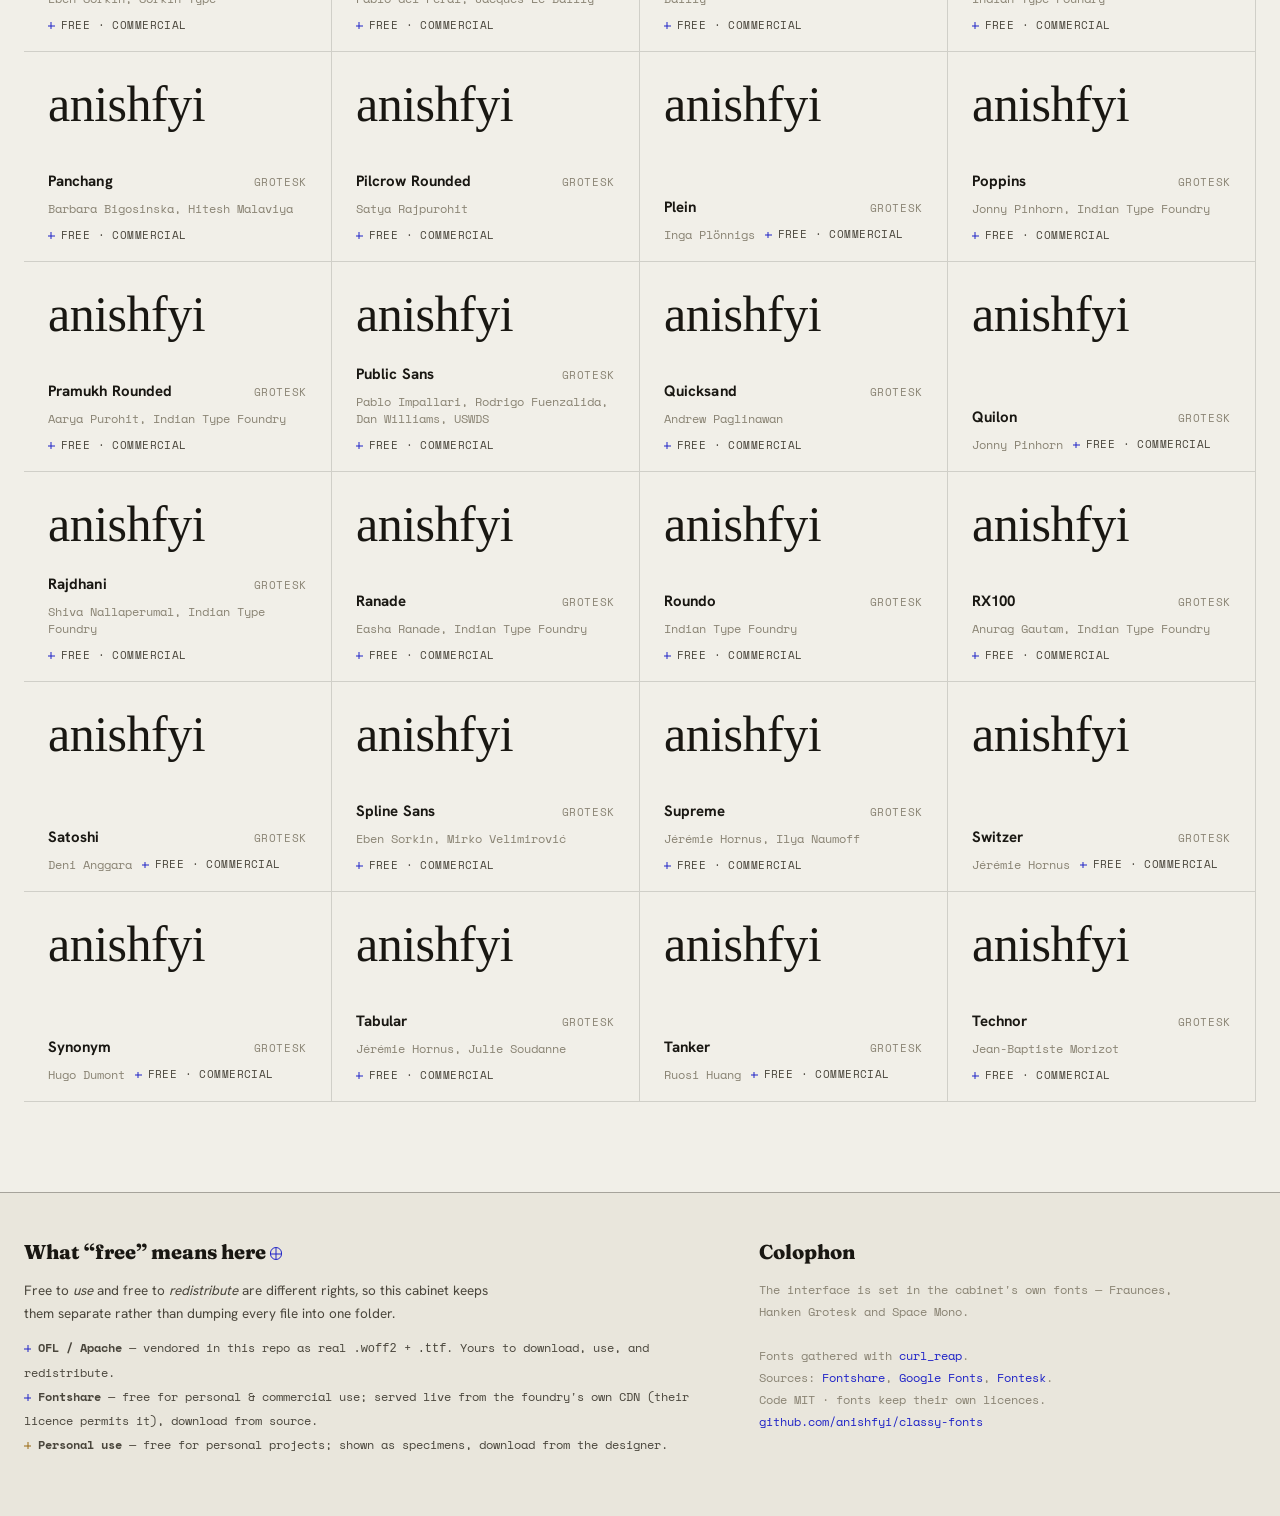
==== commit 2679f2f8: "change default specimen text to "anishfyi" Co-Authored-By: Claude Opus 4.8 (1M context) <noreply@ant" ====
--- a/index.html
+++ b/index.html
@@ -26,7 +26,7 @@
 <section class="hero">
   <div class="eyebrow"><span>Type to test the whole cabinet</span><span class="rule"></span><span id="heroFace">specimen</span></div>
   <div class="tester" id="tester" contenteditable="true" spellcheck="false" role="textbox" aria-label="Preview text"
-       data-ph="Handgloves &amp; Quartz">Handgloves &amp; Quartz</div>
+       data-ph="anishfyi">anishfyi</div>
   <div class="hero-note">Every face here is free. <b>Commercial-use</b> fonts render live and download as real files; <b>personal-use</b> fonts are shown as specimens linking to their designer.</div>
 </section>
 
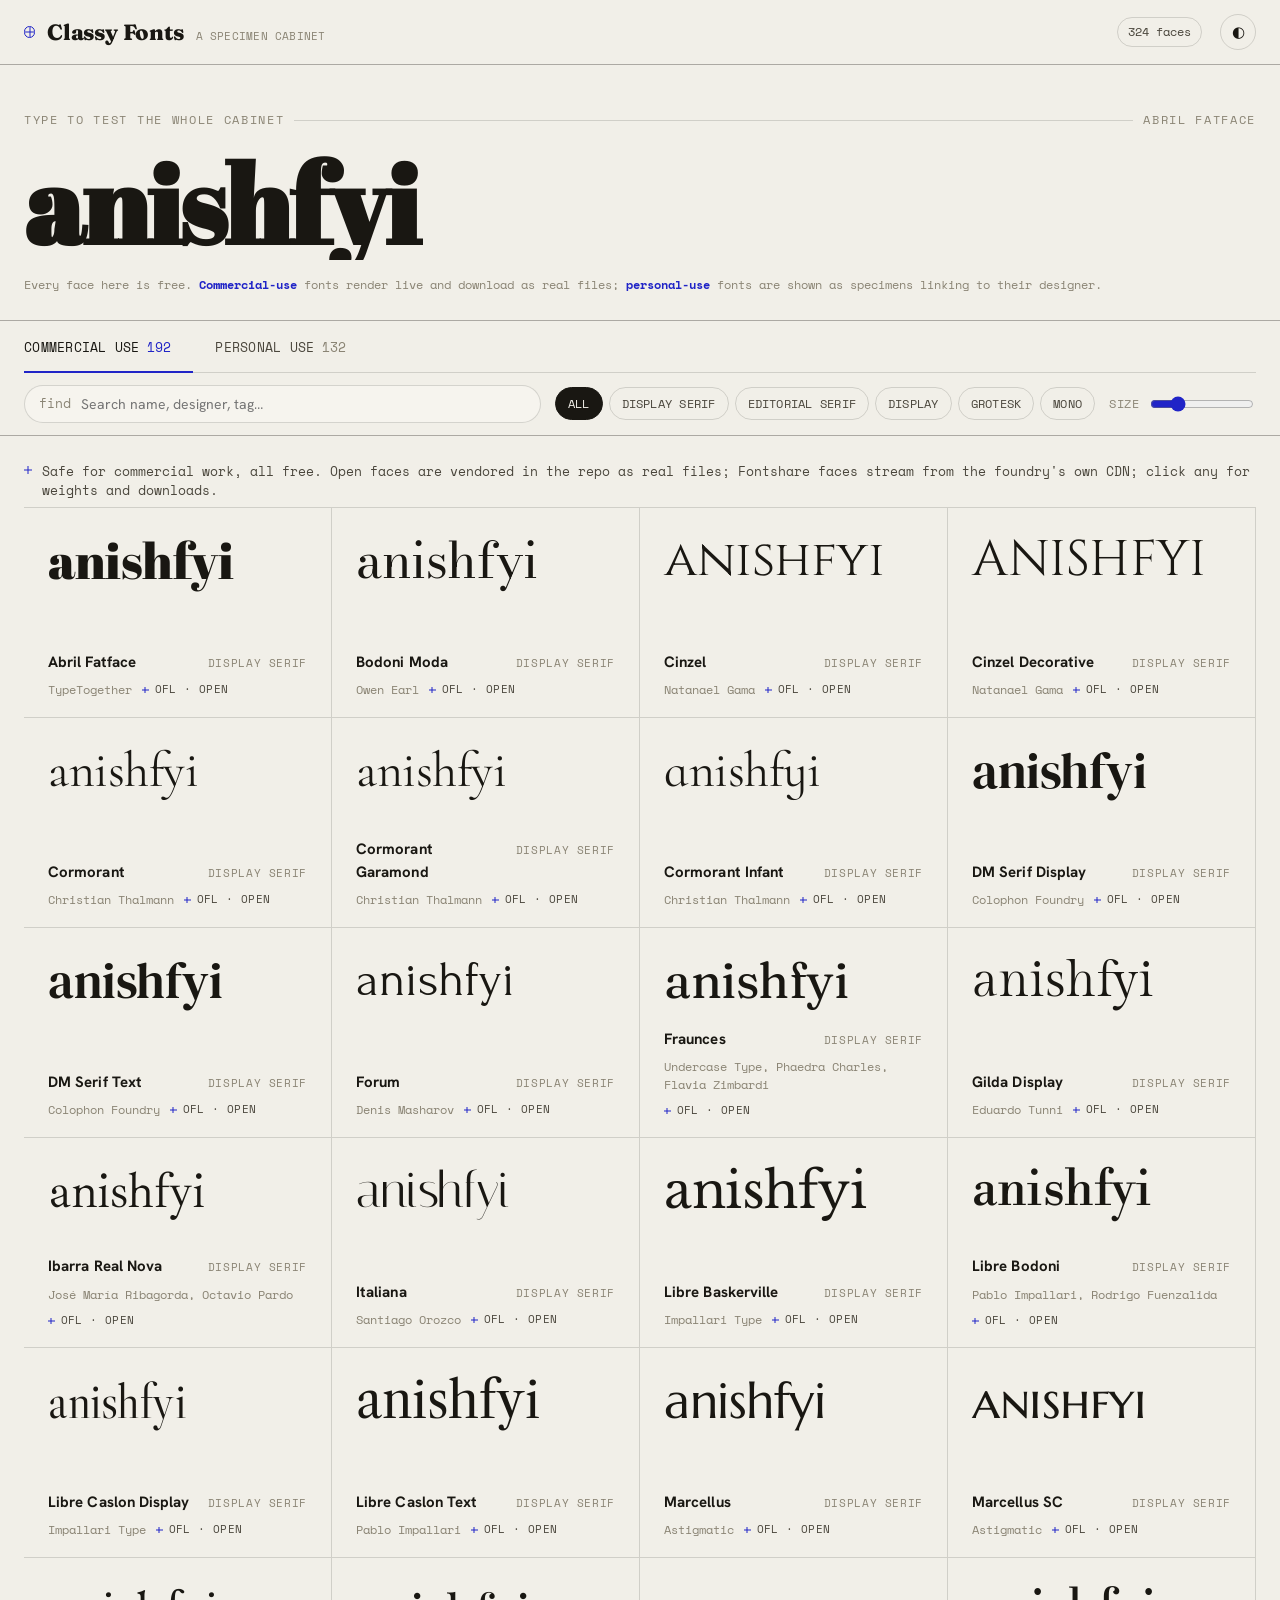
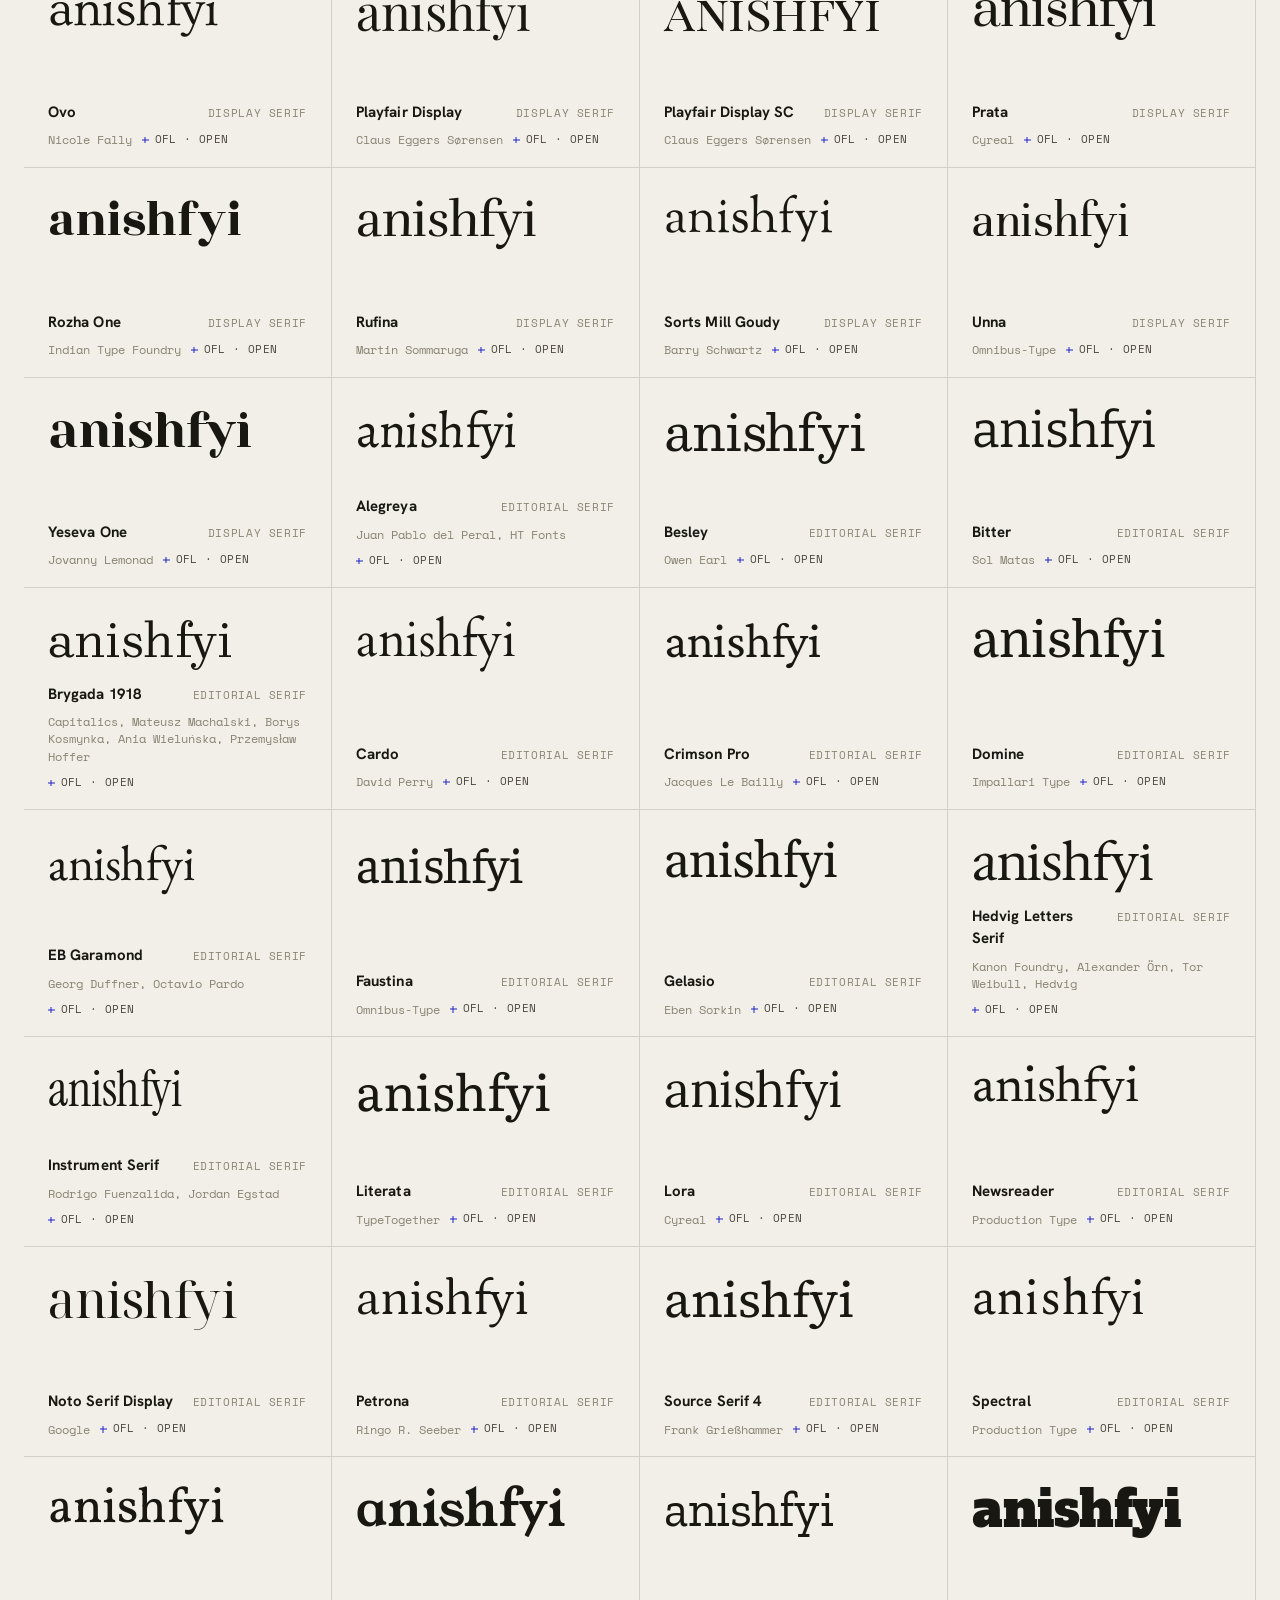
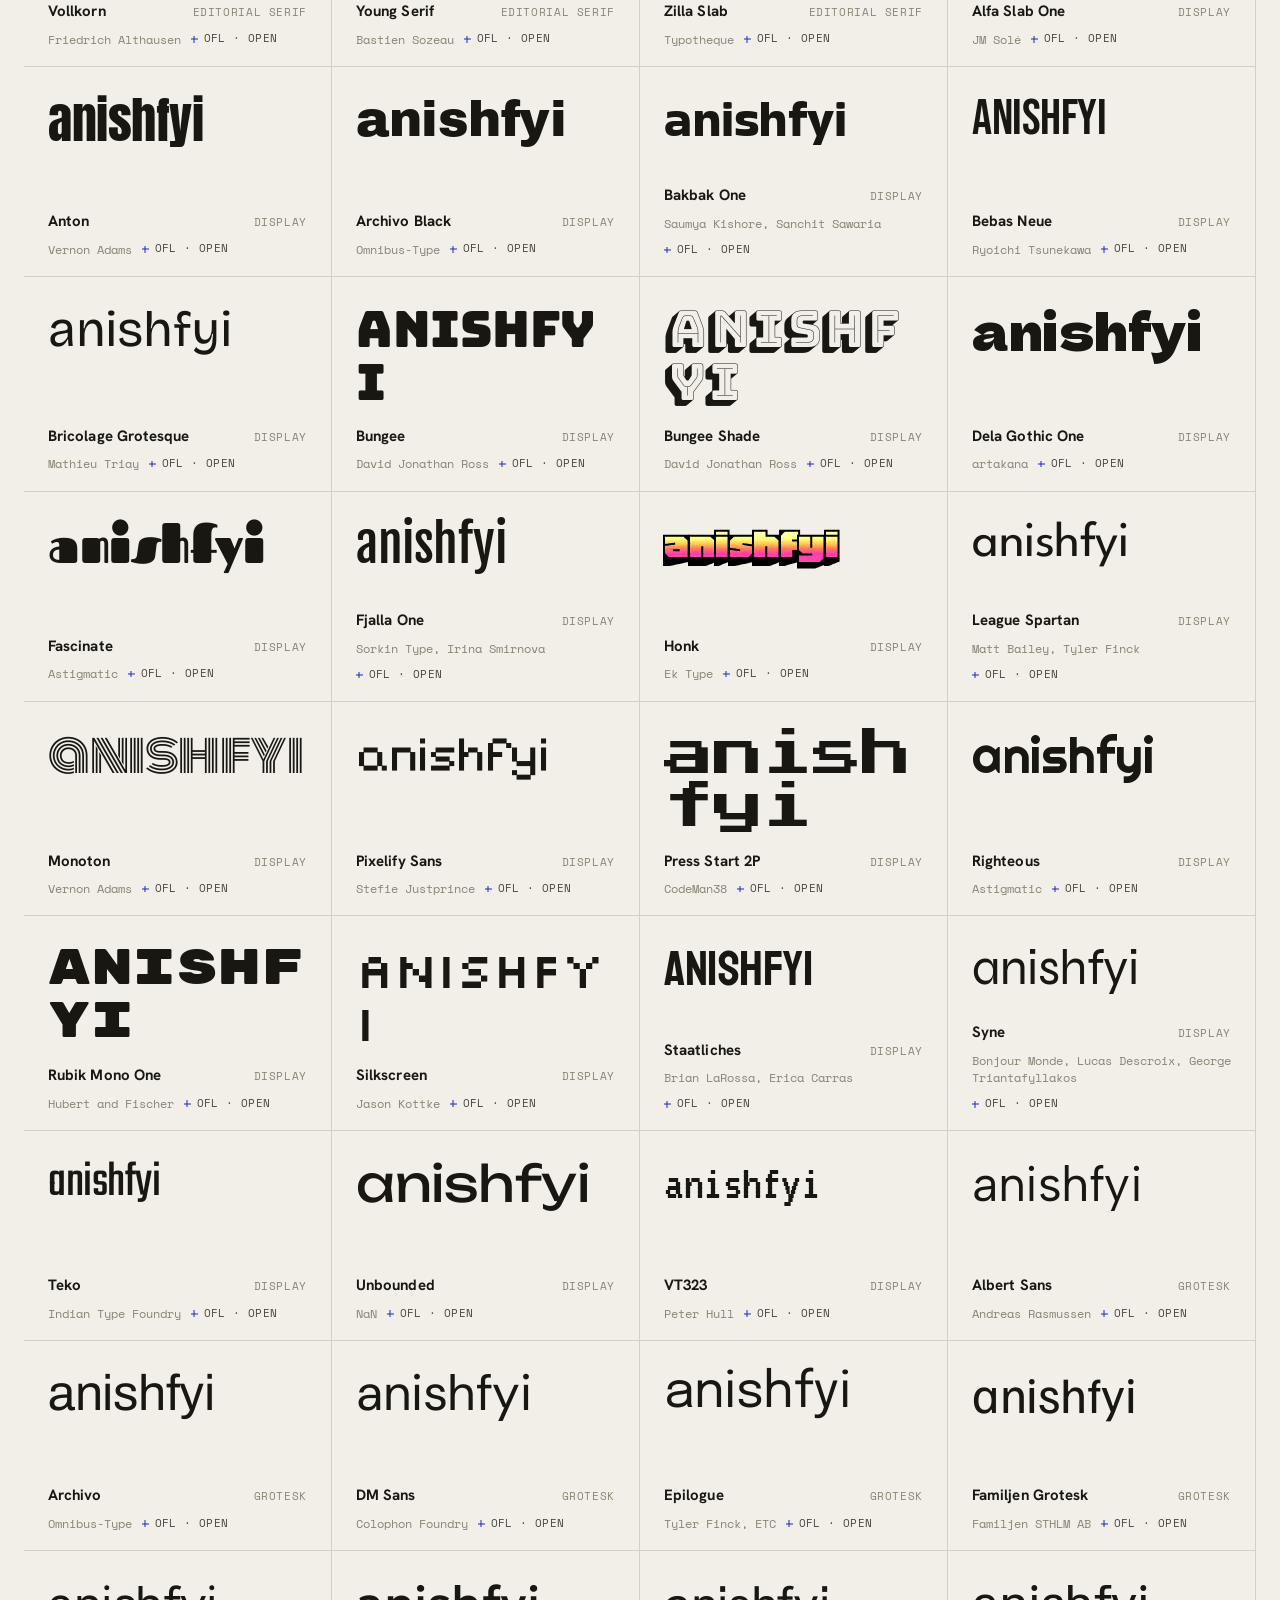
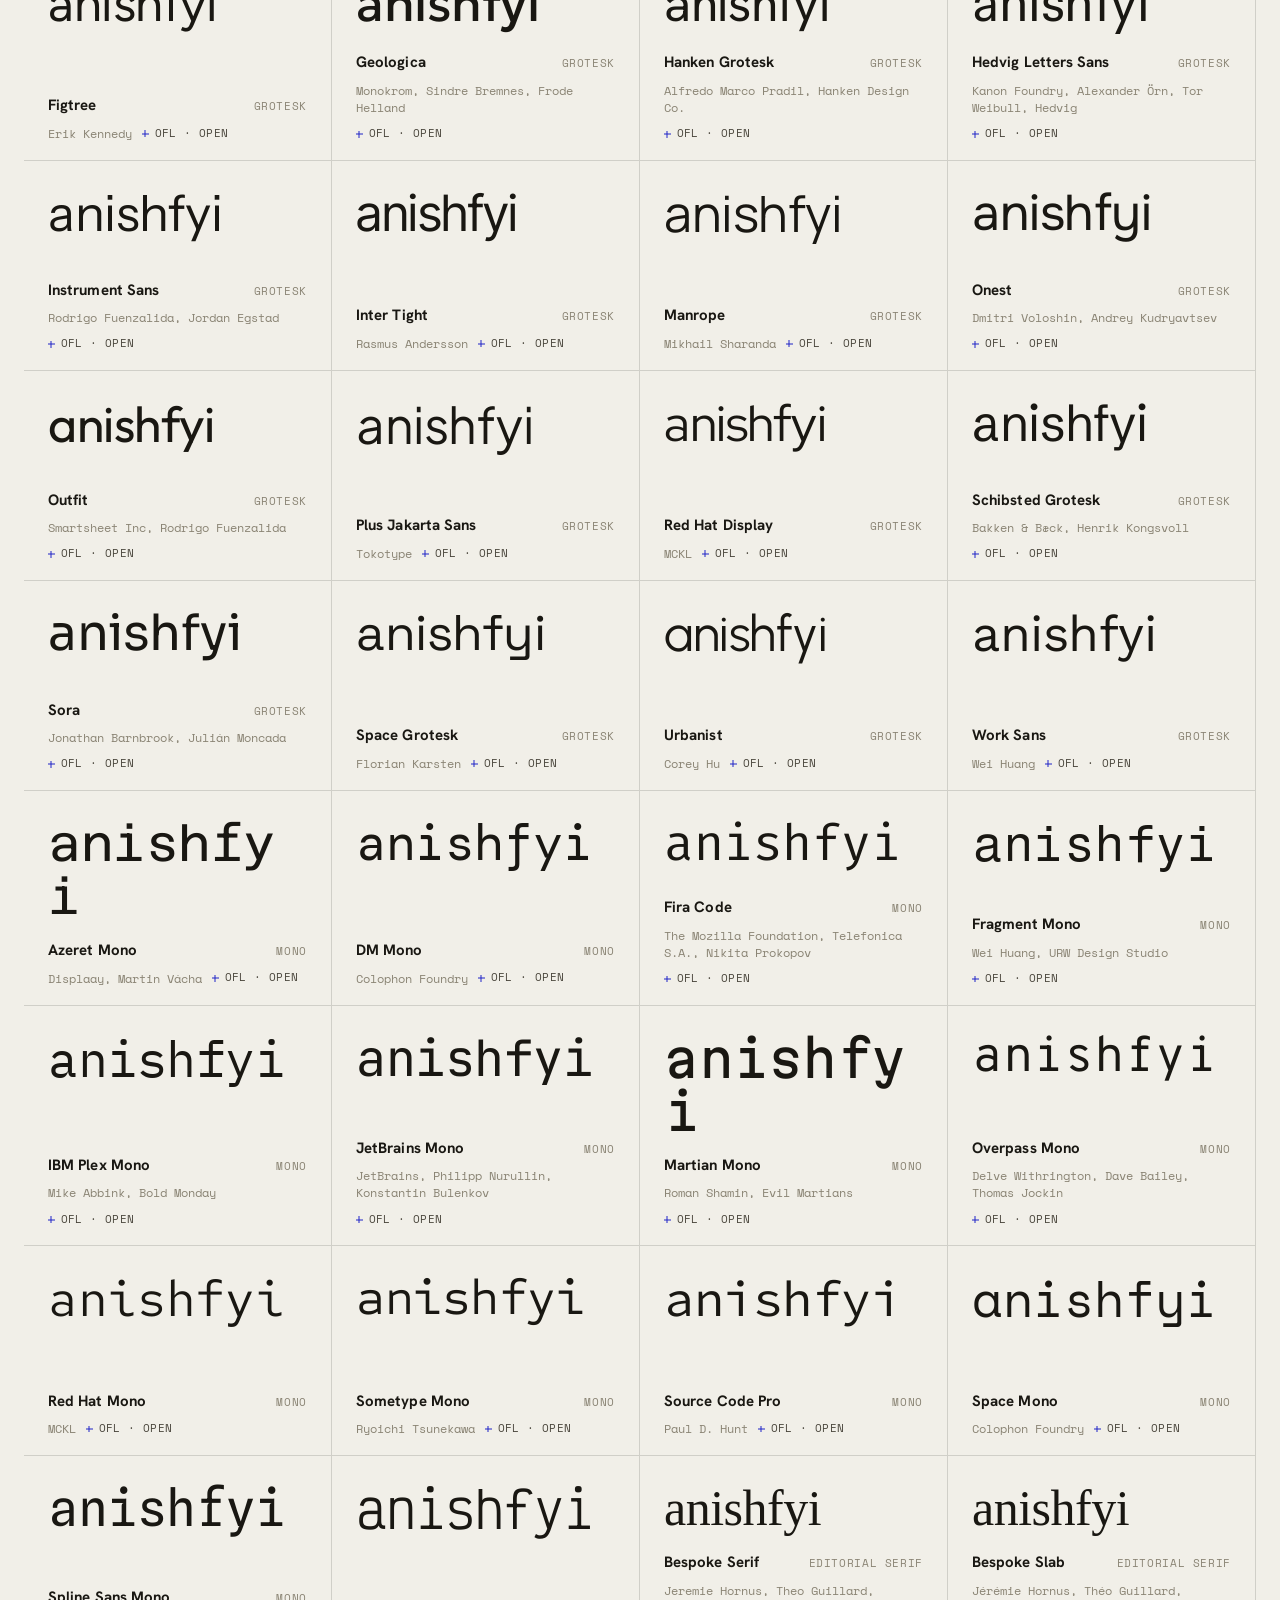
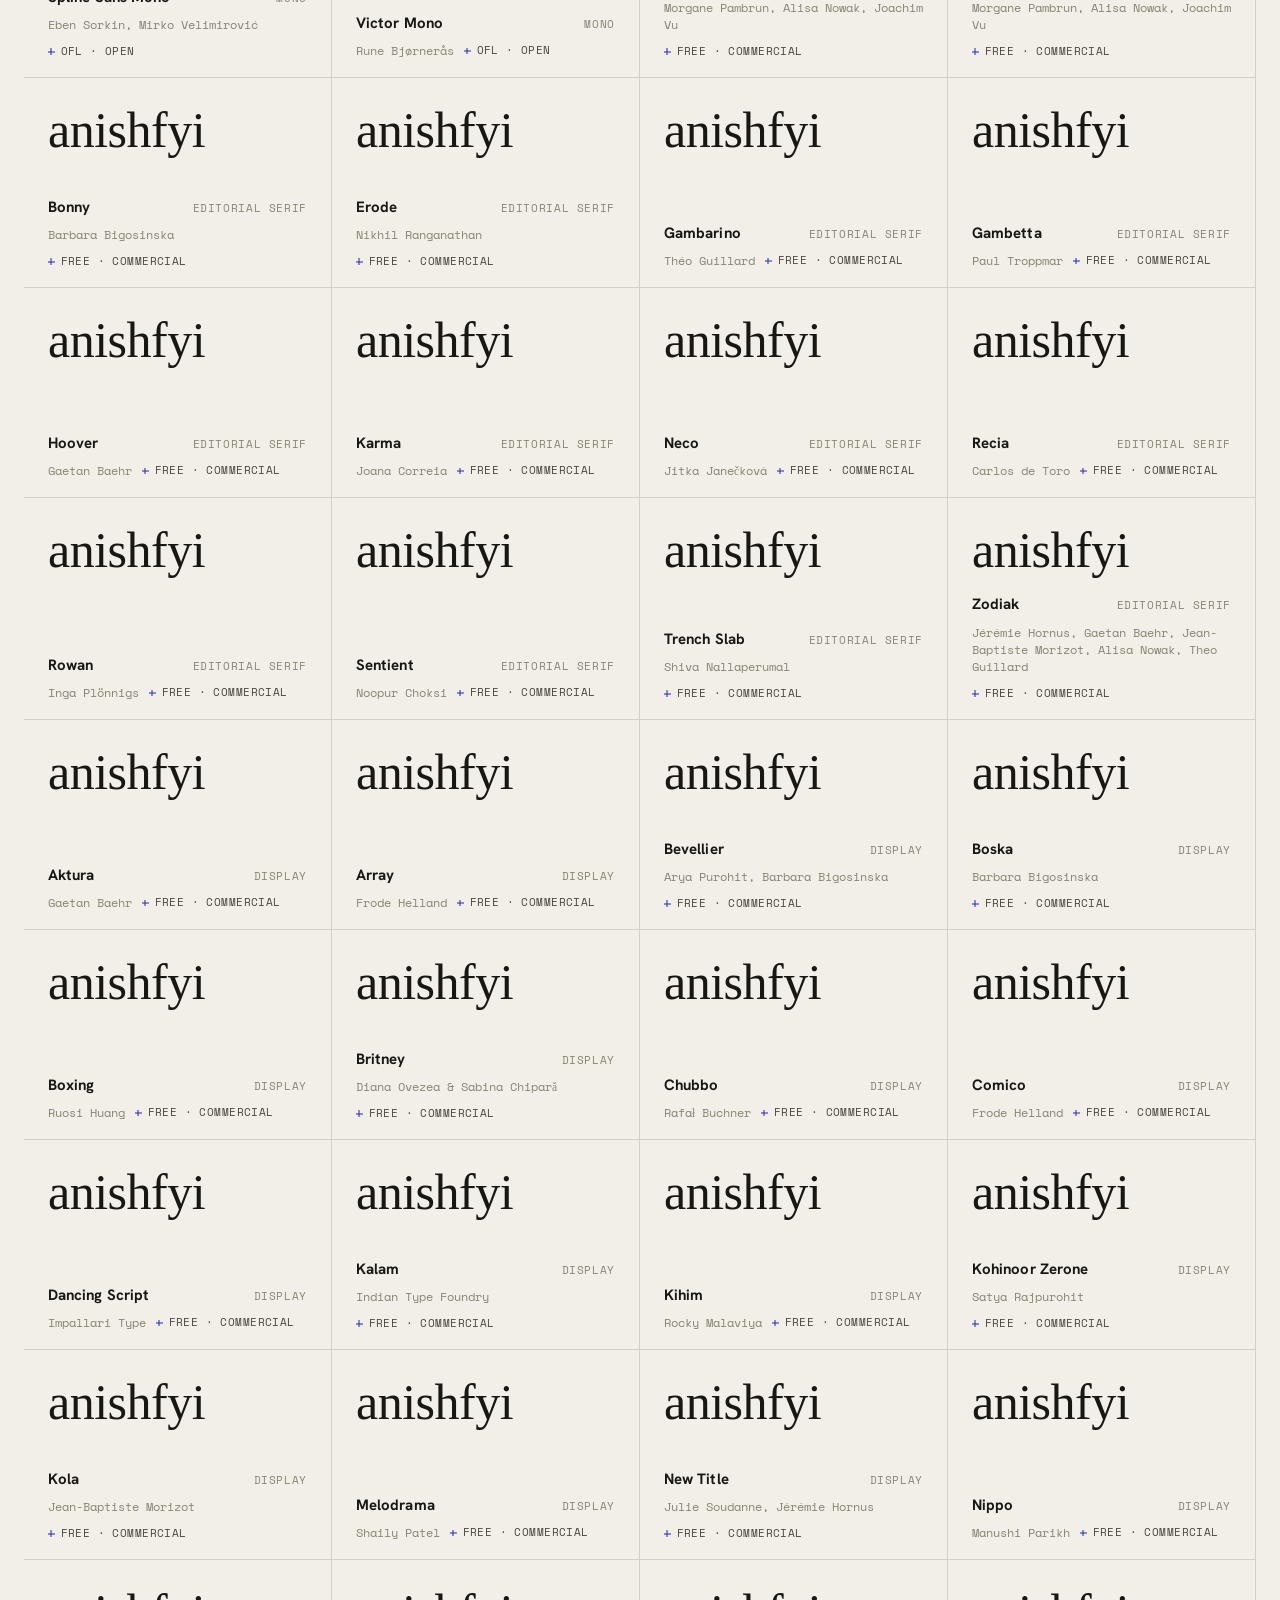
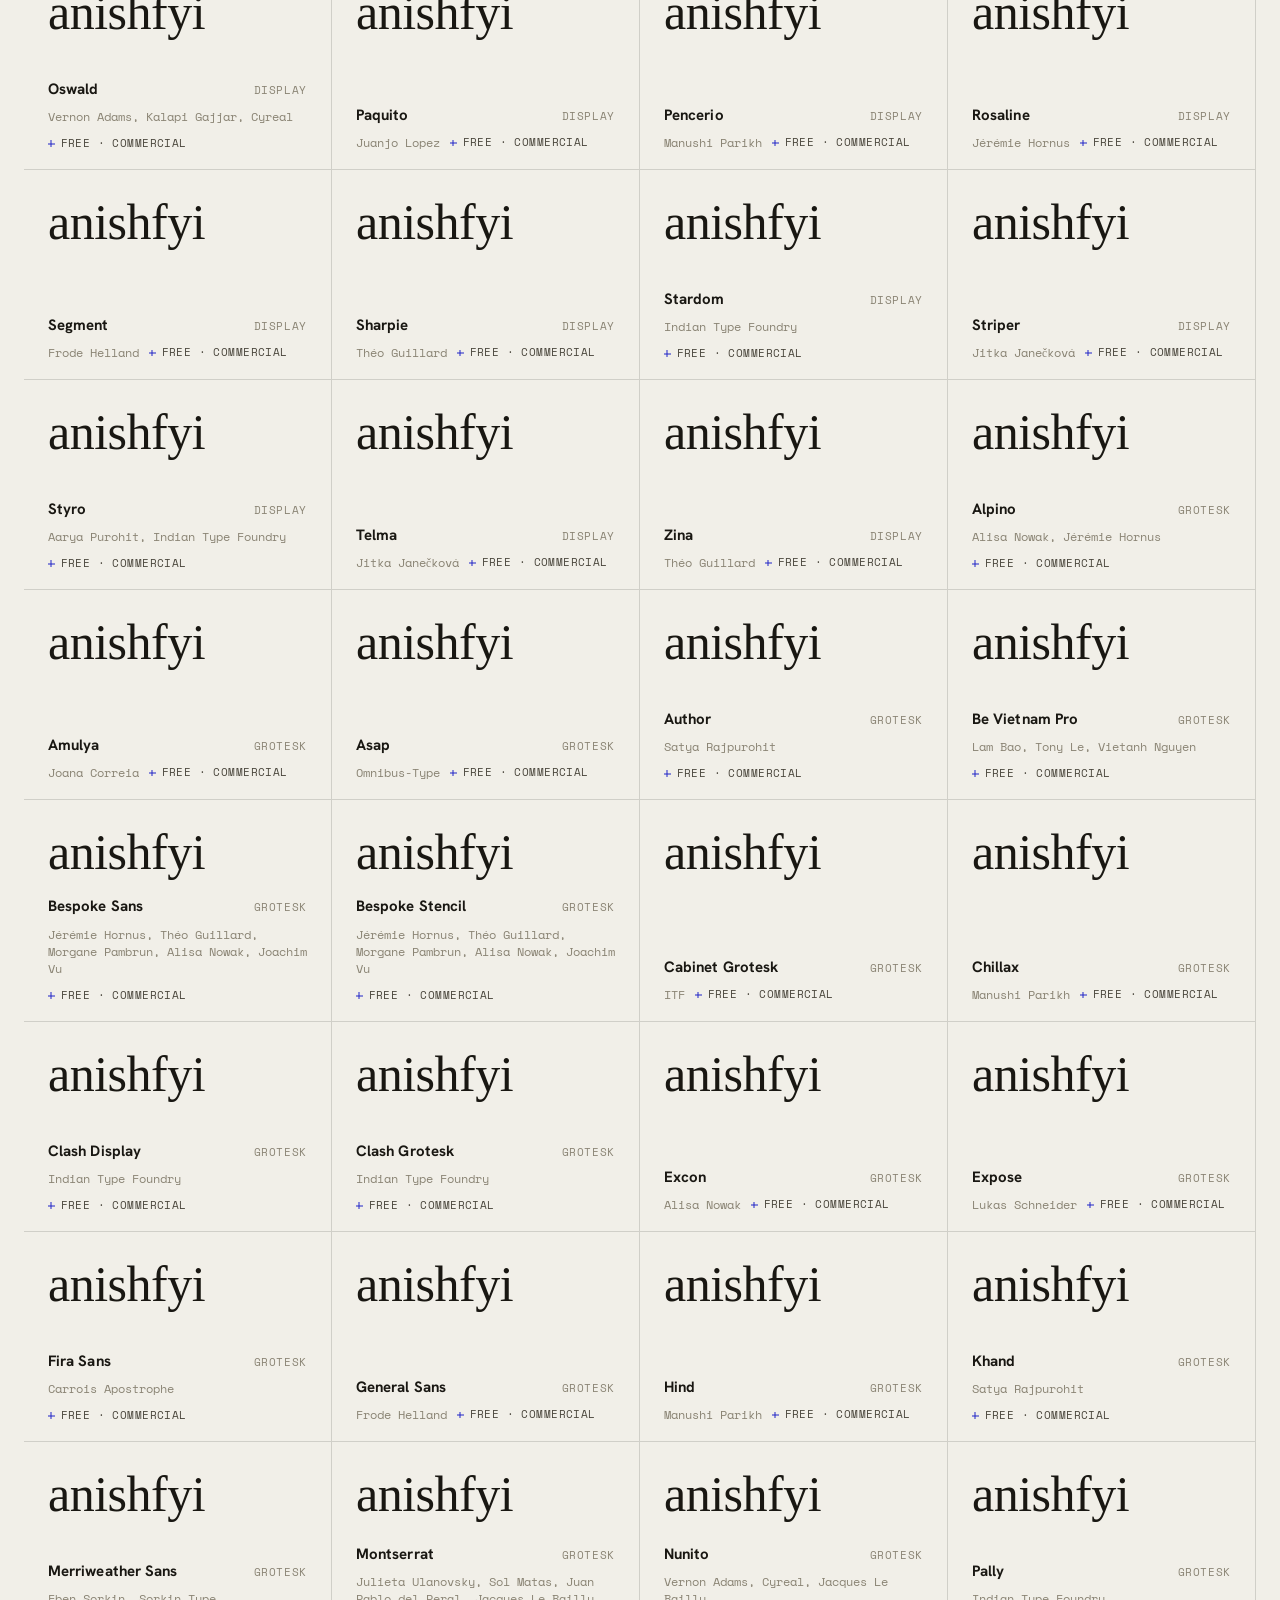
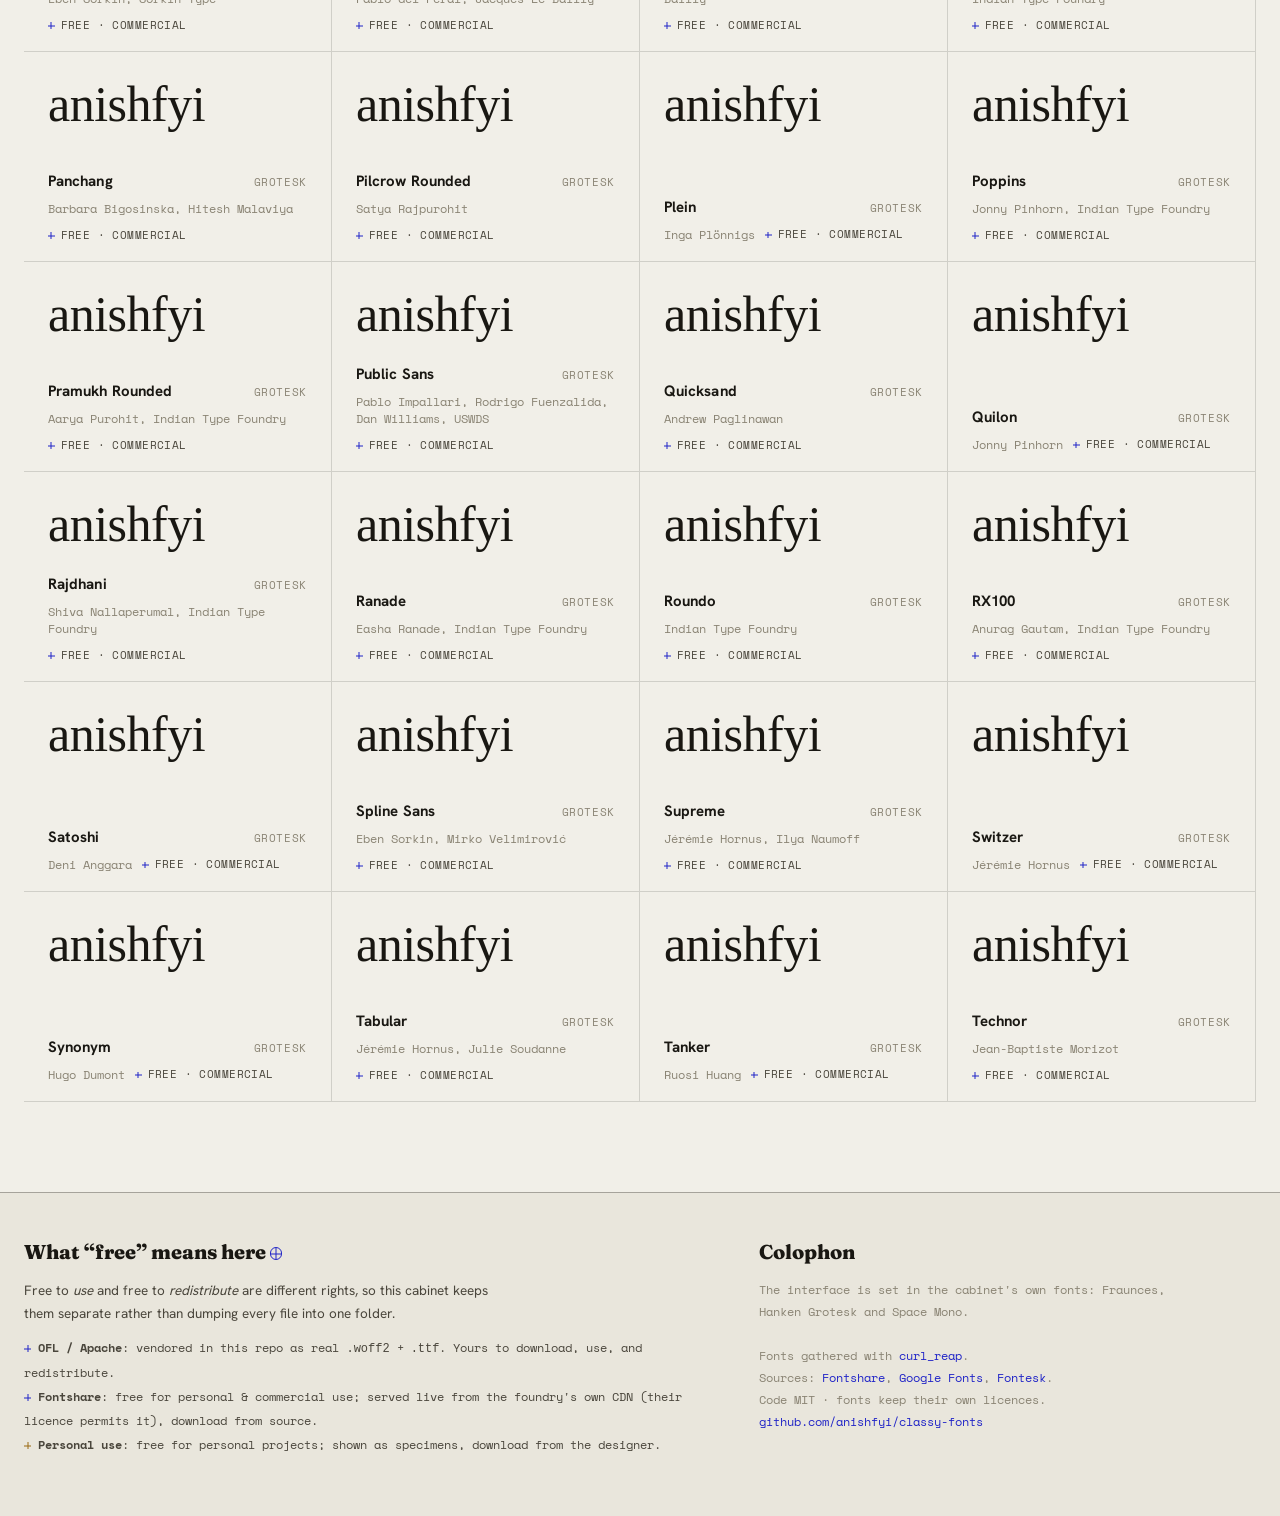
==== commit ad5605fd: "feat: cosmetic changes" ====
--- a/index.html
+++ b/index.html
@@ -3,7 +3,7 @@
 <head>
 <meta charset="utf-8">
 <meta name="viewport" content="width=device-width,initial-scale=1">
-<title>Classy Fonts — a specimen cabinet of free type</title>
+<title>Classy Fonts: a specimen cabinet of free type</title>
 <meta name="description" content="A curated cabinet of free typefaces, split by licence. Vendored OFL fonts you can download, plus live specimens for personal- and commercial-use faces.">
 <link rel="preconnect" href="https://api.fontshare.com" crossorigin>
 <link rel="stylesheet" href="assets/styles.css">
@@ -18,7 +18,7 @@
       <span class="tag">a specimen cabinet</span>
     </a>
     <span class="spacer"></span>
-    <span class="count-pill mono" id="totalCount">—</span>
+    <span class="count-pill mono" id="totalCount">-</span>
     <button class="icon-btn" id="themeBtn" title="Toggle light / dark" aria-label="Toggle theme">◐</button>
   </div>
 </header>
@@ -64,15 +64,15 @@
       <h3>What “free” means here <span class="mark ring reg" aria-hidden="true"></span></h3>
       <p>Free to <em>use</em> and free to <em>redistribute</em> are different rights, so this cabinet keeps them separate rather than dumping every file into one folder.</p>
       <div class="lic-key">
-        <div><span class="mark reg"></span> <b>OFL / Apache</b> — vendored in this repo as real <code>.woff2</code> + <code>.ttf</code>. Yours to download, use, and redistribute.</div>
-        <div><span class="mark reg"></span> <b>Fontshare</b> — free for personal &amp; commercial use; served live from the foundry's own CDN (their licence permits it), download from source.</div>
-        <div><span class="mark" style="color:var(--amber)"></span> <b>Personal use</b> — free for personal projects; shown as specimens, download from the designer.</div>
+        <div><span class="mark reg"></span> <b>OFL / Apache</b>: vendored in this repo as real <code>.woff2</code> + <code>.ttf</code>. Yours to download, use, and redistribute.</div>
+        <div><span class="mark reg"></span> <b>Fontshare</b>: free for personal &amp; commercial use; served live from the foundry's own CDN (their licence permits it), download from source.</div>
+        <div><span class="mark" style="color:var(--amber)"></span> <b>Personal use</b>: free for personal projects; shown as specimens, download from the designer.</div>
       </div>
     </div>
     <div>
       <h3>Colophon</h3>
       <p class="colophon">
-        The interface is set in the cabinet's own fonts — Fraunces, Hanken Grotesk and Space Mono.<br><br>
+        The interface is set in the cabinet's own fonts: Fraunces, Hanken Grotesk and Space Mono.<br><br>
         Fonts gathered with <a href="https://github.com/anishfyi/curl_reap">curl_reap</a>.<br>
         Sources: <a href="https://www.fontshare.com">Fontshare</a>, <a href="https://fonts.google.com">Google Fonts</a>, <a href="https://fontesk.com">Fontesk</a>.<br>
         Code MIT · fonts keep their own licences.<br>
--- a/assets/styles.css
+++ b/assets/styles.css
@@ -1,4 +1,4 @@
-/* Classy Fonts — a specimen cabinet. Set in the very fonts it catalogues. */
+/* Classy Fonts: a specimen cabinet. Set in the very fonts it catalogues. */
 /* UI faces (UI Display / UI Sans / UI Mono) are declared in the generated fonts.css */
 
 :root{
